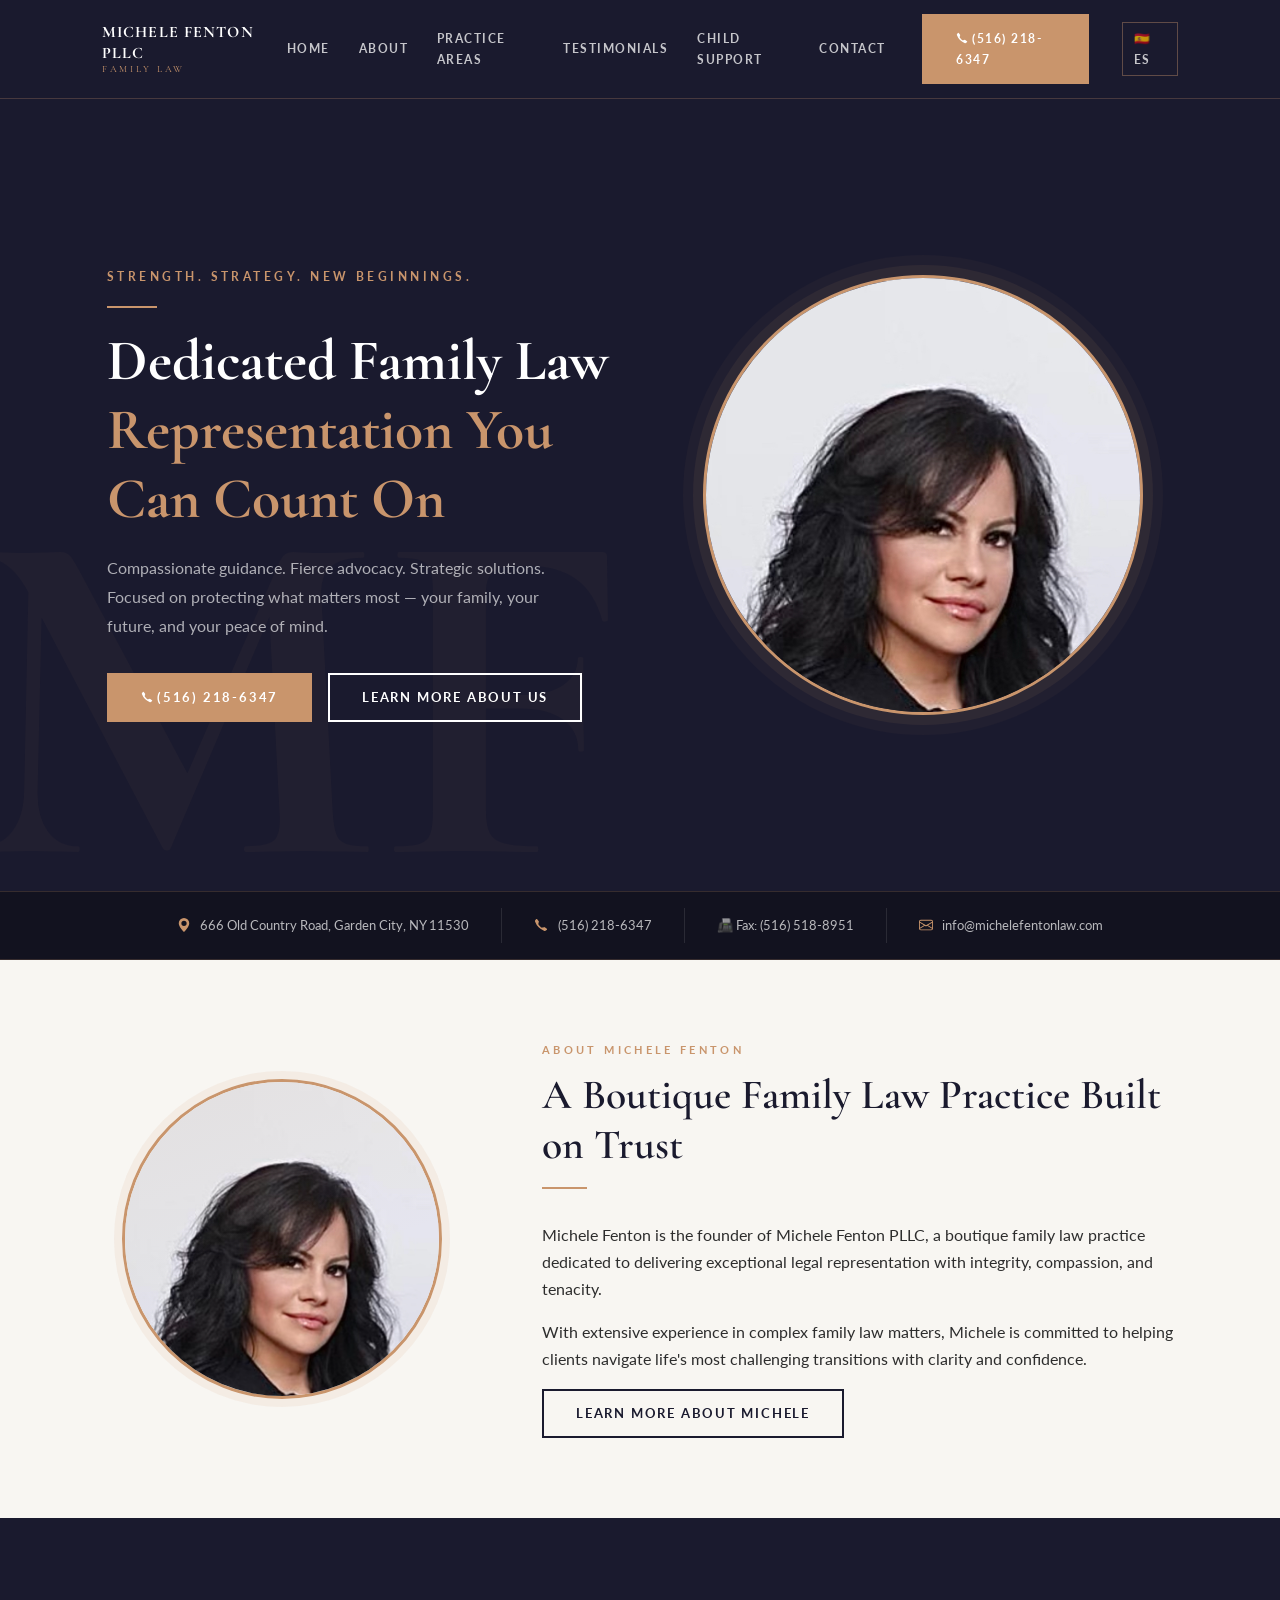
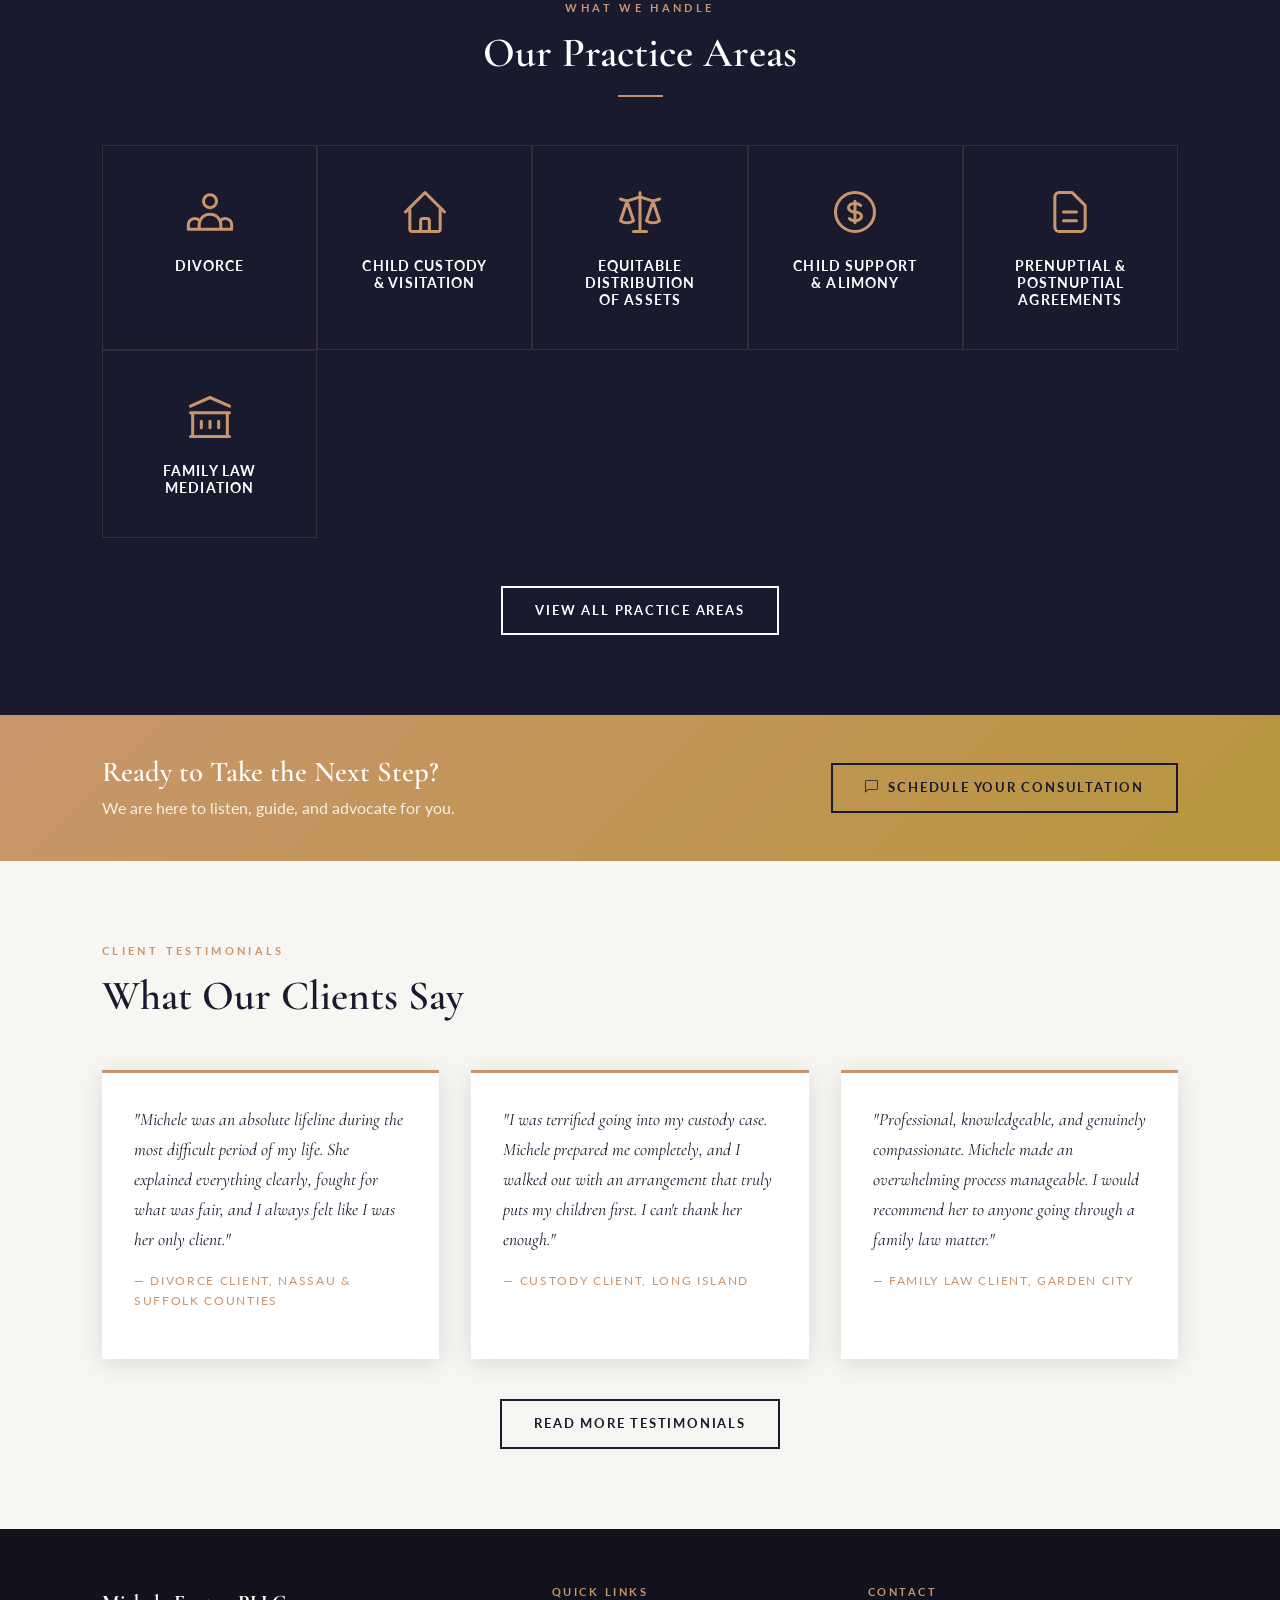
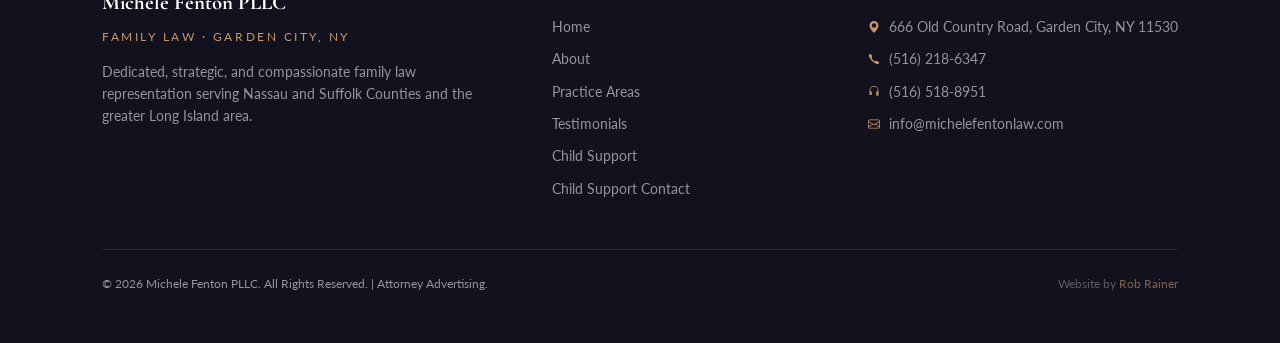
==== index.html @ e02c56c5 "Add child support tab to top nav" ====
<!DOCTYPE html>
<html lang="en">
<head>
  <meta charset="UTF-8">
  <meta name="viewport" content="width=device-width, initial-scale=1.0">
  <title>Michele Fenton PLLC – Family Law | Garden City, NY</title>
  <meta name="description" content="Michele Fenton PLLC is a Garden City family law firm serving Nassau and Suffolk Counties and the greater Long Island area. Dedicated, strategic, and compassionate representation in divorce, custody, and more.">
  <link rel="stylesheet" href="css/styles.css?v=4">
</head>
<body>

<!-- HEADER -->
<header class="site-header">
  <div class="wrap">
    <a href="index.html" class="brand">
      Michele Fenton PLLC
      <span>Family Law</span>
    </a>
    <button class="nav-toggle" aria-label="Toggle navigation" aria-expanded="false">
      <span></span><span></span><span></span>
    </button>
    <nav class="nav">
      <a href="index.html">Home</a>
      <a href="about.html">About</a>
      <a href="services.html">Practice Areas</a>
      <a href="testimonials.html">Testimonials</a>
      <a href="child-support.html">Child Support</a>
      <a href="contact.html">Contact</a>
      <a href="contact.html" class="button primary"><svg xmlns="http://www.w3.org/2000/svg" width="12" height="12" fill="currentColor" viewBox="0 0 16 16" style="vertical-align:-1px;margin-right:4px"><path d="M3.654 1.328a.678.678 0 0 0-1.015-.063L1.605 2.3c-.483.484-.661 1.169-.45 1.77a17.6 17.6 0 0 0 4.168 6.608 17.6 17.6 0 0 0 6.608 4.168c.601.211 1.286.033 1.77-.45l1.034-1.034a.678.678 0 0 0-.063-1.015l-2.307-1.794a.68.68 0 0 0-.58-.122l-2.19.547a1.745 1.745 0 0 1-1.657-.459L5.482 8.062a1.745 1.745 0 0 1-.46-1.657l.548-2.19a.68.68 0 0 0-.122-.58z"/></svg>(516) 218-6347</a>
      <a href="es/index.html" class="lang-toggle" title="Versión en Español">🇪🇸 ES</a>
    </nav>
  </div>
</header>

<!-- HERO -->
<section class="hero">
  <div class="wrap">
    <div class="hero-inner">
      <div class="hero-text">
        <p class="hero-eyebrow">Strength. Strategy. New Beginnings.</p>
        <div class="hero-divider"></div>
        <h1>Dedicated Family Law<br><em>Representation You<br>Can Count On</em></h1>
        <p class="hero-sub">Compassionate guidance. Fierce advocacy. Strategic solutions. Focused on protecting what matters most — your family, your future, and your peace of mind.</p>
        <div class="hero-actions">
          <a href="contact.html" class="button primary"><svg xmlns="http://www.w3.org/2000/svg" width="12" height="12" fill="currentColor" viewBox="0 0 16 16" style="vertical-align:-1px;margin-right:4px"><path d="M3.654 1.328a.678.678 0 0 0-1.015-.063L1.605 2.3c-.483.484-.661 1.169-.45 1.77a17.6 17.6 0 0 0 4.168 6.608 17.6 17.6 0 0 0 6.608 4.168c.601.211 1.286.033 1.77-.45l1.034-1.034a.678.678 0 0 0-.063-1.015l-2.307-1.794a.68.68 0 0 0-.58-.122l-2.19.547a1.745 1.745 0 0 1-1.657-.459L5.482 8.062a1.745 1.745 0 0 1-.46-1.657l.548-2.19a.68.68 0 0 0-.122-.58z"/></svg>(516) 218-6347</a>
          <a href="about.html" class="button white">Learn More About Us</a>
        </div>
      </div>
      <div class="hero-photo-wrap">
        <div class="hero-photo-ring">
          <img src="images/MFenton.jpg" alt="Michele Fenton – Family Law Attorney, Garden City NY">
        </div>
      </div>
    </div>
  </div>
</section>

<!-- INFO BAR -->
<div class="info-bar">
  <div class="wrap">
    <div class="info-bar-inner">
      <div class="info-bar-item">
        <svg xmlns="http://www.w3.org/2000/svg" width="14" height="14" fill="currentColor" viewBox="0 0 16 16"><path d="M8 16s6-5.686 6-10A6 6 0 0 0 2 6c0 4.314 6 10 6 10m0-7a3 3 0 1 1 0-6 3 3 0 0 1 0 6"/></svg>
        666 Old Country Road, Garden City, NY 11530
      </div>
      <div class="info-bar-item">
        <svg xmlns="http://www.w3.org/2000/svg" width="14" height="14" fill="currentColor" viewBox="0 0 16 16"><path d="M3.654 1.328a.678.678 0 0 0-1.015-.063L1.605 2.3c-.483.484-.661 1.169-.45 1.77a17.6 17.6 0 0 0 4.168 6.608 17.6 17.6 0 0 0 6.608 4.168c.601.211 1.286.033 1.77-.45l1.034-1.034a.678.678 0 0 0-.063-1.015l-2.307-1.794a.68.68 0 0 0-.58-.122l-2.19.547a1.745 1.745 0 0 1-1.657-.459L5.482 8.062a1.745 1.745 0 0 1-.46-1.657l.548-2.19a.68.68 0 0 0-.122-.58z"/></svg>
        <a href="tel:5162186347">(516) 218-6347</a>
      </div>
      <div class="info-bar-item">
        📠 Fax: (516) 518-8951
      </div>
      <div class="info-bar-item">
        <svg xmlns="http://www.w3.org/2000/svg" width="14" height="14" fill="currentColor" viewBox="0 0 16 16"><path d="M0 4a2 2 0 0 1 2-2h12a2 2 0 0 1 2 2v8a2 2 0 0 1-2 2H2a2 2 0 0 1-2-2zm2-1a1 1 0 0 0-1 1v.217l7 4.2 7-4.2V4a1 1 0 0 0-1-1zm13 2.383-4.708 2.825L15 11.105zm-.034 6.876-5.64-3.471L8 9.583l-1.326-.795-5.64 3.47A1 1 0 0 0 2 13h12a1 1 0 0 0 .966-.741M1 11.105l4.708-2.897L1 5.383z"/></svg>
        <a href="mailto:info@michelefentonlaw.com">info@michelefentonlaw.com</a>
      </div>
    </div>
  </div>
</div>

<!-- ABOUT PREVIEW -->
<section class="about-preview">
  <div class="wrap">
    <div class="about-preview-grid">
      <div class="about-circle-wrap">
        <div class="about-circle">
          <img src="images/MFenton.jpg" alt="Michele Fenton, Attorney">
        </div>
      </div>
      <div class="about-preview-text">
        <p class="section-label">About Michele Fenton</p>
        <h2 class="section-title">A Boutique Family Law Practice Built on Trust</h2>
        <div class="section-divider"></div>
        <p>Michele Fenton is the founder of Michele Fenton PLLC, a boutique family law practice dedicated to delivering exceptional legal representation with integrity, compassion, and tenacity.</p>
        <p>With extensive experience in complex family law matters, Michele is committed to helping clients navigate life's most challenging transitions with clarity and confidence.</p>
        <a href="about.html" class="button dark">Learn More About Michele</a>
      </div>
    </div>
  </div>
</section>

<!-- PRACTICE AREAS -->
<section class="practice-areas">
  <div class="wrap">
    <div class="practice-areas-header">
      <p class="section-label">What We Handle</p>
      <h2 class="section-title">Our Practice Areas</h2>
      <div class="section-divider"></div>
    </div>
    <div class="practice-grid">
      <div class="practice-card">
        <div class="practice-icon">
          <svg xmlns="http://www.w3.org/2000/svg" fill="none" viewBox="0 0 24 24" stroke="currentColor" stroke-width="1.4"><path stroke-linecap="round" stroke-linejoin="round" d="M17 20h5v-2a3 3 0 00-5.356-1.857M17 20H7m10 0v-2c0-.656-.126-1.283-.356-1.857M7 20H2v-2a3 3 0 015.356-1.857M7 20v-2c0-.656.126-1.283.356-1.857m0 0a5.002 5.002 0 019.288 0M15 7a3 3 0 11-6 0 3 3 0 016 0z"/></svg>
        </div>
        <h3>Divorce</h3>
      </div>
      <div class="practice-card">
        <div class="practice-icon">
          <svg xmlns="http://www.w3.org/2000/svg" fill="none" viewBox="0 0 24 24" stroke="currentColor" stroke-width="1.4"><path stroke-linecap="round" stroke-linejoin="round" d="M3 12l2-2m0 0l7-7 7 7M5 10v10a1 1 0 001 1h3m10-11l2 2m-2-2v10a1 1 0 01-1 1h-3m-6 0a1 1 0 001-1v-4a1 1 0 011-1h2a1 1 0 011 1v4a1 1 0 001 1m-6 0h6"/></svg>
        </div>
        <h3>Child Custody<br>&amp; Visitation</h3>
      </div>
      <div class="practice-card">
        <div class="practice-icon">
          <svg xmlns="http://www.w3.org/2000/svg" fill="none" viewBox="0 0 24 24" stroke="currentColor" stroke-width="1.4"><path stroke-linecap="round" stroke-linejoin="round" d="M3 6l3 1m0 0l-3 9a5.002 5.002 0 006.001 0M6 7l3 9M6 7l6-2m6 2l3-1m-3 1l-3 9a5.002 5.002 0 006.001 0M18 7l3 9m-3-9l-6-2m0-2v2m0 16V5m0 16H9m3 0h3"/></svg>
        </div>
        <h3>Equitable Distribution<br>of Assets</h3>
      </div>
      <div class="practice-card">
        <div class="practice-icon">
          <svg xmlns="http://www.w3.org/2000/svg" fill="none" viewBox="0 0 24 24" stroke="currentColor" stroke-width="1.4"><path stroke-linecap="round" stroke-linejoin="round" d="M12 8c-1.657 0-3 .895-3 2s1.343 2 3 2 3 .895 3 2-1.343 2-3 2m0-8c1.11 0 2.08.402 2.599 1M12 8V7m0 1v8m0 0v1m0-1c-1.11 0-2.08-.402-2.599-1M21 12a9 9 0 11-18 0 9 9 0 0118 0z"/></svg>
        </div>
        <h3>Child Support<br>&amp; Alimony</h3>
      </div>
      <div class="practice-card">
        <div class="practice-icon">
          <svg xmlns="http://www.w3.org/2000/svg" fill="none" viewBox="0 0 24 24" stroke="currentColor" stroke-width="1.4"><path stroke-linecap="round" stroke-linejoin="round" d="M9 12h6m-6 4h6m2 5H7a2 2 0 01-2-2V5a2 2 0 012-2h5.586a1 1 0 01.707.293l5.414 5.414a1 1 0 01.293.707V19a2 2 0 01-2 2z"/></svg>
        </div>
        <h3>Prenuptial &amp;<br>Postnuptial Agreements</h3>
      </div>
      <div class="practice-card">
        <div class="practice-icon">
          <svg xmlns="http://www.w3.org/2000/svg" fill="none" viewBox="0 0 24 24" stroke="currentColor" stroke-width="1.4"><path stroke-linecap="round" stroke-linejoin="round" d="M8 14v3m4-3v3m4-3v3M3 21h18M3 10h18M3 7l9-4 9 4M4 10h16v11H4V10z"/></svg>
        </div>
        <h3>Family Law<br>Mediation</h3>
      </div>
    </div>
    <div class="practice-view-all">
      <a href="services.html" class="button white">View All Practice Areas</a>
    </div>
  </div>
</section>

<!-- CTA BAR -->
<div class="cta-bar">
  <div class="wrap">
    <div class="cta-bar-inner">
      <div>
        <h2>Ready to Take the Next Step?</h2>
        <p>We are here to listen, guide, and advocate for you.</p>
      </div>
      <a href="contact.html" class="button dark" style="white-space:nowrap;">
        <svg xmlns="http://www.w3.org/2000/svg" width="13" height="13" fill="currentColor" viewBox="0 0 16 16" style="vertical-align:-1px;margin-right:6px"><path d="M14 1a1 1 0 0 1 1 1v8a1 1 0 0 1-1 1H4.414A2 2 0 0 0 3 11.586l-2 2V2a1 1 0 0 1 1-1zM2 0a2 2 0 0 0-2 2v12.793a.5.5 0 0 0 .854.353l2.853-2.853A1 1 0 0 1 4.414 12H14a2 2 0 0 0 2-2V2a2 2 0 0 0-2-2z"/></svg>
        Schedule Your Consultation
      </a>
    </div>
  </div>
</div>

<!-- TESTIMONIALS -->
<section class="testimonials-section">
  <div class="wrap">
    <p class="section-label">Client Testimonials</p>
    <h2>What Our Clients Say</h2>
    <div class="testimonial-grid">
      <div class="testimonial-card">
        <p class="quote">"Michele was an absolute lifeline during the most difficult period of my life. She explained everything clearly, fought for what was fair, and I always felt like I was her only client."</p>
        <p class="attribution">— Divorce Client, Nassau &amp; Suffolk Counties</p>
      </div>
      <div class="testimonial-card">
        <p class="quote">"I was terrified going into my custody case. Michele prepared me completely, and I walked out with an arrangement that truly puts my children first. I can't thank her enough."</p>
        <p class="attribution">— Custody Client, Long Island</p>
      </div>
      <div class="testimonial-card">
        <p class="quote">"Professional, knowledgeable, and genuinely compassionate. Michele made an overwhelming process manageable. I would recommend her to anyone going through a family law matter."</p>
        <p class="attribution">— Family Law Client, Garden City</p>
      </div>
    </div>
    <div style="text-align:center; margin-top:2.5rem;">
      <a href="testimonials.html" class="button dark">Read More Testimonials</a>
    </div>
  </div>
</section>

<!-- FOOTER -->
<footer class="site-footer">
  <div class="wrap">
    <div class="footer-grid">
      <div>
        <div class="footer-brand">Michele Fenton PLLC</div>
        <div class="footer-tagline">Family Law · Garden City, NY</div>
        <p class="footer-desc">Dedicated, strategic, and compassionate family law representation serving Nassau and Suffolk Counties and the greater Long Island area.</p>
      </div>
      <div class="footer-col">
        <h4>Quick Links</h4>
        <ul>
          <li><a href="index.html">Home</a></li>
          <li><a href="about.html">About</a></li>
          <li><a href="services.html">Practice Areas</a></li>
          <li><a href="testimonials.html">Testimonials</a></li>
    <li><a href="child-support.html">Child Support</a></li>
          <li><a href="child-support.html">Child Support</a>
      <a href="contact.html">Contact</a></li>
        </ul>
      </div>
            <div class="footer-col">
        <h4>Contact</h4>
        <ul>
          <li>
            <svg xmlns="http://www.w3.org/2000/svg" width="12" height="12" fill="currentColor" viewBox="0 0 16 16" style="margin-right:5px;vertical-align:-1px;color:#c9956c"><path d="M8 16s6-5.686 6-10A6 6 0 0 0 2 6c0 4.314 6 10 6 10m0-7a3 3 0 1 1 0-6 3 3 0 0 1 0 6"/></svg>
            666 Old Country Road, Garden City, NY 11530
          </li>
          <li><a href="tel:5162186347">
            <svg xmlns="http://www.w3.org/2000/svg" width="12" height="12" fill="currentColor" viewBox="0 0 16 16" style="margin-right:5px;vertical-align:-1px;color:#c9956c"><path d="M3.654 1.328a.678.678 0 0 0-1.015-.063L1.605 2.3c-.483.484-.661 1.169-.45 1.77a17.6 17.6 0 0 0 4.168 6.608 17.6 17.6 0 0 0 6.608 4.168c.601.211 1.286.033 1.77-.45l1.034-1.034a.678.678 0 0 0-.063-1.015l-2.307-1.794a.68.68 0 0 0-.58-.122l-2.19.547a1.745 1.745 0 0 1-1.657-.459L5.482 8.062a1.745 1.745 0 0 1-.46-1.657l.548-2.19a.68.68 0 0 0-.122-.58z"/></svg>
            (516) 218-6347</a></li>
          <li>
            <svg xmlns="http://www.w3.org/2000/svg" width="12" height="12" fill="currentColor" viewBox="0 0 16 16" style="margin-right:5px;vertical-align:-1px;color:#c9956c"><path d="M8 1a5 5 0 0 0-5 5v1h1a1 1 0 0 1 1 1v3a1 1 0 0 1-1 1H3a1 1 0 0 1-1-1V6a6 6 0 1 1 12 0v6a1 1 0 0 1-1 1h-1a1 1 0 0 1-1-1V8a1 1 0 0 1 1-1h1V6a5 5 0 0 0-5-5"/></svg>
            (516) 518-8951</li>
          <li><a href="mailto:info@michelefentonlaw.com">
            <svg xmlns="http://www.w3.org/2000/svg" width="12" height="12" fill="currentColor" viewBox="0 0 16 16" style="margin-right:5px;vertical-align:-1px;color:#c9956c"><path d="M0 4a2 2 0 0 1 2-2h12a2 2 0 0 1 2 2v8a2 2 0 0 1-2 2H2a2 2 0 0 1-2-2zm2-1a1 1 0 0 0-1 1v.217l7 4.2 7-4.2V4a1 1 0 0 0-1-1zm13 2.383-4.708 2.825L15 11.105zm-.034 6.876-5.64-3.471L8 9.583l-1.326-.795-5.64 3.47A1 1 0 0 0 2 13h12a1 1 0 0 0 .966-.741M1 11.105l4.708-2.897L1 5.383z"/></svg>
            info@michelefentonlaw.com</a></li>
        </ul>
      </div>
    </div>
    <div class="footer-bottom">
      <p>&copy; 2026 Michele Fenton PLLC. All Rights Reserved. | Attorney Advertising.</p>
      <p class="developer">Website by <a href="https://rainer1370.com" target="_blank">Rob Rainer</a></p>
    </div>
  </div>
</footer>

<script src="js/main.js"></script>
</body>
</html>
---- css/styles.css ----
/* =========================================
   MICHELE FENTON PLLC
   Dark charcoal + Rose Gold + Warm Gold
   Inspired by sample design
   ========================================= */

@import url('https://fonts.googleapis.com/css2?family=Cormorant+Garamond:ital,wght@0,400;0,600;0,700;1,400;1,600&family=Lato:wght@300;400;700&display=swap');

*, *::before, *::after { box-sizing: border-box; margin: 0; padding: 0; }

:root {
  --dark:       #12121f;
  --dark2:      #1a1a2e;
  --dark3:      #22223a;
  --rosegold:   #c9956c;
  --rosegold2:  #e0b491;
  --gold:       #b8963e;
  --gold2:      #d4af5a;
  --cream:      #f5f0e8;
  --light:      #f8f6f2;
  --white:      #ffffff;
  --gray:       #6b7280;
  --text:       #2d2d2d;
  --transition: 0.25s ease;
  --shadow:     0 4px 24px rgba(0,0,0,0.12);
}

html { scroll-behavior: smooth; }
body { font-family: 'Lato', sans-serif; font-weight: 400; color: var(--text); background: var(--white); line-height: 1.7; }
img  { max-width: 100%; display: block; }
a    { color: inherit; text-decoration: none; }
p    { margin-bottom: 1rem; }

.wrap { max-width: 1140px; margin: 0 auto; padding: 0 2rem; }

/* ---- TYPOGRAPHY ---- */
h1,h2,h3,h4 { font-family:'Cormorant Garamond',serif; line-height:1.2; color:var(--dark2); }
h1 { font-size: clamp(2.2rem,5vw,3.6rem); font-weight:700; }
h2 { font-size: clamp(1.7rem,3.5vw,2.6rem); font-weight:600; }
h3 { font-size:1.35rem; font-weight:600; }

/* ---- BUTTONS ---- */
.button {
  display:inline-block; padding:0.75rem 2rem;
  font-family:'Lato',sans-serif; font-size:0.8rem; font-weight:700;
  letter-spacing:0.14em; text-transform:uppercase;
  border:2px solid var(--rosegold); color:var(--rosegold);
  background:transparent; cursor:pointer;
  transition:background var(--transition),color var(--transition);
}
.button:hover { background:var(--rosegold); color:var(--white); }
.button.primary { background:var(--rosegold); color:var(--white); border-color:var(--rosegold); }
.button.primary:hover { background:var(--rosegold2); border-color:var(--rosegold2); }
.button.dark { border-color:var(--dark2); color:var(--dark2); }
.button.dark:hover { background:var(--dark2); color:var(--white); }
.button.white { border-color:var(--white); color:var(--white); }
.button.white:hover { background:var(--white); color:var(--dark2); }

/* ========================================
   HEADER
   ======================================== */
.site-header {
  position:sticky; top:0; z-index:100;
  background:var(--dark2);
  border-bottom:1px solid rgba(201,149,108,0.25);
}
.site-header .wrap {
  display:flex; align-items:center;
  justify-content:space-between;
  padding-top:0.85rem; padding-bottom:0.85rem;
}
.brand {
  font-family:'Cormorant Garamond',serif;
  font-size:1rem; font-weight:700;
  letter-spacing:0.07em; color:var(--white);
  text-transform:uppercase; line-height:1.3;
}
.brand span {
  display:block; font-size:0.6rem; font-weight:400;
  color:var(--rosegold); letter-spacing:0.28em; text-transform:uppercase;
}
.nav { display:flex; align-items:center; gap:1.8rem; }
.nav a {
  font-size:0.78rem; letter-spacing:0.12em; text-transform:uppercase;
  color:rgba(255,255,255,0.75); font-weight:700;
  transition:color var(--transition);
}
.nav a:hover { color:var(--rosegold); }
.nav .button { margin-left:0.5rem; }
.nav-toggle {
  display:none; flex-direction:column; gap:5px;
  background:none; border:none; cursor:pointer; padding:4px;
}
.nav-toggle span { display:block; width:24px; height:2px; background:var(--white); transition:var(--transition); }

/* ========================================
   HERO
   ======================================== */
.hero {
  background: var(--dark2);
  min-height: 88vh;
  display: flex;
  align-items: center;
  position: relative;
  overflow: hidden;
}
.hero::before {
  content:'MF';
  position:absolute; left:-2rem; bottom:-3rem;
  font-family:'Cormorant Garamond',serif;
  font-size:30rem; font-weight:700;
  color:rgba(201,149,108,0.04);
  pointer-events:none; line-height:1;
  user-select:none;
}
.hero-inner {
  display:grid;
  grid-template-columns:1fr 1fr;
  gap:4rem;
  align-items:center;
  width:100%;
  padding:5rem 0;
  position:relative;
}
.hero-eyebrow {
  font-size:0.72rem; font-weight:700; letter-spacing:0.3em;
  text-transform:uppercase; color:var(--rosegold); margin-bottom:1.2rem;
}
.hero h1 { color:var(--white); margin-bottom:0.5rem; }
.hero h1 em { color:var(--rosegold); font-style:normal; display:block; }
.hero-sub {
  color:rgba(255,255,255,0.65); font-size:1rem;
  max-width:480px; margin:1.25rem 0 2rem;
  line-height:1.8;
}
.hero-divider { width:50px; height:2px; background:var(--rosegold); margin:1.2rem 0; }
.hero-actions { display:flex; gap:1rem; flex-wrap:wrap; }

/* Hero photo */
.hero-photo-wrap {
  display:flex; justify-content:center; align-items:flex-end;
  position:relative;
}
.hero-photo-ring {
  position:relative;
  width:440px; height:440px;
  border-radius:50%;
  border:3px solid var(--rosegold);
  overflow:hidden;
  background:var(--dark3);
  box-shadow:0 0 0 10px rgba(201,149,108,0.08), 0 0 0 20px rgba(201,149,108,0.04);
}
.hero-photo-ring img {
  width:100%; height:100%;
  object-fit:cover;
  object-position:center top;
}

/* ========================================
   INFO BAR
   ======================================== */
.info-bar {
  background:var(--dark);
  border-top:1px solid rgba(201,149,108,0.2);
  border-bottom:1px solid rgba(201,149,108,0.2);
  padding:1rem 0;
}
.info-bar-inner {
  display:flex; flex-wrap:wrap;
  justify-content:center; gap:0;
}
.info-bar-item {
  display:flex; align-items:center; gap:0.6rem;
  padding:0.4rem 2rem;
  font-size:0.82rem; color:rgba(255,255,255,0.7);
  border-right:1px solid rgba(255,255,255,0.1);
}
.info-bar-item:last-child { border-right:none; }
.info-bar-item svg { color:var(--rosegold); flex-shrink:0; }
.info-bar-item a { color:rgba(255,255,255,0.7); transition:color var(--transition); }
.info-bar-item a:hover { color:var(--rosegold); }

/* ========================================
   SECTION SHARED
   ======================================== */
section { padding:5rem 0; }
.section-label {
  font-size:0.7rem; font-weight:700; letter-spacing:0.3em;
  text-transform:uppercase; color:var(--rosegold); margin-bottom:0.75rem;
}
.section-title { margin-bottom:1rem; }
.section-divider { width:45px; height:2px; background:var(--rosegold); margin:1rem 0 2rem; }

/* ========================================
   ABOUT PREVIEW (homepage)
   ======================================== */
.about-preview { background:var(--light); padding:5rem 0; }
.about-preview-grid {
  display:grid; grid-template-columns:360px 1fr;
  gap:5rem; align-items:center;
}
.about-circle-wrap { display:flex; justify-content:center; }
.about-circle {
  width:320px; height:320px;
  border-radius:50%;
  overflow:hidden;
  border:3px solid var(--rosegold);
  box-shadow:0 0 0 8px rgba(201,149,108,0.1);
  position:relative;
}
.about-circle::after {
  content:'';
  position:absolute; inset:0;
  background:linear-gradient(160deg,rgba(201,149,108,0.08) 0%,transparent 60%);
  pointer-events:none;
}
.about-circle img {
  width:100%; height:100%;
  object-fit:cover; object-position:center top;
}
.about-preview-text .section-label { margin-top:0; }
.about-preview-text h2 { margin-bottom:1rem; }

/* ========================================
   PRACTICE AREAS
   ======================================== */
.practice-areas { background:var(--dark2); padding:5rem 0; }
.practice-areas .section-label { color:var(--rosegold); }
.practice-areas .section-title { color:var(--white); }
.practice-areas .section-divider { background:var(--rosegold); margin:1rem auto 3rem; }
.practice-areas-header { text-align:center; }

.practice-grid {
  display:grid; grid-template-columns:repeat(auto-fit,minmax(200px,1fr));
  gap:0; margin-top:3rem;
}
.practice-card {
  background:transparent;
  border:1px solid rgba(201,149,108,0.15);
  padding:2.5rem 1.75rem;
  text-align:center;
  transition:background var(--transition);
}
.practice-card:hover { background:rgba(201,149,108,0.07); }
.practice-icon {
  width:52px; height:52px;
  margin:0 auto 1.25rem;
  color:var(--rosegold);
}
.practice-icon svg { width:100%; height:100%; }
.practice-card h3 {
  font-size:0.88rem; font-weight:700; letter-spacing:0.08em;
  text-transform:uppercase; color:var(--white); margin-bottom:0;
  font-family:'Lato',sans-serif;
}
.practice-view-all { text-align:center; margin-top:3rem; }

/* ========================================
   CTA BAR
   ======================================== */
.cta-bar {
  background:linear-gradient(135deg, var(--rosegold) 0%, var(--gold) 100%);
  padding:2.5rem 0;
}
.cta-bar-inner {
  display:flex; align-items:center;
  justify-content:space-between; gap:2rem; flex-wrap:wrap;
}
.cta-bar h2 { color:var(--white); font-size:1.8rem; margin-bottom:0.25rem; }
.cta-bar p  { color:rgba(255,255,255,0.85); margin:0; }

/* ========================================
   TESTIMONIALS
   ======================================== */
.testimonials-section { background:var(--light); padding:5rem 0; }
.testimonial-grid {
  display:grid; grid-template-columns:repeat(auto-fit,minmax(300px,1fr));
  gap:2rem; margin-top:3rem;
}
.testimonial-card {
  background:var(--white);
  border-top:3px solid var(--rosegold);
  padding:2rem; box-shadow:var(--shadow);
}
.testimonial-card .quote {
  font-family:'Cormorant Garamond',serif;
  font-size:1.1rem; font-style:italic; line-height:1.7;
  color:var(--dark2); margin-bottom:1rem;
}
.testimonial-card .attribution {
  font-size:0.75rem; letter-spacing:0.14em;
  text-transform:uppercase; color:var(--rosegold);
}

/* ========================================
   PAGE HERO (inner pages)
   ======================================== */
.page-hero {
  background:var(--dark2);
  padding:4rem 0 3.5rem;
  border-bottom:2px solid rgba(201,149,108,0.3);
}
.page-hero h1 { color:var(--white); }

/* ========================================
   ABOUT PAGE
   ======================================== */
.about-section { background:var(--white); padding:5rem 0; }
.about-grid {
  display:grid; grid-template-columns:380px 1fr;
  gap:5rem; align-items:start;
}
.about-photo-col { position:sticky; top:5rem; }
.about-photo-frame { position:relative; margin-bottom:2rem; }
.about-photo-frame::after {
  content:''; position:absolute;
  bottom:-0.85rem; right:-0.85rem;
  width:55%; height:55%;
  border:3px solid var(--rosegold);
  pointer-events:none; z-index:0;
}
.about-photo {
  width:100%; display:block; position:relative; z-index:1;
  object-fit:cover; object-position:center top;
  aspect-ratio:3/4;
}
.about-contact-card { background:var(--dark2); padding:1.5rem; margin-top:0.5rem; }
.about-contact-label {
  font-size:0.7rem; letter-spacing:0.25em; text-transform:uppercase;
  color:var(--rosegold); margin-bottom:1rem; font-weight:700;
}
.about-contact-item {
  display:flex; align-items:center; gap:0.75rem;
  color:rgba(255,255,255,0.8); font-size:0.88rem;
  margin-bottom:0.75rem; transition:color var(--transition);
}
.about-contact-item:hover { color:var(--rosegold); }
.aci-icon { font-size:1rem; flex-shrink:0; }
.bio-quote {
  background:var(--light); border-left:4px solid var(--rosegold);
  padding:1.5rem 1.75rem; margin:2rem 0;
}
.bio-quote p {
  font-family:'Cormorant Garamond',serif;
  font-size:1.2rem; font-style:italic; color:var(--dark2);
  margin-bottom:0.5rem; line-height:1.6;
}
.bio-quote span {
  font-size:0.75rem; letter-spacing:0.15em;
  text-transform:uppercase; color:var(--rosegold);
}
.credentials-heading { margin:2rem 0 1rem; font-size:1.1rem; }
.credentials { list-style:none; margin:1.5rem 0; }
.credentials li {
  padding:0.6rem 0; border-bottom:1px solid rgba(27,43,75,0.1);
  font-size:0.9rem; display:flex; align-items:center; gap:0.75rem;
}
.credentials li::before { content:'▸'; color:var(--rosegold); font-size:0.7rem; }

.values-section { background:var(--dark2); padding:5rem 0; }
.values-grid { display:grid; grid-template-columns:repeat(auto-fit,minmax(280px,1fr)); gap:2rem; }
.value-card { background:rgba(255,255,255,0.05); border-top:3px solid var(--rosegold); padding:2rem; }
.value-icon { font-size:1.8rem; margin-bottom:0.75rem; }
.value-card h3 { color:var(--rosegold); margin-bottom:0.75rem; font-size:1.2rem; }
.value-card p  { color:rgba(255,255,255,0.75); font-size:0.92rem; margin:0; }

/* ========================================
   SERVICES PAGE
   ======================================== */
.services-list { background:var(--light); padding:5rem 0; }
.service-item {
  background:var(--white); border-left:4px solid var(--rosegold);
  padding:2rem 2.5rem; margin-bottom:1.5rem; box-shadow:var(--shadow);
}
.service-item h3 { margin-bottom:0.5rem; }
.service-item p  { font-size:0.92rem; color:var(--gray); margin:0; }

/* ========================================
   CONTACT PAGE
   ======================================== */
.contact-section { background:var(--light); padding:5rem 0; }
.contact-grid { display:grid; grid-template-columns:1.2fr 1fr; gap:4rem; }
.contact-form { background:var(--white); padding:2.5rem; box-shadow:var(--shadow); }
.form-group { margin-bottom:1.5rem; }
.form-group label {
  display:block; font-size:0.75rem; font-weight:700;
  letter-spacing:0.12em; text-transform:uppercase;
  color:var(--dark2); margin-bottom:0.5rem;
}
.form-group input,
.form-group select,
.form-group textarea {
  width:100%; padding:0.75rem 1rem;
  border:1px solid #d1d5db; font-family:'Lato',sans-serif;
  font-size:0.95rem; color:var(--text); background:var(--white);
  transition:border-color var(--transition); outline:none;
  border-radius:0; -webkit-appearance:none;
}
.form-group input:focus,
.form-group select:focus,
.form-group textarea:focus { border-color:var(--rosegold); }
.form-group textarea { resize:vertical; min-height:130px; }
.form-disclaimer { font-size:0.78rem; color:var(--gray); margin-top:1rem; line-height:1.5; }
.contact-info h3 { margin-bottom:1.5rem; }
.contact-info-item { display:flex; gap:1rem; margin-bottom:1.5rem; align-items:flex-start; }
.ci-icon {
  width:38px; height:38px; background:var(--dark2); color:var(--rosegold);
  display:flex; align-items:center; justify-content:center; flex-shrink:0;
}
.ci-text { font-size:0.88rem; }
.ci-text strong {
  display:block; font-size:0.7rem; letter-spacing:0.12em;
  text-transform:uppercase; color:var(--dark2); margin-bottom:0.25rem;
}
.disclaimer-box {
  background:rgba(27,43,75,0.05); border-left:3px solid var(--rosegold);
  padding:1.25rem; font-size:0.82rem; color:var(--gray); margin-top:2rem; line-height:1.6;
}

/* ========================================
   TESTIMONIALS PAGE
   ======================================== */
.testimonials-page { background:var(--light); padding:5rem 0; }
.testimonial-full {
  background:var(--white); border-top:3px solid var(--rosegold);
  padding:2.5rem; box-shadow:var(--shadow); margin-bottom:2rem;
}
.testimonial-full .quote-mark {
  font-family:'Cormorant Garamond',serif; font-size:4rem;
  color:var(--rosegold); line-height:0.5; margin-bottom:1rem; display:block;
}
.testimonial-full .quote-text {
  font-family:'Cormorant Garamond',serif; font-size:1.2rem;
  font-style:italic; line-height:1.7; color:var(--dark2); margin-bottom:1.5rem;
}
.testimonial-full .attribution {
  font-size:0.75rem; letter-spacing:0.15em; text-transform:uppercase; color:var(--rosegold);
}

/* ========================================
   FOOTER
   ======================================== */
.site-footer { background:var(--dark); color:rgba(255,255,255,0.55); padding:3.5rem 0 2rem; }
.footer-grid {
  display:grid; grid-template-columns:1.5fr 1fr 1fr;
  gap:3rem; margin-bottom:2.5rem;
}
.footer-brand {
  font-family:'Cormorant Garamond',serif; font-size:1.3rem;
  color:var(--white); font-weight:700; margin-bottom:0.4rem;
}
.footer-tagline {
  font-size:0.72rem; letter-spacing:0.22em; text-transform:uppercase;
  color:var(--rosegold); margin-bottom:1rem;
}
.footer-desc { font-size:0.85rem; line-height:1.6; }
.footer-col h4 {
  font-size:0.7rem; letter-spacing:0.22em; text-transform:uppercase;
  color:var(--rosegold); margin-bottom:1rem; font-family:'Lato',sans-serif;
}
.footer-col ul { list-style:none; }
.footer-col ul li { margin-bottom:0.5rem; }
.footer-col ul li a { font-size:0.85rem; color:rgba(255,255,255,0.5); transition:color var(--transition); }
.footer-col ul li a:hover { color:var(--rosegold); }
.footer-bottom {
  border-top:1px solid rgba(255,255,255,0.08); padding-top:1.5rem;
  display:flex; justify-content:space-between; align-items:center;
  font-size:0.77rem; flex-wrap:wrap; gap:0.5rem;
}
.footer-bottom .developer { color:rgba(255,255,255,0.3); }
.footer-bottom .developer a { color:rgba(201,149,108,0.6); }
.footer-bottom .developer a:hover { color:var(--rosegold); }

/* ========================================
   RESPONSIVE
   ======================================== */
@media (max-width: 900px) {
  .hero-inner { grid-template-columns:1fr; gap:3rem; text-align:center; }
  .hero-photo-wrap { order:-1; }
  .hero-photo-ring { width:280px; height:280px; }
  .hero-sub { margin:1rem auto 2rem; }
  .hero-divider { margin:1rem auto; }
  .hero-actions { justify-content:center; }
  .about-preview-grid { grid-template-columns:1fr; gap:2.5rem; }
  .about-grid { grid-template-columns:1fr; gap:3rem; }
  .about-photo-col { position:static; }
  .about-photo { aspect-ratio:4/3; object-position:center 20%; }
  .about-photo-frame::after { display:none; }
  .contact-grid { grid-template-columns:1fr; gap:2.5rem; }
  .footer-grid { grid-template-columns:1fr; gap:2rem; }
  .footer-bottom { flex-direction:column; text-align:center; }
  .cta-bar-inner { flex-direction:column; text-align:center; }
  .info-bar-item { padding:0.4rem 1rem; font-size:0.78rem; }
}
@media (max-width: 768px) {
  .nav { display:none; flex-direction:column; gap:0; }
  .nav.open {
    display:flex; position:absolute; top:100%; left:0; right:0;
    background:var(--dark2); padding:1rem 2rem 1.5rem;
    border-top:1px solid rgba(201,149,108,0.2);
  }
  .nav a { padding:0.6rem 0; border-bottom:1px solid rgba(255,255,255,0.06); }
  .nav .button { margin:0.75rem 0 0; text-align:center; }
  .nav-toggle { display:flex; }
  .site-header { position:relative; }
  .practice-grid { grid-template-columns:repeat(2,1fr); }
  .info-bar-inner { flex-direction:column; align-items:flex-start; padding:0 2rem; }
  .info-bar-item { border-right:none; border-bottom:1px solid rgba(255,255,255,0.08); width:100%; }
  .info-bar-item:last-child { border-bottom:none; }
}

/* ========================================
   LANGUAGE TOGGLE + SPANISH ELEMENTS
   ======================================== */
.lang-toggle {
  font-size: 0.78rem;
  font-weight: 700;
  letter-spacing: 0.08em;
  color: rgba(255,255,255,0.65);
  border: 1px solid rgba(201,149,108,0.4);
  padding: 0.3rem 0.7rem;
  transition: all var(--transition);
  margin-left: 0.25rem;
}
.lang-toggle:hover {
  color: var(--rosegold);
  border-color: var(--rosegold);
  background: rgba(201,149,108,0.08);
}

.spanish-callout {
  display: flex;
  gap: 1.25rem;
  align-items: flex-start;
  background: linear-gradient(135deg, var(--dark2) 0%, #1e1e35 100%);
  border-left: 4px solid var(--rosegold);
  padding: 1.5rem;
  margin: 2rem 0;
  color: var(--white);
}
.spanish-flag { font-size: 2rem; flex-shrink: 0; margin-top: 0.1rem; }
.spanish-callout strong {
  display: block;
  font-family: 'Cormorant Garamond', serif;
  font-size: 1.2rem;
  color: var(--rosegold);
  margin-bottom: 0.3rem;
}
.spanish-callout p {
  font-size: 0.88rem;
  color: rgba(255,255,255,0.75);
  margin: 0;
  line-height: 1.6;
}

.credential-highlight {
  background: rgba(201,149,108,0.08);
  border-left: 3px solid var(--rosegold) !important;
  padding-left: 0.75rem !important;
  color: var(--dark2);
  font-weight: 700;
}
.credential-highlight::before { color: var(--rosegold) !important; }

/* ES page header language bar */
.lang-bar {
  background: var(--rosegold);
  text-align: center;
  padding: 0.4rem 1rem;
  font-size: 0.75rem;
  font-weight: 700;
  letter-spacing: 0.12em;
  text-transform: uppercase;
  color: var(--white);
}
.lang-bar a { color: var(--white); text-decoration: underline; }

/* Ensure consistent font size in footer contact column */
.footer-col ul li,
.footer-col ul li a {
  font-size: 0.85rem;
}

/* Footer contact column - consistent sizing and no address wrap */
.footer-col ul li,
.footer-col ul li a,
.footer-col ul li svg {
  font-size: 0.85rem !important;
  white-space: nowrap;
}

/* Footer contact - force consistent font size */
.site-footer .footer-col ul li { font-size: 0.85rem !important; line-height: 1.8; }
.site-footer .footer-col ul li a { font-size: 0.85rem !important; }
.site-footer .footer-col ul li,
.site-footer .footer-col ul li a { white-space: nowrap; overflow: hidden; text-overflow: ellipsis; }

/* Force exact same size on all footer contact items including links */
.site-footer .footer-col ul li,
.site-footer .footer-col ul li a,
.site-footer .footer-col ul li span {
  font-size: 0.85rem !important;
  color: rgba(255,255,255,0.55) !important;
}
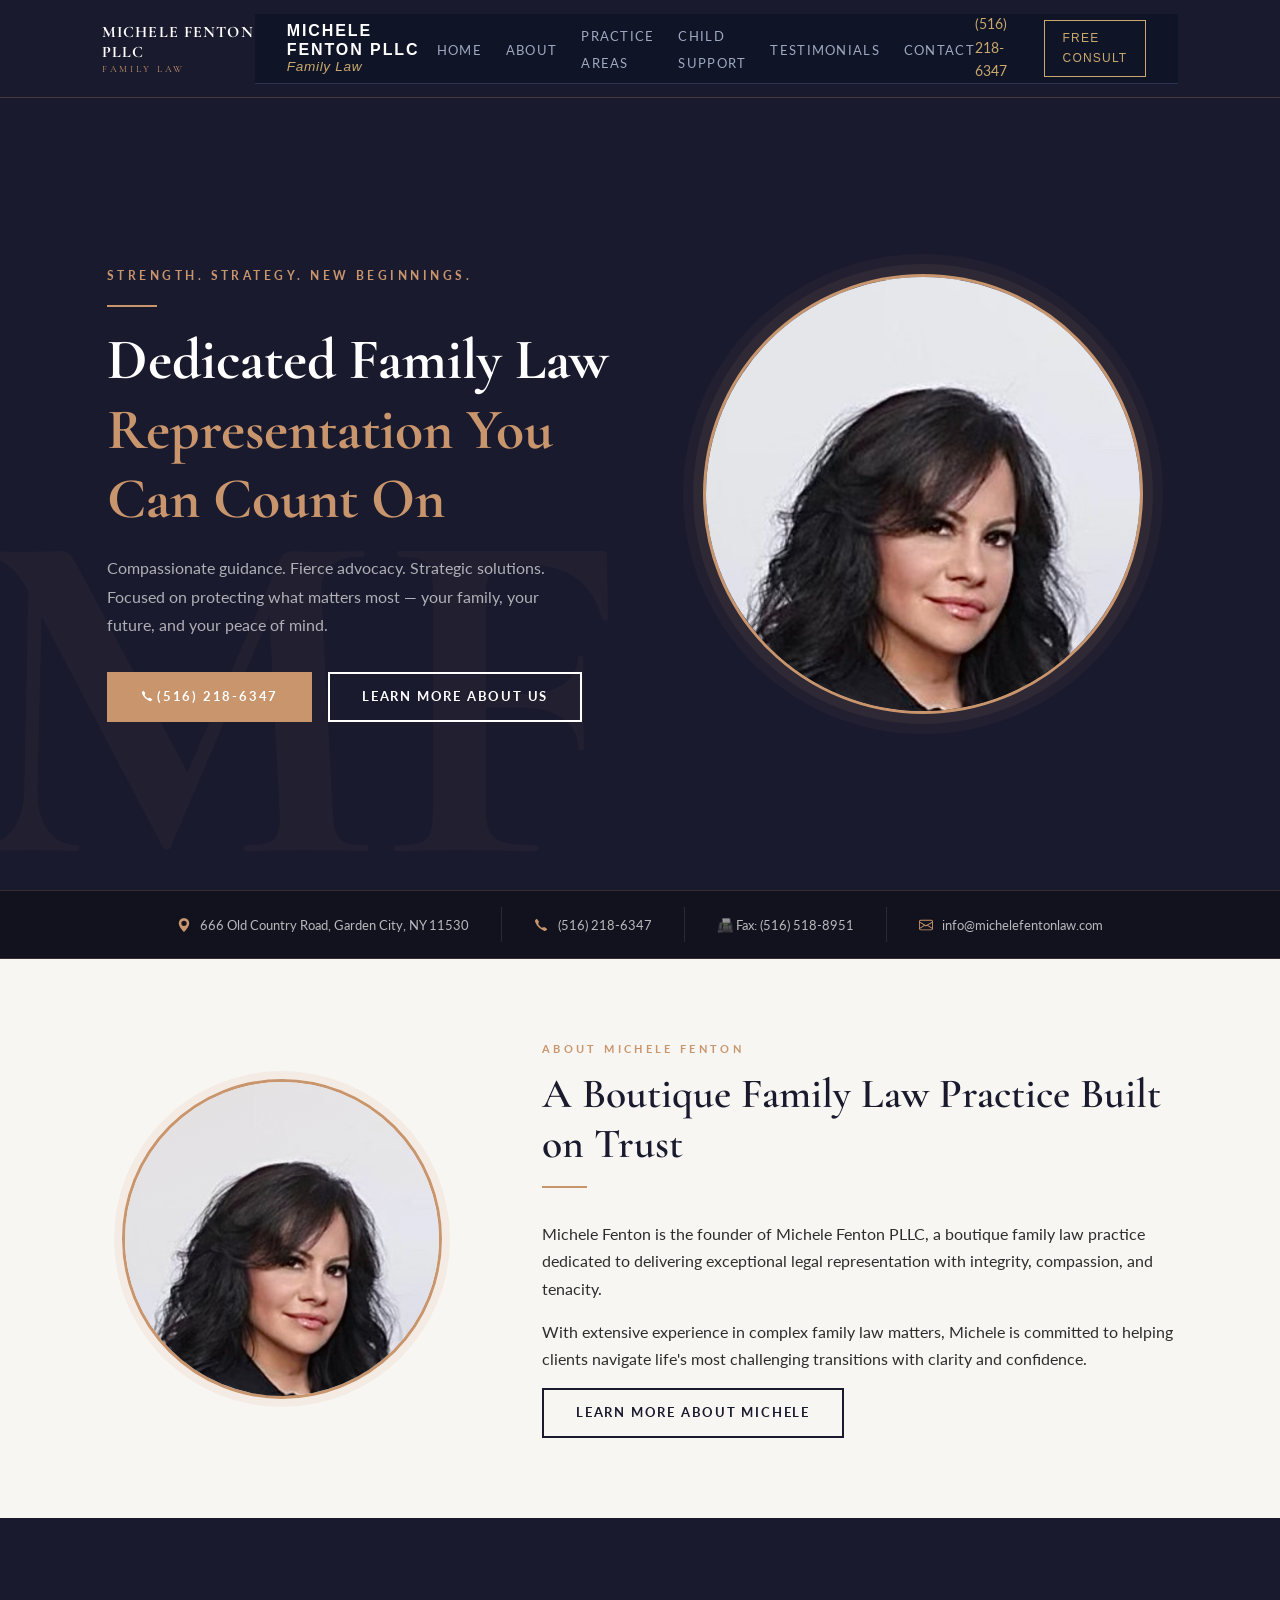
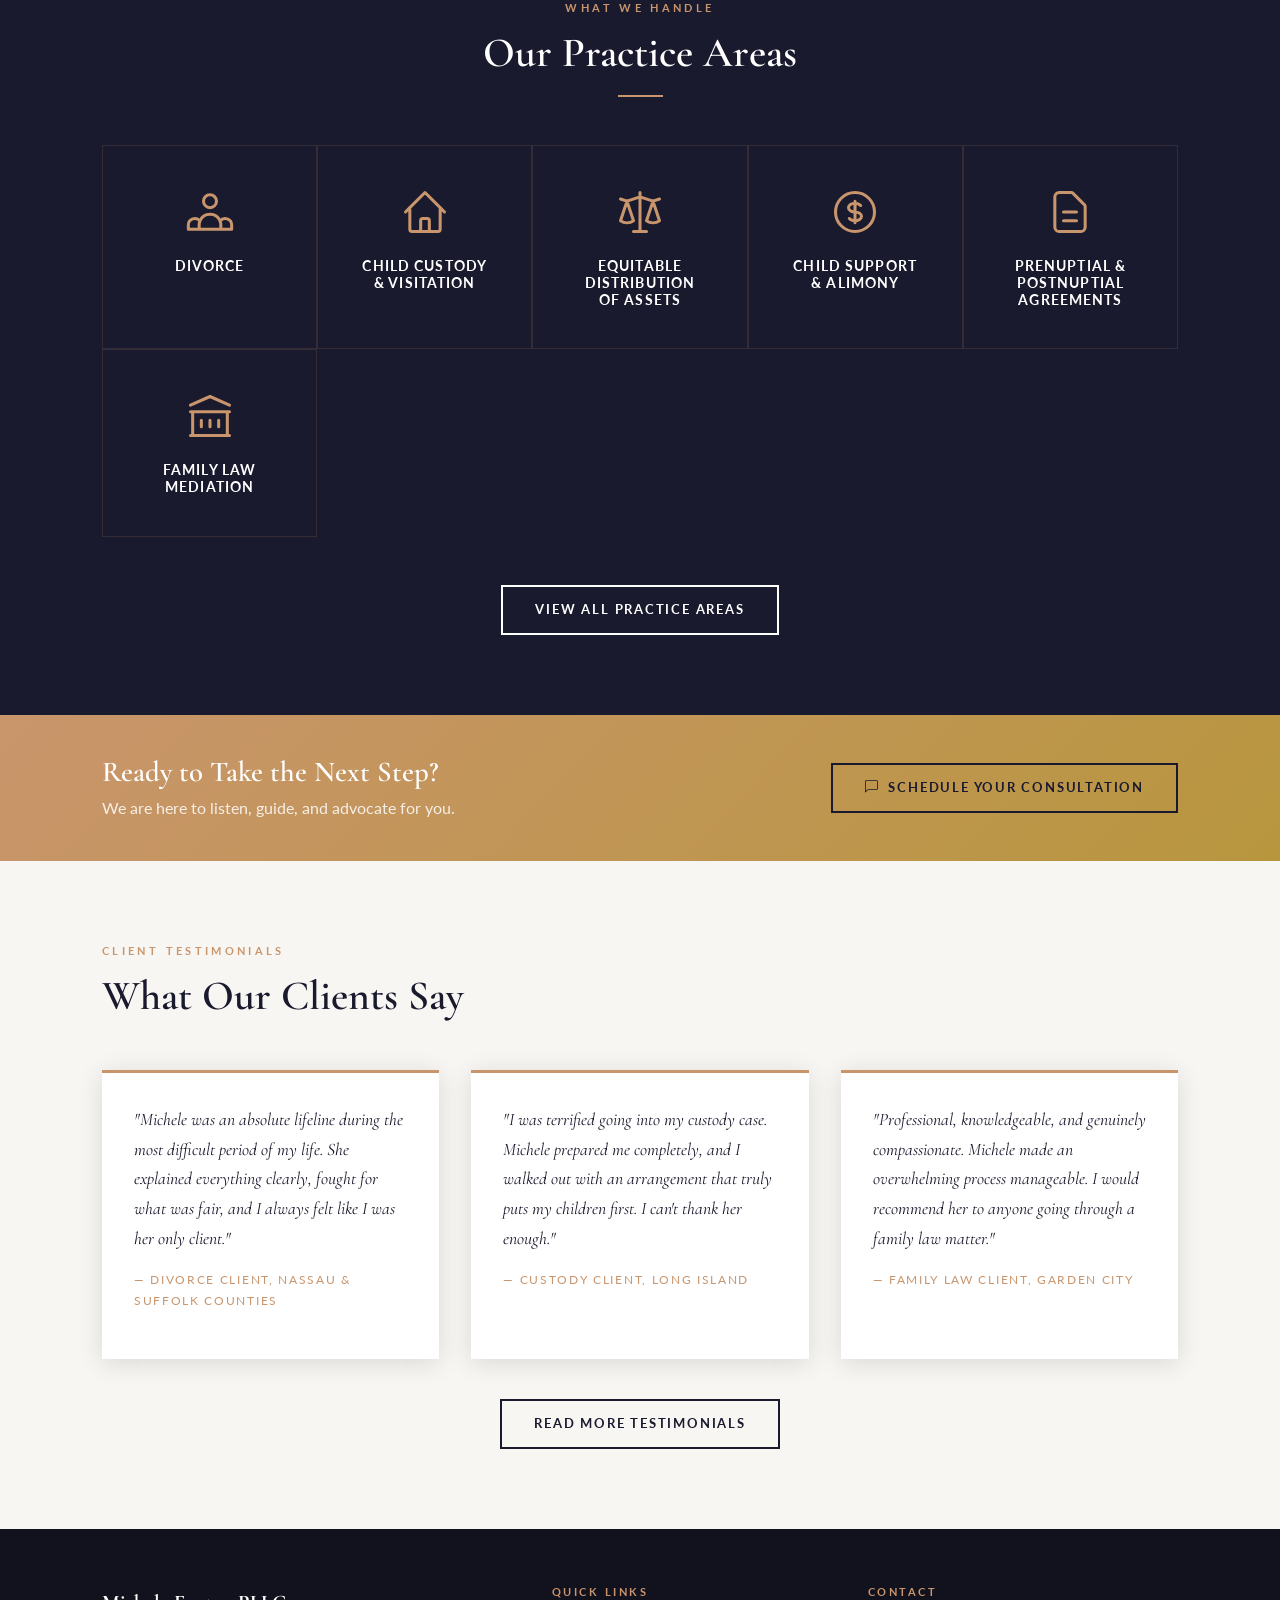
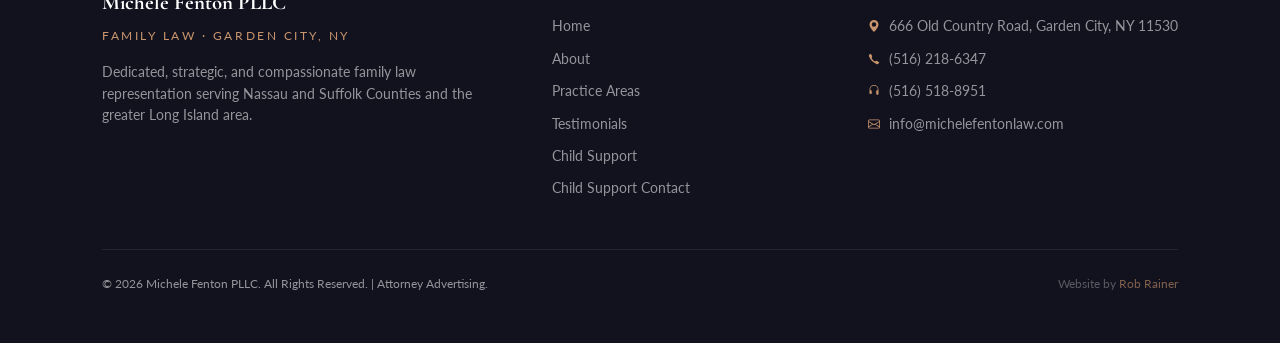
==== commit 652c8e3e: "New nav, future services section, remove ES button on all pages" ====
--- a/index.html
+++ b/index.html
@@ -6,6 +6,37 @@
   <title>Michele Fenton PLLC – Family Law | Garden City, NY</title>
   <meta name="description" content="Michele Fenton PLLC is a Garden City family law firm serving Nassau and Suffolk Counties and the greater Long Island area. Dedicated, strategic, and compassionate representation in divorce, custody, and more.">
   <link rel="stylesheet" href="css/styles.css?v=4">
+<style id="nav-override">
+nav{position:sticky;top:0;z-index:100;background:#0f1427;border-bottom:1px solid #2a3356;padding:0 2rem;display:flex;align-items:center;justify-content:space-between;height:70px;}
+.nav-brand{text-decoration:none;display:flex;flex-direction:column;line-height:1.2;}
+.nav-brand .firm{font-weight:600;font-size:1rem;letter-spacing:.12em;color:#fff;text-transform:uppercase;}
+.nav-brand .tagline{font-style:italic;color:#c9a96e;font-size:.85rem;letter-spacing:.05em;}
+.nav-links{display:flex;align-items:center;gap:1.5rem;list-style:none;margin:0;padding:0;}
+.nav-links a{text-decoration:none;color:#9ea8c0;font-size:.8rem;letter-spacing:.1em;text-transform:uppercase;font-weight:400;transition:color .2s;}
+.nav-links a:hover{color:#c9a96e;}
+.nav-cta{background:transparent;border:1px solid #c9a96e;color:#c9a96e;padding:.45rem 1.1rem;font-size:.75rem;letter-spacing:.1em;text-transform:uppercase;text-decoration:none;transition:all .2s;font-weight:500;}
+.nav-cta:hover{background:#c9a96e;color:#0f1427;}
+.nav-phone{color:#c9a96e;font-size:.85rem;}
+.nav-phone a{color:inherit;text-decoration:none;}
+@media(max-width:820px){.nav-links{display:none;}}
+</style>
+<style id="future-css">
+.future-section{max-width:1100px;margin:0 auto;padding:3rem 2rem;border-top:1px solid #2a3356;}
+.future-label{font-size:.65rem;letter-spacing:.2em;text-transform:uppercase;color:#c9a96e;font-weight:500;margin-bottom:.75rem;text-align:center;}
+.future-section h2{font-size:2.2rem;color:#fff;text-align:center;margin-bottom:.6rem;font-weight:400;}
+.future-section>p{color:#9ea8c0;font-size:.9rem;text-align:center;max-width:580px;margin:0 auto 2.5rem;}
+.future-grid{display:grid;grid-template-columns:repeat(3,1fr);gap:1rem;}
+.future-card{background:#161d35;border:1px solid #2a3356;padding:1.5rem;position:relative;overflow:hidden;}
+.future-card::before{content:"Coming Soon";position:absolute;top:.6rem;right:-2rem;background:rgba(201,169,110,.15);color:#c9a96e;font-size:.6rem;letter-spacing:.1em;text-transform:uppercase;padding:.25rem 2.5rem;transform:rotate(35deg);border:1px solid rgba(201,169,110,.2);}
+.future-icon{width:40px;height:40px;background:rgba(201,169,110,.1);display:flex;align-items:center;justify-content:center;margin-bottom:1rem;}
+.future-icon svg{width:20px;height:20px;stroke:#c9a96e;}
+.future-card h4{font-size:.85rem;font-weight:500;color:#fff;letter-spacing:.06em;text-transform:uppercase;margin-bottom:.5rem;}
+.future-card p{font-size:.8rem;color:#9ea8c0;line-height:1.6;margin:0;}
+.interest-btn{display:inline-block;margin-top:1rem;font-size:.7rem;letter-spacing:.1em;text-transform:uppercase;color:#c9a96e;border:1px solid rgba(201,169,110,.3);padding:.3rem .75rem;cursor:pointer;transition:all .2s;background:transparent;}
+.interest-btn:hover{background:rgba(201,169,110,.1);}
+@media(max-width:820px){.future-grid{grid-template-columns:1fr 1fr;}}
+@media(max-width:540px){.future-grid{grid-template-columns:1fr;}}
+</style>
 </head>
 <body>
 
@@ -19,16 +50,24 @@
     <button class="nav-toggle" aria-label="Toggle navigation" aria-expanded="false">
       <span></span><span></span><span></span>
     </button>
-    <nav class="nav">
-      <a href="index.html">Home</a>
-      <a href="about.html">About</a>
-      <a href="services.html">Practice Areas</a>
-      <a href="testimonials.html">Testimonials</a>
-      <a href="child-support.html">Child Support</a>
-      <a href="contact.html">Contact</a>
-      <a href="contact.html" class="button primary"><svg xmlns="http://www.w3.org/2000/svg" width="12" height="12" fill="currentColor" viewBox="0 0 16 16" style="vertical-align:-1px;margin-right:4px"><path d="M3.654 1.328a.678.678 0 0 0-1.015-.063L1.605 2.3c-.483.484-.661 1.169-.45 1.77a17.6 17.6 0 0 0 4.168 6.608 17.6 17.6 0 0 0 6.608 4.168c.601.211 1.286.033 1.77-.45l1.034-1.034a.678.678 0 0 0-.063-1.015l-2.307-1.794a.68.68 0 0 0-.58-.122l-2.19.547a1.745 1.745 0 0 1-1.657-.459L5.482 8.062a1.745 1.745 0 0 1-.46-1.657l.548-2.19a.68.68 0 0 0-.122-.58z"/></svg>(516) 218-6347</a>
-      <a href="es/index.html" class="lang-toggle" title="Versión en Español">🇪🇸 ES</a>
-    </nav>
+    <nav>
+  <a href="index.html" class="nav-brand">
+    <span class="firm">Michele Fenton PLLC</span>
+    <span class="tagline">Family Law</span>
+  </a>
+  <ul class="nav-links">
+    <li><a href="index.html">Home</a></li>
+    <li><a href="about.html">About</a></li>
+    <li><a href="services.html">Practice Areas</a></li>
+    <li><a href="child-support.html">Child Support</a></li>
+    <li><a href="testimonials.html">Testimonials</a></li>
+    <li><a href="contact.html">Contact</a></li>
+  </ul>
+  <div style="display:flex;align-items:center;gap:1rem">
+    <span class="nav-phone"><a href="tel:5162186347">(516) 218-6347</a></span>
+    <a href="contact.html" class="nav-cta">Free Consult</a>
+  </div>
+</nav>
   </div>
 </header>
 
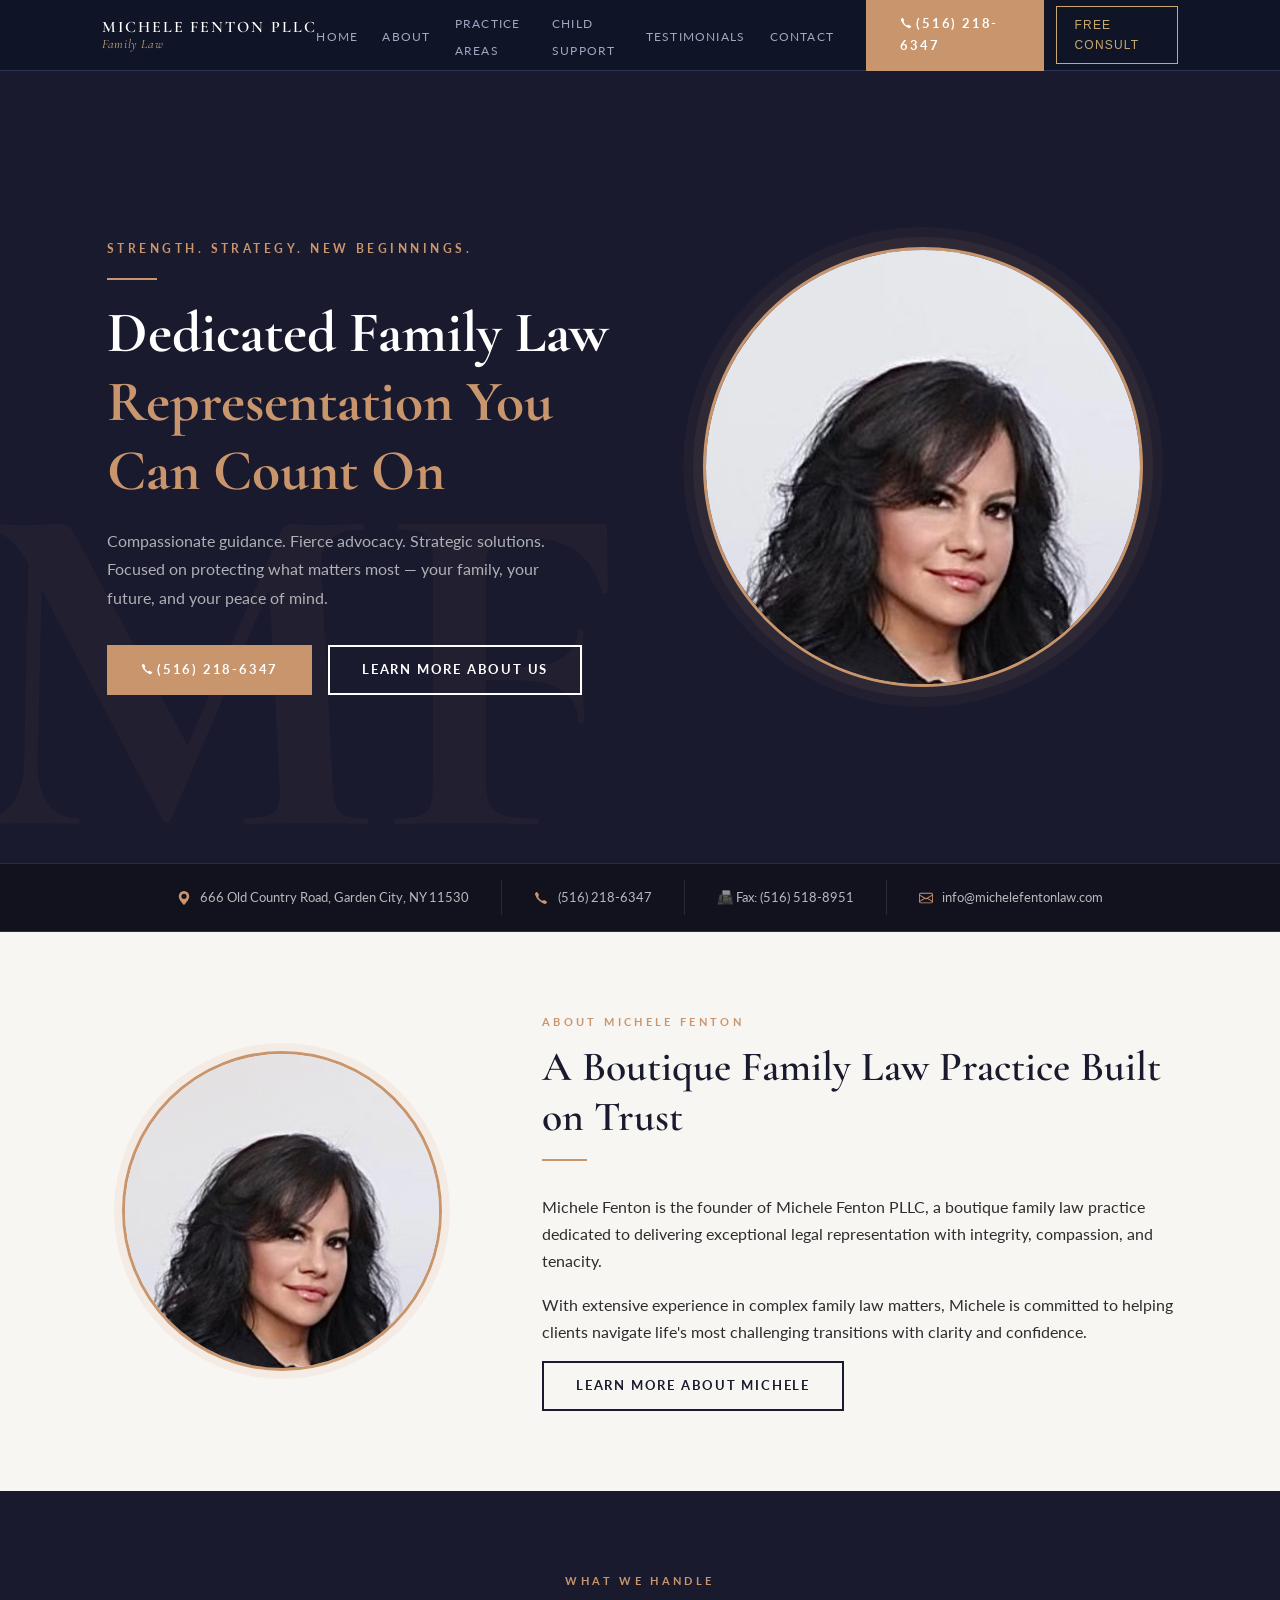
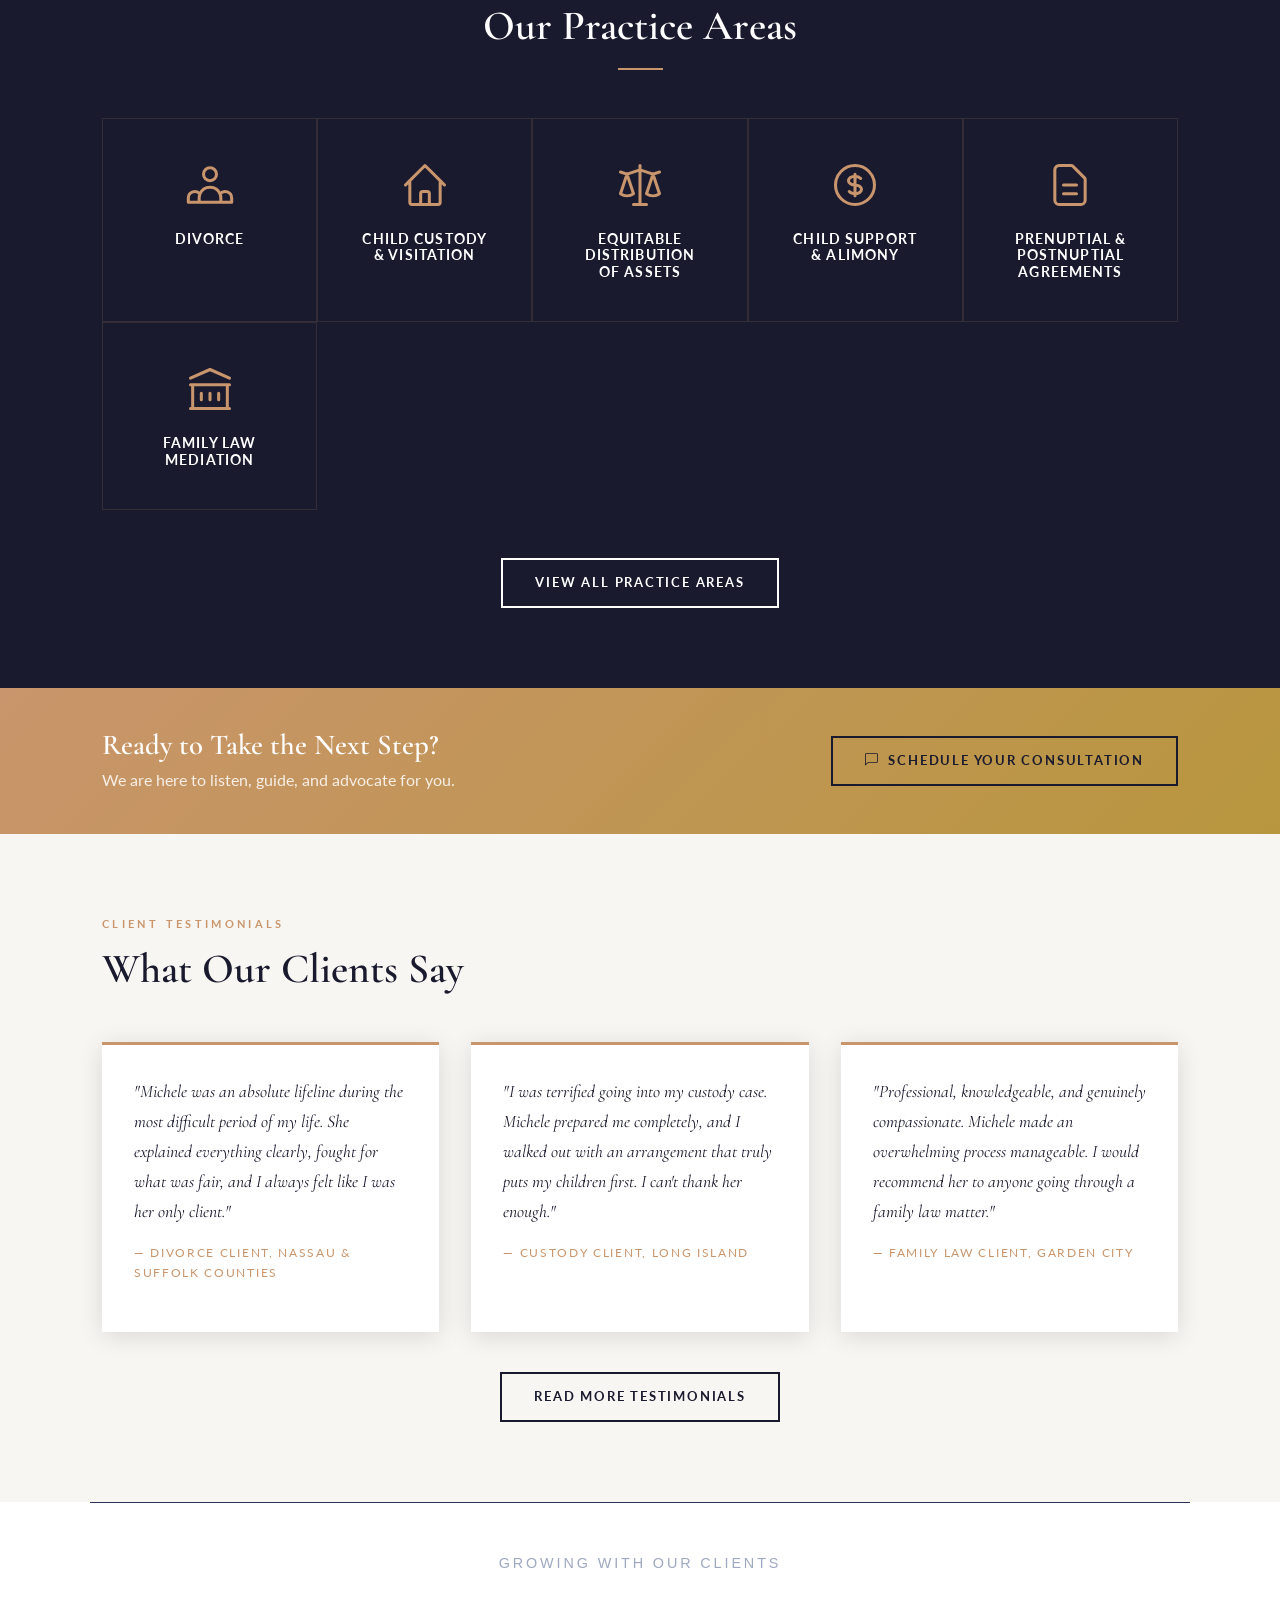
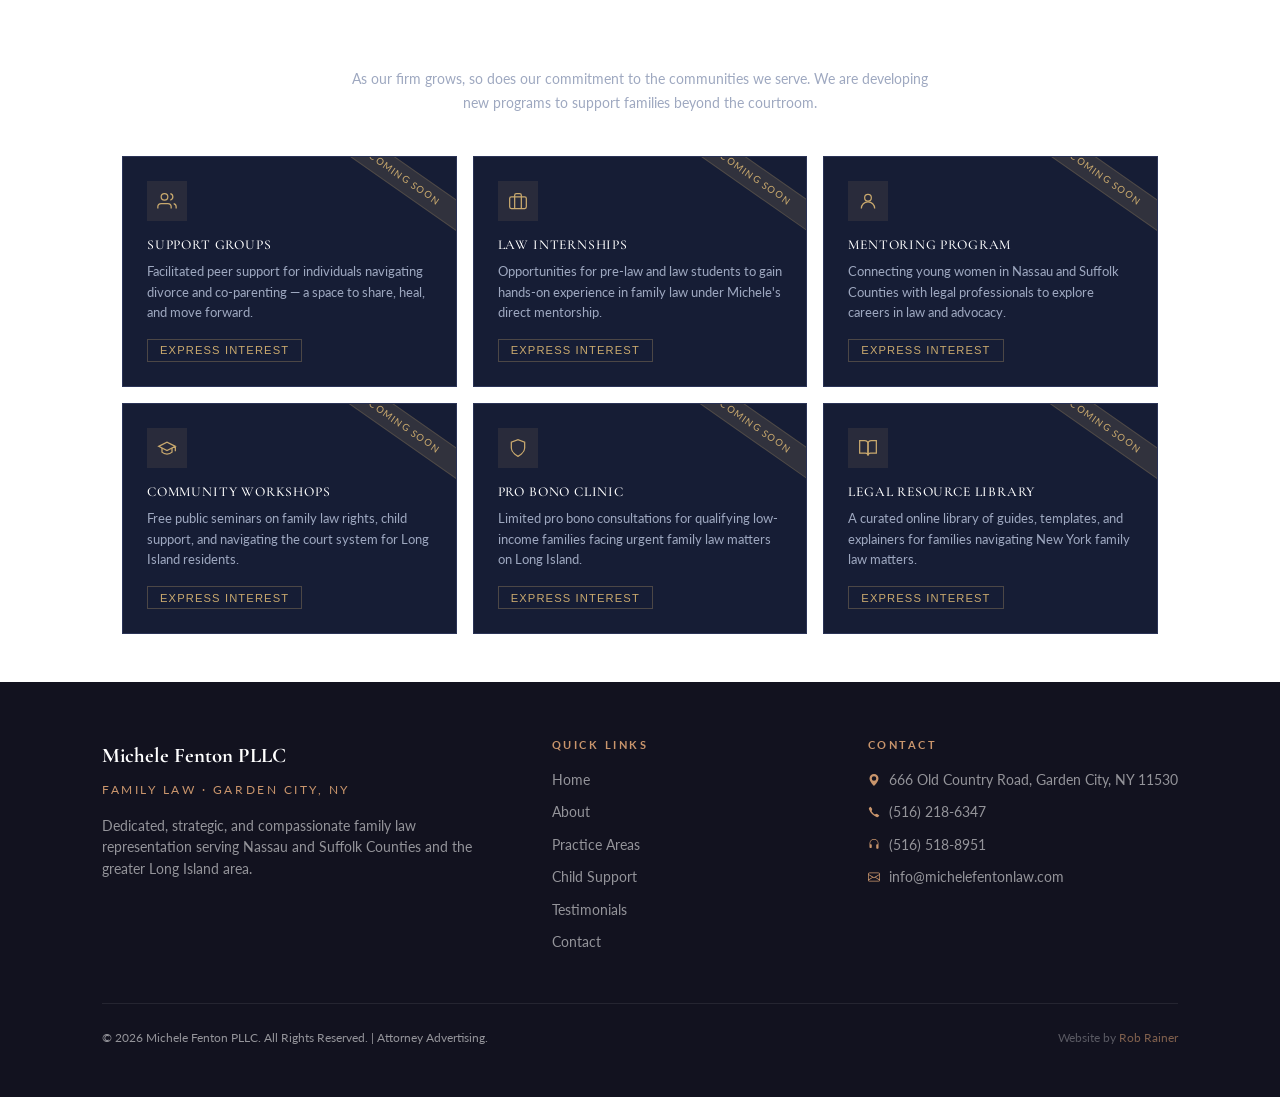
==== commit 785ba124: "Fix nav, add future services section, remove ES button" ====
--- a/index.html
+++ b/index.html
@@ -7,18 +7,20 @@
   <meta name="description" content="Michele Fenton PLLC is a Garden City family law firm serving Nassau and Suffolk Counties and the greater Long Island area. Dedicated, strategic, and compassionate representation in divorce, custody, and more.">
   <link rel="stylesheet" href="css/styles.css?v=4">
 <style id="nav-override">
-nav{position:sticky;top:0;z-index:100;background:#0f1427;border-bottom:1px solid #2a3356;padding:0 2rem;display:flex;align-items:center;justify-content:space-between;height:70px;}
-.nav-brand{text-decoration:none;display:flex;flex-direction:column;line-height:1.2;}
-.nav-brand .firm{font-weight:600;font-size:1rem;letter-spacing:.12em;color:#fff;text-transform:uppercase;}
-.nav-brand .tagline{font-style:italic;color:#c9a96e;font-size:.85rem;letter-spacing:.05em;}
-.nav-links{display:flex;align-items:center;gap:1.5rem;list-style:none;margin:0;padding:0;}
-.nav-links a{text-decoration:none;color:#9ea8c0;font-size:.8rem;letter-spacing:.1em;text-transform:uppercase;font-weight:400;transition:color .2s;}
-.nav-links a:hover{color:#c9a96e;}
-.nav-cta{background:transparent;border:1px solid #c9a96e;color:#c9a96e;padding:.45rem 1.1rem;font-size:.75rem;letter-spacing:.1em;text-transform:uppercase;text-decoration:none;transition:all .2s;font-weight:500;}
-.nav-cta:hover{background:#c9a96e;color:#0f1427;}
-.nav-phone{color:#c9a96e;font-size:.85rem;}
-.nav-phone a{color:inherit;text-decoration:none;}
-@media(max-width:820px){.nav-links{display:none;}}
+.site-header{position:sticky;top:0;z-index:100;background:#0f1427;border-bottom:1px solid #2a3356;}
+.site-header .wrap{display:flex;align-items:center;justify-content:space-between;height:70px;padding:0 2rem;}
+.site-header .brand{text-decoration:none;display:flex;flex-direction:column;line-height:1.2;flex-shrink:0;}
+.site-header .brand{font-weight:600;font-size:1rem;letter-spacing:.12em;color:#fff;text-transform:uppercase;}
+.site-header .brand span{font-style:italic;color:#c9a96e;font-size:.8rem;letter-spacing:.05em;font-weight:400;text-transform:none;}
+.site-header nav{display:flex;align-items:center;gap:2rem;}
+.site-header .nav-links{display:flex;align-items:center;gap:1.5rem;list-style:none;margin:0;padding:0;}
+.site-header .nav-links a{text-decoration:none;color:#9ea8c0;font-size:.78rem;letter-spacing:.1em;text-transform:uppercase;font-weight:400;transition:color .2s;}
+.site-header .nav-links a:hover{color:#c9a96e;}
+.site-header .nav-actions{display:flex;align-items:center;gap:.75rem;}
+.button.outline-gold{background:transparent;border:1px solid #c9a96e;color:#c9a96e;padding:.45rem 1.1rem;font-size:.75rem;letter-spacing:.1em;text-transform:uppercase;text-decoration:none;transition:all .2s;font-weight:500;}
+.button.outline-gold:hover{background:#c9a96e;color:#0f1427;}
+.nav-toggle{display:none;}
+@media(max-width:900px){.site-header .nav-links{display:none;}.site-header .nav-actions{display:none;}.nav-toggle{display:block;}}
 </style>
 <style id="future-css">
 .future-section{max-width:1100px;margin:0 auto;padding:3rem 2rem;border-top:1px solid #2a3356;}
@@ -51,23 +53,19 @@
       <span></span><span></span><span></span>
     </button>
     <nav>
-  <a href="index.html" class="nav-brand">
-    <span class="firm">Michele Fenton PLLC</span>
-    <span class="tagline">Family Law</span>
-  </a>
-  <ul class="nav-links">
-    <li><a href="index.html">Home</a></li>
-    <li><a href="about.html">About</a></li>
-    <li><a href="services.html">Practice Areas</a></li>
-    <li><a href="child-support.html">Child Support</a></li>
-    <li><a href="testimonials.html">Testimonials</a></li>
-    <li><a href="contact.html">Contact</a></li>
-  </ul>
-  <div style="display:flex;align-items:center;gap:1rem">
-    <span class="nav-phone"><a href="tel:5162186347">(516) 218-6347</a></span>
-    <a href="contact.html" class="nav-cta">Free Consult</a>
-  </div>
-</nav>
+      <ul class="nav-links">
+        <li><a href="index.html">Home</a></li>
+        <li><a href="about.html">About</a></li>
+        <li><a href="services.html">Practice Areas</a></li>
+        <li><a href="child-support.html">Child Support</a></li>
+        <li><a href="testimonials.html">Testimonials</a></li>
+        <li><a href="contact.html">Contact</a></li>
+      </ul>
+      <div class="nav-actions">
+        <a href="tel:5162186347" class="button primary"><svg xmlns="http://www.w3.org/2000/svg" width="12" height="12" fill="currentColor" viewBox="0 0 16 16" style="vertical-align:-1px;margin-right:4px"><path d="M3.654 1.328a.678.678 0 0 0-1.015-.063L1.605 2.3c-.483.484-.661 1.169-.45 1.77a17.6 17.6 0 0 0 4.168 6.608 17.6 17.6 0 0 0 6.608 4.168c.601.211 1.286.033 1.77-.45l1.034-1.034a.678.678 0 0 0-.063-1.015l-2.307-1.794a.68.68 0 0 0-.58-.122l-2.19.547a1.745 1.745 0 0 1-1.657-.459L5.482 8.062a1.745 1.745 0 0 1-.46-1.657l.548-2.19a.68.68 0 0 0-.122-.58z"/></svg>(516) 218-6347</a>
+        <a href="contact.html" class="button outline-gold">Free Consult</a>
+      </div>
+    </nav>
   </div>
 </header>
 
@@ -232,6 +230,57 @@
 </section>
 
 <!-- FOOTER -->
+
+<!-- FUTURE SERVICES -->
+<section class="future-section">
+  <p class="future-label">Growing With Our Clients</p>
+  <h2>What's Coming to Michele Fenton PLLC</h2>
+  <p>As our firm grows, so does our commitment to the communities we serve. We are developing new programs to support families beyond the courtroom.</p>
+  <div class="future-grid">
+    <div class="future-card">
+      <div class="future-icon"><svg viewBox="0 0 24 24" fill="none" stroke="currentColor" stroke-width="1.5"><path d="M17 21v-2a4 4 0 0 0-4-4H5a4 4 0 0 0-4 4v2"/><circle cx="9" cy="7" r="4"/><path d="M23 21v-2a4 4 0 0 0-3-3.87"/><path d="M16 3.13a4 4 0 0 1 0 7.75"/></svg></div>
+      <h4>Support Groups</h4>
+      <p>Facilitated peer support for individuals navigating divorce and co-parenting — a space to share, heal, and move forward.</p>
+      <button class="interest-btn" onclick="expressInterest('Support Groups')">Express Interest</button>
+    </div>
+    <div class="future-card">
+      <div class="future-icon"><svg viewBox="0 0 24 24" fill="none" stroke="currentColor" stroke-width="1.5"><rect x="2" y="7" width="20" height="14" rx="2"/><path d="M16 21V5a2 2 0 0 0-2-2h-4a2 2 0 0 0-2 2v16"/></svg></div>
+      <h4>Law Internships</h4>
+      <p>Opportunities for pre-law and law students to gain hands-on experience in family law under Michele's direct mentorship.</p>
+      <button class="interest-btn" onclick="expressInterest('Internship Program')">Express Interest</button>
+    </div>
+    <div class="future-card">
+      <div class="future-icon"><svg viewBox="0 0 24 24" fill="none" stroke="currentColor" stroke-width="1.5"><circle cx="12" cy="8" r="4"/><path d="M20 21a8 8 0 1 0-16 0"/></svg></div>
+      <h4>Mentoring Program</h4>
+      <p>Connecting young women in Nassau and Suffolk Counties with legal professionals to explore careers in law and advocacy.</p>
+      <button class="interest-btn" onclick="expressInterest('Mentoring Program')">Express Interest</button>
+    </div>
+    <div class="future-card">
+      <div class="future-icon"><svg viewBox="0 0 24 24" fill="none" stroke="currentColor" stroke-width="1.5"><path d="M22 10v6M2 10l10-5 10 5-10 5z"/><path d="M6 12v5c3 3 9 3 12 0v-5"/></svg></div>
+      <h4>Community Workshops</h4>
+      <p>Free public seminars on family law rights, child support, and navigating the court system for Long Island residents.</p>
+      <button class="interest-btn" onclick="expressInterest('Community Workshops')">Express Interest</button>
+    </div>
+    <div class="future-card">
+      <div class="future-icon"><svg viewBox="0 0 24 24" fill="none" stroke="currentColor" stroke-width="1.5"><path d="M12 22s8-4 8-10V5l-8-3-8 3v7c0 6 8 10 8 10z"/></svg></div>
+      <h4>Pro Bono Clinic</h4>
+      <p>Limited pro bono consultations for qualifying low-income families facing urgent family law matters on Long Island.</p>
+      <button class="interest-btn" onclick="expressInterest('Pro Bono Clinic')">Express Interest</button>
+    </div>
+    <div class="future-card">
+      <div class="future-icon"><svg viewBox="0 0 24 24" fill="none" stroke="currentColor" stroke-width="1.5"><path d="M2 3h6a4 4 0 0 1 4 4v14a3 3 0 0 0-3-3H2z"/><path d="M22 3h-6a4 4 0 0 0-4 4v14a3 3 0 0 1 3-3h7z"/></svg></div>
+      <h4>Legal Resource Library</h4>
+      <p>A curated online library of guides, templates, and explainers for families navigating New York family law matters.</p>
+      <button class="interest-btn" onclick="expressInterest('Legal Resource Library')">Express Interest</button>
+    </div>
+  </div>
+</section>
+<script>
+function expressInterest(program){
+  window.location.href="contact.html?interest="+encodeURIComponent(program);
+}
+</script>
+
 <footer class="site-footer">
   <div class="wrap">
     <div class="footer-grid">
@@ -246,10 +295,9 @@
           <li><a href="index.html">Home</a></li>
           <li><a href="about.html">About</a></li>
           <li><a href="services.html">Practice Areas</a></li>
+          <li><a href="child-support.html">Child Support</a></li>
           <li><a href="testimonials.html">Testimonials</a></li>
-    <li><a href="child-support.html">Child Support</a></li>
-          <li><a href="child-support.html">Child Support</a>
-      <a href="contact.html">Contact</a></li>
+          <li><a href="contact.html">Contact</a></li>
         </ul>
       </div>
             <div class="footer-col">
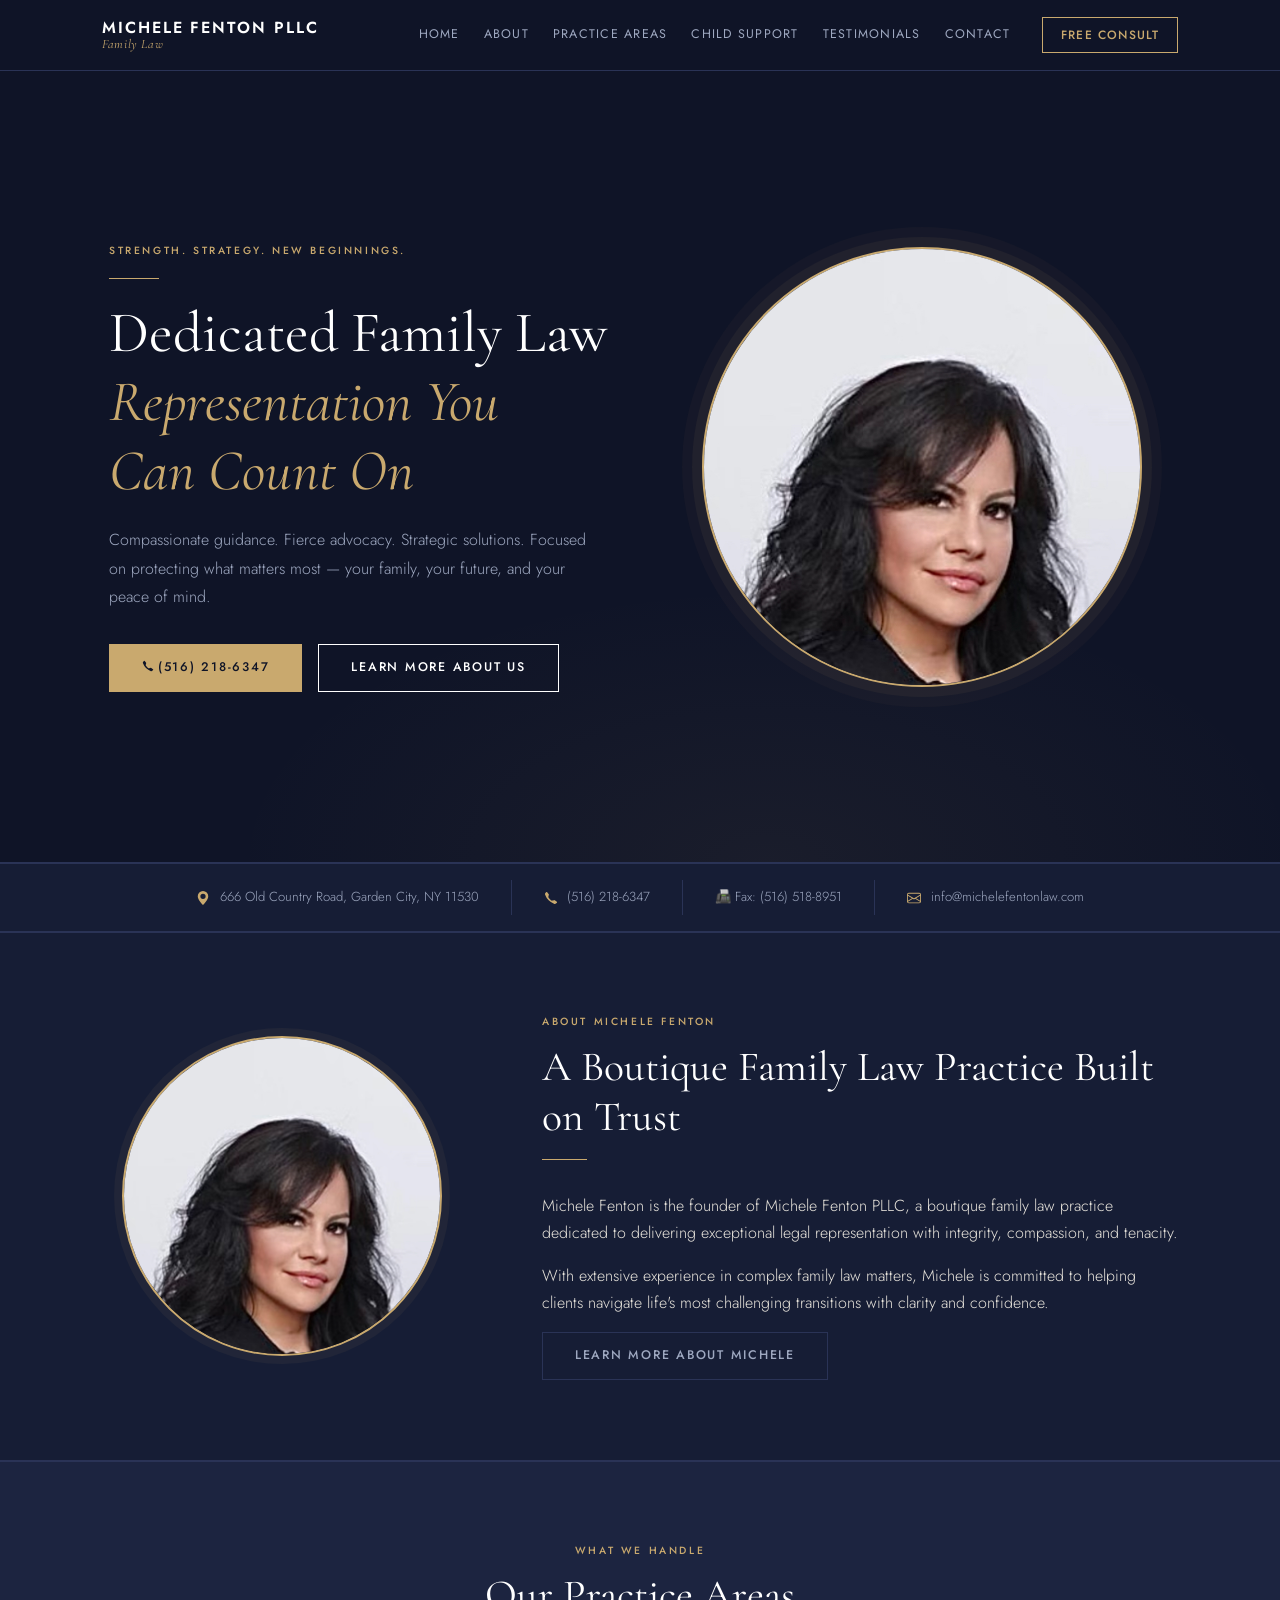
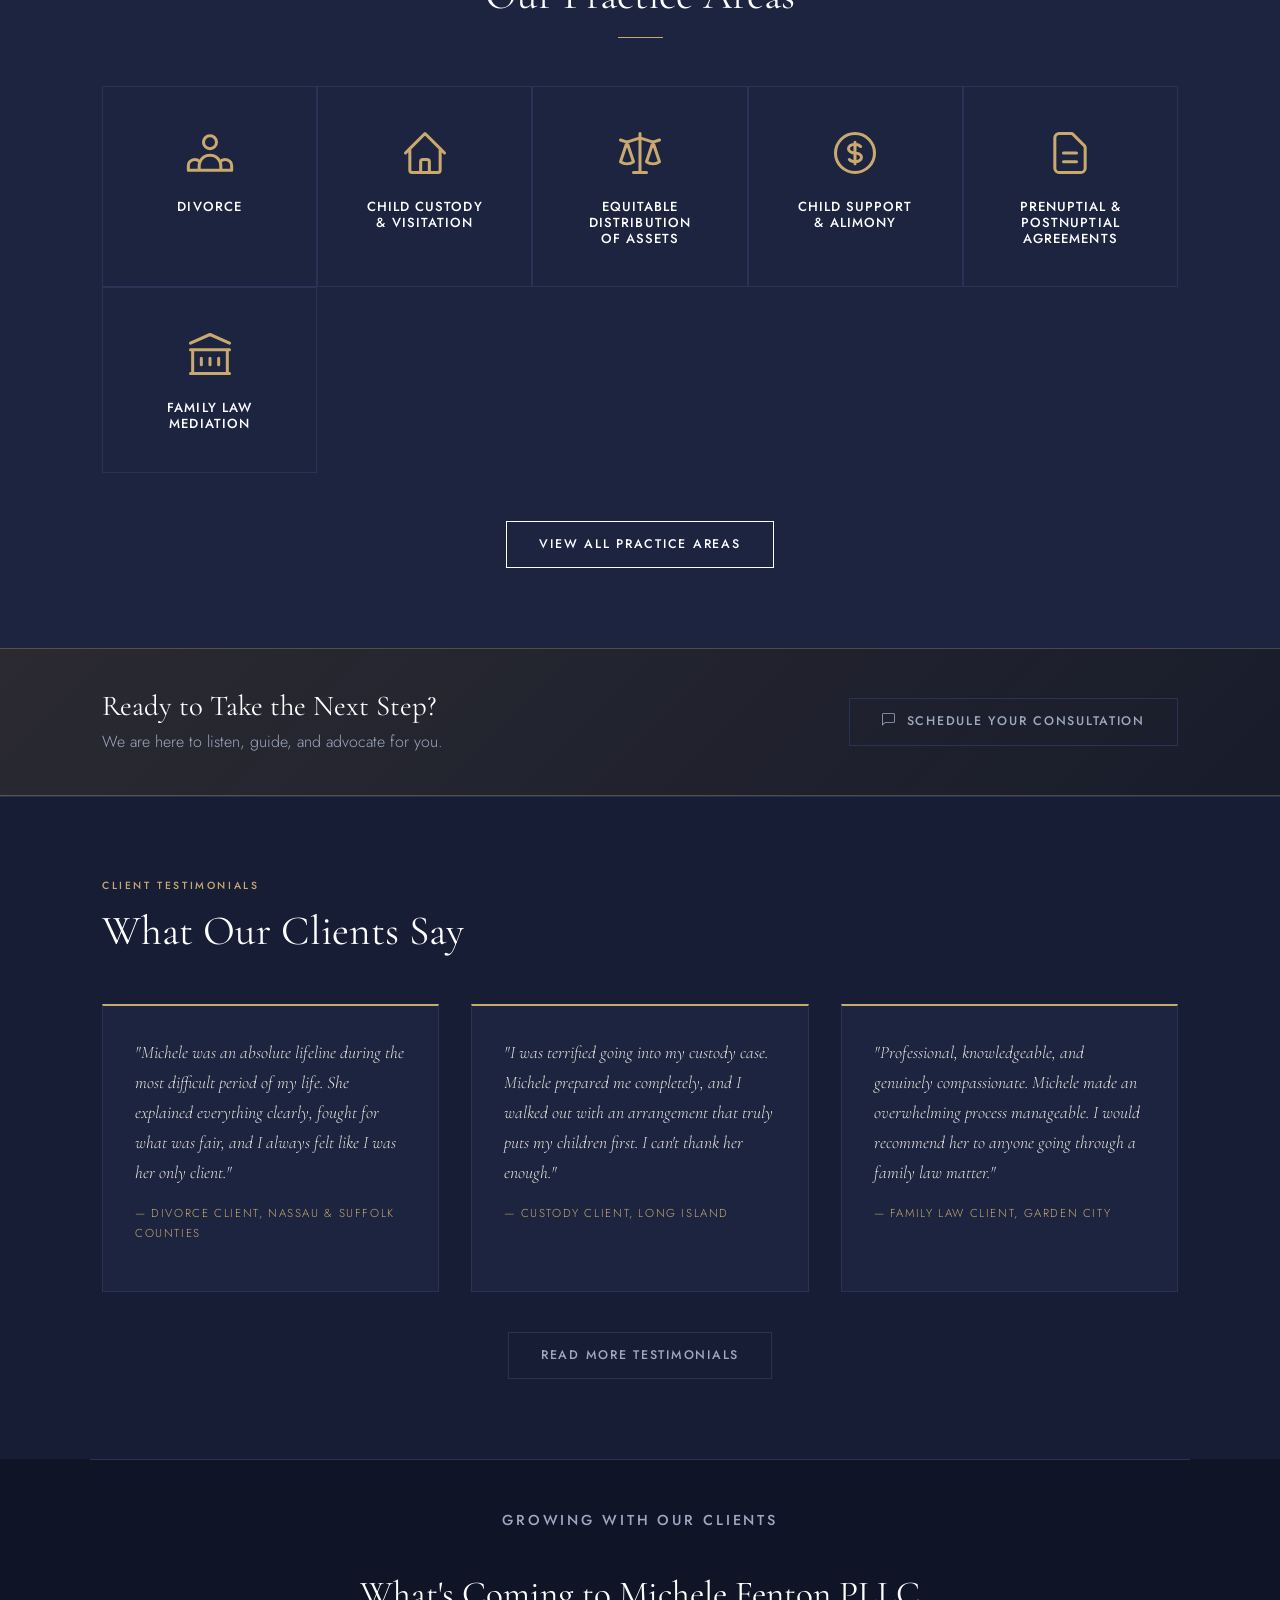
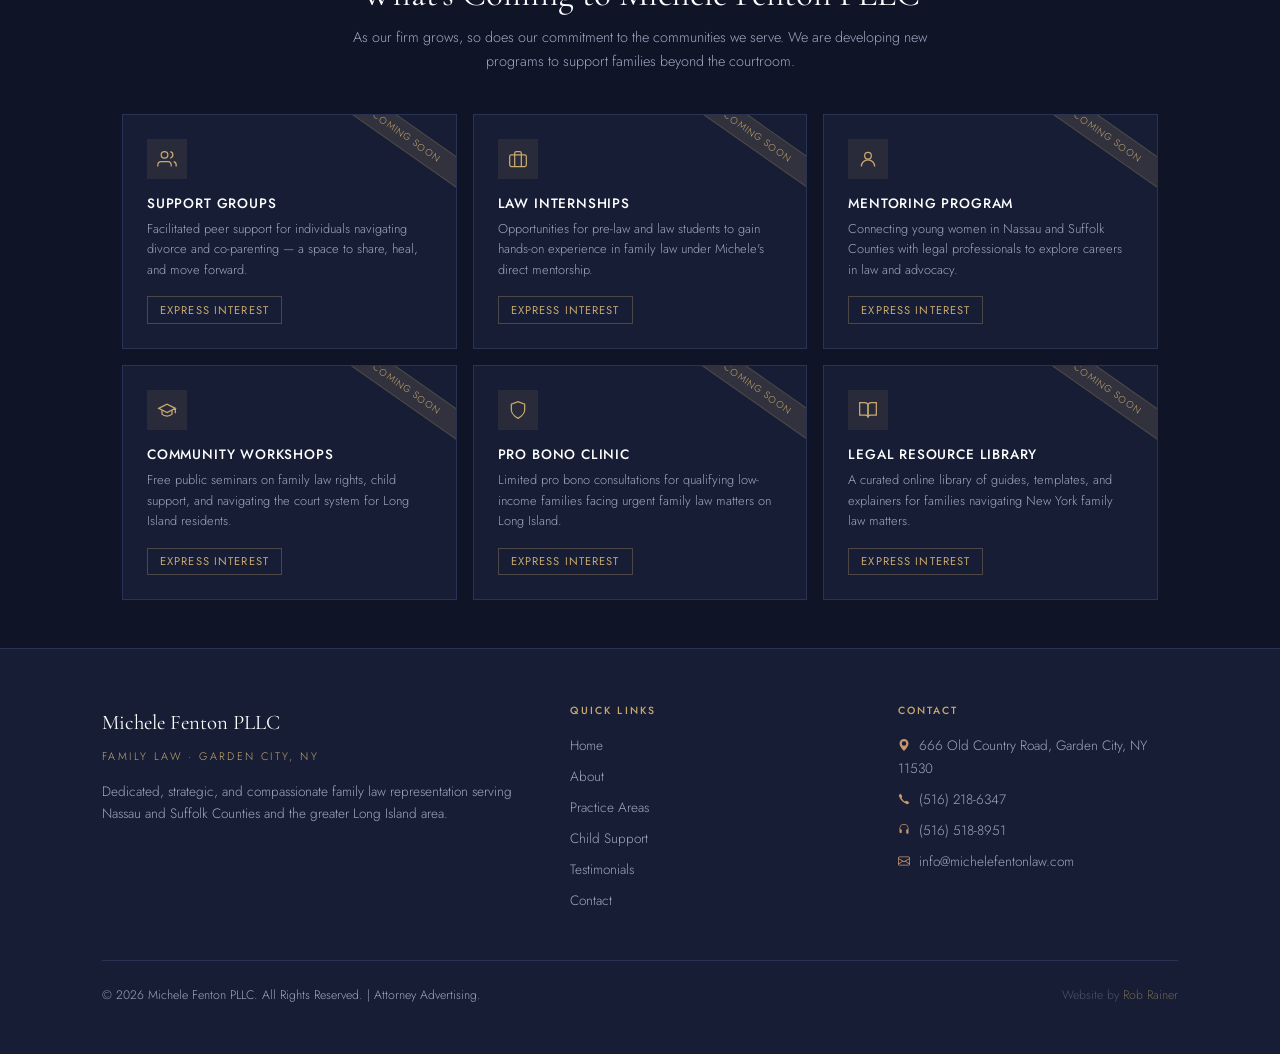
==== commit 79758b4c: "Unified dark navy/gold design across all pages" ====
--- a/index.html
+++ b/index.html
@@ -6,39 +6,6 @@
   <title>Michele Fenton PLLC – Family Law | Garden City, NY</title>
   <meta name="description" content="Michele Fenton PLLC is a Garden City family law firm serving Nassau and Suffolk Counties and the greater Long Island area. Dedicated, strategic, and compassionate representation in divorce, custody, and more.">
   <link rel="stylesheet" href="css/styles.css?v=4">
-<style id="nav-override">
-.site-header{position:sticky;top:0;z-index:100;background:#0f1427;border-bottom:1px solid #2a3356;}
-.site-header .wrap{display:flex;align-items:center;justify-content:space-between;height:70px;padding:0 2rem;}
-.site-header .brand{text-decoration:none;display:flex;flex-direction:column;line-height:1.2;flex-shrink:0;}
-.site-header .brand{font-weight:600;font-size:1rem;letter-spacing:.12em;color:#fff;text-transform:uppercase;}
-.site-header .brand span{font-style:italic;color:#c9a96e;font-size:.8rem;letter-spacing:.05em;font-weight:400;text-transform:none;}
-.site-header nav{display:flex;align-items:center;gap:2rem;}
-.site-header .nav-links{display:flex;align-items:center;gap:1.5rem;list-style:none;margin:0;padding:0;}
-.site-header .nav-links a{text-decoration:none;color:#9ea8c0;font-size:.78rem;letter-spacing:.1em;text-transform:uppercase;font-weight:400;transition:color .2s;}
-.site-header .nav-links a:hover{color:#c9a96e;}
-.site-header .nav-actions{display:flex;align-items:center;gap:.75rem;}
-.button.outline-gold{background:transparent;border:1px solid #c9a96e;color:#c9a96e;padding:.45rem 1.1rem;font-size:.75rem;letter-spacing:.1em;text-transform:uppercase;text-decoration:none;transition:all .2s;font-weight:500;}
-.button.outline-gold:hover{background:#c9a96e;color:#0f1427;}
-.nav-toggle{display:none;}
-@media(max-width:900px){.site-header .nav-links{display:none;}.site-header .nav-actions{display:none;}.nav-toggle{display:block;}}
-</style>
-<style id="future-css">
-.future-section{max-width:1100px;margin:0 auto;padding:3rem 2rem;border-top:1px solid #2a3356;}
-.future-label{font-size:.65rem;letter-spacing:.2em;text-transform:uppercase;color:#c9a96e;font-weight:500;margin-bottom:.75rem;text-align:center;}
-.future-section h2{font-size:2.2rem;color:#fff;text-align:center;margin-bottom:.6rem;font-weight:400;}
-.future-section>p{color:#9ea8c0;font-size:.9rem;text-align:center;max-width:580px;margin:0 auto 2.5rem;}
-.future-grid{display:grid;grid-template-columns:repeat(3,1fr);gap:1rem;}
-.future-card{background:#161d35;border:1px solid #2a3356;padding:1.5rem;position:relative;overflow:hidden;}
-.future-card::before{content:"Coming Soon";position:absolute;top:.6rem;right:-2rem;background:rgba(201,169,110,.15);color:#c9a96e;font-size:.6rem;letter-spacing:.1em;text-transform:uppercase;padding:.25rem 2.5rem;transform:rotate(35deg);border:1px solid rgba(201,169,110,.2);}
-.future-icon{width:40px;height:40px;background:rgba(201,169,110,.1);display:flex;align-items:center;justify-content:center;margin-bottom:1rem;}
-.future-icon svg{width:20px;height:20px;stroke:#c9a96e;}
-.future-card h4{font-size:.85rem;font-weight:500;color:#fff;letter-spacing:.06em;text-transform:uppercase;margin-bottom:.5rem;}
-.future-card p{font-size:.8rem;color:#9ea8c0;line-height:1.6;margin:0;}
-.interest-btn{display:inline-block;margin-top:1rem;font-size:.7rem;letter-spacing:.1em;text-transform:uppercase;color:#c9a96e;border:1px solid rgba(201,169,110,.3);padding:.3rem .75rem;cursor:pointer;transition:all .2s;background:transparent;}
-.interest-btn:hover{background:rgba(201,169,110,.1);}
-@media(max-width:820px){.future-grid{grid-template-columns:1fr 1fr;}}
-@media(max-width:540px){.future-grid{grid-template-columns:1fr;}}
-</style>
 </head>
 <body>
 
@@ -49,20 +16,15 @@
       Michele Fenton PLLC
       <span>Family Law</span>
     </a>
-    <button class="nav-toggle" aria-label="Toggle navigation" aria-expanded="false">
-      <span></span><span></span><span></span>
-    </button>
-    <nav>
-      <ul class="nav-links">
-        <li><a href="index.html">Home</a></li>
-        <li><a href="about.html">About</a></li>
-        <li><a href="services.html">Practice Areas</a></li>
-        <li><a href="child-support.html">Child Support</a></li>
-        <li><a href="testimonials.html">Testimonials</a></li>
-        <li><a href="contact.html">Contact</a></li>
-      </ul>
+    <button class="nav-toggle" aria-label="Toggle navigation" aria-expanded="false" onclick="this.setAttribute('aria-expanded',document.getElementById('main-nav').classList.toggle('open'));"><span></span><span></span><span></span></button>
+    <nav class="nav" id="main-nav">
+      <a href="index.html">Home</a>
+      <a href="about.html">About</a>
+      <a href="services.html">Practice Areas</a>
+      <a href="child-support.html">Child Support</a>
+      <a href="testimonials.html">Testimonials</a>
+      <a href="contact.html">Contact</a>
       <div class="nav-actions">
-        <a href="tel:5162186347" class="button primary"><svg xmlns="http://www.w3.org/2000/svg" width="12" height="12" fill="currentColor" viewBox="0 0 16 16" style="vertical-align:-1px;margin-right:4px"><path d="M3.654 1.328a.678.678 0 0 0-1.015-.063L1.605 2.3c-.483.484-.661 1.169-.45 1.77a17.6 17.6 0 0 0 4.168 6.608 17.6 17.6 0 0 0 6.608 4.168c.601.211 1.286.033 1.77-.45l1.034-1.034a.678.678 0 0 0-.063-1.015l-2.307-1.794a.68.68 0 0 0-.58-.122l-2.19.547a1.745 1.745 0 0 1-1.657-.459L5.482 8.062a1.745 1.745 0 0 1-.46-1.657l.548-2.19a.68.68 0 0 0-.122-.58z"/></svg>(516) 218-6347</a>
         <a href="contact.html" class="button outline-gold">Free Consult</a>
       </div>
     </nav>
--- a/css/styles.css
+++ b/css/styles.css
@@ -1,32 +1,29 @@
 /* =========================================
    MICHELE FENTON PLLC
-   Dark charcoal + Rose Gold + Warm Gold
-   Inspired by sample design
+   Dark Navy + Gold — Unified Design System
+   Matches child-support.html aesthetic
    ========================================= */
 
-@import url('https://fonts.googleapis.com/css2?family=Cormorant+Garamond:ital,wght@0,400;0,600;0,700;1,400;1,600&family=Lato:wght@300;400;700&display=swap');
+@import url('https://fonts.googleapis.com/css2?family=Cormorant+Garamond:ital,wght@0,400;0,600;1,400&family=Jost:wght@300;400;500;600&display=swap');
 
 *, *::before, *::after { box-sizing: border-box; margin: 0; padding: 0; }
 
 :root {
-  --dark:       #12121f;
-  --dark2:      #1a1a2e;
-  --dark3:      #22223a;
-  --rosegold:   #c9956c;
-  --rosegold2:  #e0b491;
-  --gold:       #b8963e;
-  --gold2:      #d4af5a;
-  --cream:      #f5f0e8;
-  --light:      #f8f6f2;
+  --navy:       #0f1427;
+  --navy2:      #161d35;
+  --navy3:      #1c2440;
+  --gold:       #c9a96e;
+  --gold2:      #b8934e;
+  --gold-light: #e8d5b0;
+  --border:     #2a3356;
+  --text-light: #e8e4dc;
+  --text-muted: #9ea8c0;
   --white:      #ffffff;
-  --gray:       #6b7280;
-  --text:       #2d2d2d;
   --transition: 0.25s ease;
-  --shadow:     0 4px 24px rgba(0,0,0,0.12);
 }
 
 html { scroll-behavior: smooth; }
-body { font-family: 'Lato', sans-serif; font-weight: 400; color: var(--text); background: var(--white); line-height: 1.7; }
+body { font-family: 'Jost', sans-serif; font-weight: 300; color: var(--text-light); background: var(--navy); line-height: 1.7; }
 img  { max-width: 100%; display: block; }
 a    { color: inherit; text-decoration: none; }
 p    { margin-bottom: 1rem; }
@@ -34,571 +31,489 @@
 .wrap { max-width: 1140px; margin: 0 auto; padding: 0 2rem; }
 
 /* ---- TYPOGRAPHY ---- */
-h1,h2,h3,h4 { font-family:'Cormorant Garamond',serif; line-height:1.2; color:var(--dark2); }
-h1 { font-size: clamp(2.2rem,5vw,3.6rem); font-weight:700; }
-h2 { font-size: clamp(1.7rem,3.5vw,2.6rem); font-weight:600; }
-h3 { font-size:1.35rem; font-weight:600; }
+h1,h2,h3,h4 { font-family: 'Cormorant Garamond', serif; line-height: 1.2; color: var(--white); }
+h1 { font-size: clamp(2.2rem,5vw,3.6rem); font-weight: 400; }
+h2 { font-size: clamp(1.7rem,3.5vw,2.6rem); font-weight: 400; }
+h3 { font-size: 1.35rem; font-weight: 400; }
 
 /* ---- BUTTONS ---- */
 .button {
-  display:inline-block; padding:0.75rem 2rem;
-  font-family:'Lato',sans-serif; font-size:0.8rem; font-weight:700;
-  letter-spacing:0.14em; text-transform:uppercase;
-  border:2px solid var(--rosegold); color:var(--rosegold);
-  background:transparent; cursor:pointer;
-  transition:background var(--transition),color var(--transition);
-}
-.button:hover { background:var(--rosegold); color:var(--white); }
-.button.primary { background:var(--rosegold); color:var(--white); border-color:var(--rosegold); }
-.button.primary:hover { background:var(--rosegold2); border-color:var(--rosegold2); }
-.button.dark { border-color:var(--dark2); color:var(--dark2); }
-.button.dark:hover { background:var(--dark2); color:var(--white); }
-.button.white { border-color:var(--white); color:var(--white); }
-.button.white:hover { background:var(--white); color:var(--dark2); }
+  display: inline-block; padding: 0.75rem 2rem;
+  font-family: 'Jost', sans-serif; font-size: 0.78rem; font-weight: 500;
+  letter-spacing: 0.14em; text-transform: uppercase;
+  border: 1px solid var(--gold); color: var(--gold);
+  background: transparent; cursor: pointer;
+  transition: background var(--transition), color var(--transition);
+}
+.button:hover { background: var(--gold); color: var(--navy); }
+.button.primary { background: var(--gold); color: var(--navy); border-color: var(--gold); }
+.button.primary:hover { background: var(--gold2); border-color: var(--gold2); color: var(--white); }
+.button.dark { border-color: var(--border); color: var(--text-muted); }
+.button.dark:hover { background: var(--border); color: var(--white); }
+.button.white { border-color: var(--white); color: var(--white); }
+.button.white:hover { background: var(--white); color: var(--navy); }
+.button.outline-gold { border: 1px solid var(--gold); color: var(--gold); background: transparent; padding: 0.45rem 1.1rem; font-size: 0.75rem; letter-spacing: 0.1em; font-weight: 500; }
+.button.outline-gold:hover { background: var(--gold); color: var(--navy); }
 
 /* ========================================
    HEADER
    ======================================== */
 .site-header {
-  position:sticky; top:0; z-index:100;
-  background:var(--dark2);
-  border-bottom:1px solid rgba(201,149,108,0.25);
+  position: sticky; top: 0; z-index: 100;
+  background: var(--navy);
+  border-bottom: 1px solid var(--border);
 }
 .site-header .wrap {
-  display:flex; align-items:center;
-  justify-content:space-between;
-  padding-top:0.85rem; padding-bottom:0.85rem;
+  display: flex; align-items: center;
+  justify-content: space-between;
+  height: 70px;
 }
 .brand {
-  font-family:'Cormorant Garamond',serif;
-  font-size:1rem; font-weight:700;
-  letter-spacing:0.07em; color:var(--white);
-  text-transform:uppercase; line-height:1.3;
+  font-family: 'Jost', sans-serif;
+  font-size: 1rem; font-weight: 600;
+  letter-spacing: 0.12em; color: var(--white);
+  text-transform: uppercase; line-height: 1.2;
+  display: flex; flex-direction: column;
+  text-decoration: none; flex-shrink: 0;
 }
 .brand span {
-  display:block; font-size:0.6rem; font-weight:400;
-  color:var(--rosegold); letter-spacing:0.28em; text-transform:uppercase;
-}
-.nav { display:flex; align-items:center; gap:1.8rem; }
+  display: block; font-size: 0.8rem; font-weight: 400;
+  color: var(--gold); letter-spacing: 0.05em;
+  text-transform: none; font-style: italic;
+  font-family: 'Cormorant Garamond', serif;
+}
+.nav {
+  display: flex; align-items: center; gap: 1.5rem;
+}
 .nav a {
-  font-size:0.78rem; letter-spacing:0.12em; text-transform:uppercase;
-  color:rgba(255,255,255,0.75); font-weight:700;
-  transition:color var(--transition);
-}
-.nav a:hover { color:var(--rosegold); }
-.nav .button { margin-left:0.5rem; }
+  font-size: 0.78rem; letter-spacing: 0.1em; text-transform: uppercase;
+  color: var(--text-muted); font-weight: 400;
+  transition: color var(--transition);
+}
+.nav a:hover { color: var(--gold); }
+.nav .button { margin-left: 0.5rem; }
+.nav-actions { display: flex; align-items: center; gap: 0.75rem; }
 .nav-toggle {
-  display:none; flex-direction:column; gap:5px;
-  background:none; border:none; cursor:pointer; padding:4px;
-}
-.nav-toggle span { display:block; width:24px; height:2px; background:var(--white); transition:var(--transition); }
+  display: none; flex-direction: column; gap: 5px;
+  background: none; border: none; cursor: pointer; padding: 4px;
+}
+.nav-toggle span { display: block; width: 24px; height: 2px; background: var(--white); transition: var(--transition); }
 
 /* ========================================
    HERO
    ======================================== */
 .hero {
-  background: var(--dark2);
+  background: var(--navy);
   min-height: 88vh;
-  display: flex;
-  align-items: center;
+  display: flex; align-items: center;
+  position: relative; overflow: hidden;
+  border-bottom: 1px solid var(--border);
+}
+.hero::before {
+  content: '';
+  position: absolute; inset: 0;
+  background: radial-gradient(ellipse 60% 50% at 60% 100%, rgba(201,169,110,.06) 0%, transparent 70%);
+  pointer-events: none;
+}
+.hero-inner {
+  display: grid; grid-template-columns: 1fr 1fr;
+  gap: 4rem; align-items: center;
+  width: 100%; padding: 5rem 0; position: relative;
+}
+.hero-eyebrow {
+  font-size: 0.65rem; font-weight: 500; letter-spacing: 0.25em;
+  text-transform: uppercase; color: var(--gold); margin-bottom: 1.2rem;
+  font-family: 'Jost', sans-serif;
+}
+.hero h1 { color: var(--white); margin-bottom: 0.5rem; }
+.hero h1 em { color: var(--gold); font-style: italic; display: block; }
+.hero-sub {
+  color: var(--text-muted); font-size: 1rem;
+  max-width: 480px; margin: 1.25rem 0 2rem; line-height: 1.8;
+}
+.hero-divider { width: 50px; height: 1px; background: var(--gold); margin: 1.2rem 0; }
+.hero-actions { display: flex; gap: 1rem; flex-wrap: wrap; }
+
+.hero-photo-wrap {
+  display: flex; justify-content: center; align-items: flex-end; position: relative;
+}
+.hero-photo-ring {
+  position: relative; width: 440px; height: 440px;
+  border-radius: 50%; border: 2px solid var(--gold);
+  overflow: hidden; background: var(--navy2);
+  box-shadow: 0 0 0 10px rgba(201,169,110,.06), 0 0 0 20px rgba(201,169,110,.03);
+}
+.hero-photo-ring img { width: 100%; height: 100%; object-fit: cover; object-position: center top; }
+
+/* ========================================
+   INFO BAR
+   ======================================== */
+.info-bar {
+  background: var(--navy2);
+  border-top: 1px solid var(--border);
+  border-bottom: 1px solid var(--border);
+  padding: 1rem 0;
+}
+.info-bar-inner {
+  display: flex; flex-wrap: wrap;
+  justify-content: center; gap: 0;
+}
+.info-bar-item {
+  display: flex; align-items: center; gap: 0.6rem;
+  padding: 0.4rem 2rem;
+  font-size: 0.82rem; color: var(--text-muted);
+  border-right: 1px solid var(--border);
+}
+.info-bar-item:last-child { border-right: none; }
+.info-bar-item svg { color: var(--gold); flex-shrink: 0; }
+.info-bar-item a { color: var(--text-muted); transition: color var(--transition); }
+.info-bar-item a:hover { color: var(--gold); }
+
+/* ========================================
+   SECTION SHARED
+   ======================================== */
+section { padding: 5rem 0; }
+.section-label {
+  font-size: 0.65rem; font-weight: 500; letter-spacing: 0.25em;
+  text-transform: uppercase; color: var(--gold); margin-bottom: 0.75rem;
+  font-family: 'Jost', sans-serif;
+}
+.section-title { margin-bottom: 1rem; }
+.section-divider { width: 45px; height: 1px; background: var(--gold); margin: 1rem 0 2rem; }
+
+/* ========================================
+   ABOUT PREVIEW (homepage)
+   ======================================== */
+.about-preview { background: var(--navy2); padding: 5rem 0; border-top: 1px solid var(--border); border-bottom: 1px solid var(--border); }
+.about-preview-grid {
+  display: grid; grid-template-columns: 360px 1fr;
+  gap: 5rem; align-items: center;
+}
+.about-circle-wrap { display: flex; justify-content: center; }
+.about-circle {
+  width: 320px; height: 320px; border-radius: 50%;
+  overflow: hidden; border: 2px solid var(--gold);
+  box-shadow: 0 0 0 8px rgba(201,169,110,.06);
   position: relative;
-  overflow: hidden;
-}
-.hero::before {
-  content:'MF';
-  position:absolute; left:-2rem; bottom:-3rem;
-  font-family:'Cormorant Garamond',serif;
-  font-size:30rem; font-weight:700;
-  color:rgba(201,149,108,0.04);
-  pointer-events:none; line-height:1;
-  user-select:none;
-}
-.hero-inner {
-  display:grid;
-  grid-template-columns:1fr 1fr;
-  gap:4rem;
-  align-items:center;
-  width:100%;
-  padding:5rem 0;
-  position:relative;
-}
-.hero-eyebrow {
-  font-size:0.72rem; font-weight:700; letter-spacing:0.3em;
-  text-transform:uppercase; color:var(--rosegold); margin-bottom:1.2rem;
-}
-.hero h1 { color:var(--white); margin-bottom:0.5rem; }
-.hero h1 em { color:var(--rosegold); font-style:normal; display:block; }
-.hero-sub {
-  color:rgba(255,255,255,0.65); font-size:1rem;
-  max-width:480px; margin:1.25rem 0 2rem;
-  line-height:1.8;
-}
-.hero-divider { width:50px; height:2px; background:var(--rosegold); margin:1.2rem 0; }
-.hero-actions { display:flex; gap:1rem; flex-wrap:wrap; }
-
-/* Hero photo */
-.hero-photo-wrap {
-  display:flex; justify-content:center; align-items:flex-end;
-  position:relative;
-}
-.hero-photo-ring {
-  position:relative;
-  width:440px; height:440px;
-  border-radius:50%;
-  border:3px solid var(--rosegold);
-  overflow:hidden;
-  background:var(--dark3);
-  box-shadow:0 0 0 10px rgba(201,149,108,0.08), 0 0 0 20px rgba(201,149,108,0.04);
-}
-.hero-photo-ring img {
-  width:100%; height:100%;
-  object-fit:cover;
-  object-position:center top;
-}
-
-/* ========================================
-   INFO BAR
-   ======================================== */
-.info-bar {
-  background:var(--dark);
-  border-top:1px solid rgba(201,149,108,0.2);
-  border-bottom:1px solid rgba(201,149,108,0.2);
-  padding:1rem 0;
-}
-.info-bar-inner {
-  display:flex; flex-wrap:wrap;
-  justify-content:center; gap:0;
-}
-.info-bar-item {
-  display:flex; align-items:center; gap:0.6rem;
-  padding:0.4rem 2rem;
-  font-size:0.82rem; color:rgba(255,255,255,0.7);
-  border-right:1px solid rgba(255,255,255,0.1);
-}
-.info-bar-item:last-child { border-right:none; }
-.info-bar-item svg { color:var(--rosegold); flex-shrink:0; }
-.info-bar-item a { color:rgba(255,255,255,0.7); transition:color var(--transition); }
-.info-bar-item a:hover { color:var(--rosegold); }
-
-/* ========================================
-   SECTION SHARED
-   ======================================== */
-section { padding:5rem 0; }
-.section-label {
-  font-size:0.7rem; font-weight:700; letter-spacing:0.3em;
-  text-transform:uppercase; color:var(--rosegold); margin-bottom:0.75rem;
-}
-.section-title { margin-bottom:1rem; }
-.section-divider { width:45px; height:2px; background:var(--rosegold); margin:1rem 0 2rem; }
-
-/* ========================================
-   ABOUT PREVIEW (homepage)
-   ======================================== */
-.about-preview { background:var(--light); padding:5rem 0; }
-.about-preview-grid {
-  display:grid; grid-template-columns:360px 1fr;
-  gap:5rem; align-items:center;
-}
-.about-circle-wrap { display:flex; justify-content:center; }
-.about-circle {
-  width:320px; height:320px;
-  border-radius:50%;
-  overflow:hidden;
-  border:3px solid var(--rosegold);
-  box-shadow:0 0 0 8px rgba(201,149,108,0.1);
-  position:relative;
-}
-.about-circle::after {
-  content:'';
-  position:absolute; inset:0;
-  background:linear-gradient(160deg,rgba(201,149,108,0.08) 0%,transparent 60%);
-  pointer-events:none;
-}
-.about-circle img {
-  width:100%; height:100%;
-  object-fit:cover; object-position:center top;
-}
-.about-preview-text .section-label { margin-top:0; }
-.about-preview-text h2 { margin-bottom:1rem; }
+}
+.about-circle img { width: 100%; height: 100%; object-fit: cover; object-position: center top; }
 
 /* ========================================
    PRACTICE AREAS
    ======================================== */
-.practice-areas { background:var(--dark2); padding:5rem 0; }
-.practice-areas .section-label { color:var(--rosegold); }
-.practice-areas .section-title { color:var(--white); }
-.practice-areas .section-divider { background:var(--rosegold); margin:1rem auto 3rem; }
-.practice-areas-header { text-align:center; }
-
+.practice-areas { background: var(--navy3); padding: 5rem 0; border-top: 1px solid var(--border); }
+.practice-areas .section-label { color: var(--gold); }
+.practice-areas .section-title { color: var(--white); }
+.practice-areas .section-divider { background: var(--gold); margin: 1rem auto 3rem; }
+.practice-areas-header { text-align: center; }
 .practice-grid {
-  display:grid; grid-template-columns:repeat(auto-fit,minmax(200px,1fr));
-  gap:0; margin-top:3rem;
+  display: grid; grid-template-columns: repeat(auto-fit, minmax(200px, 1fr));
+  gap: 0; margin-top: 3rem;
 }
 .practice-card {
-  background:transparent;
-  border:1px solid rgba(201,149,108,0.15);
-  padding:2.5rem 1.75rem;
-  text-align:center;
-  transition:background var(--transition);
-}
-.practice-card:hover { background:rgba(201,149,108,0.07); }
-.practice-icon {
-  width:52px; height:52px;
-  margin:0 auto 1.25rem;
-  color:var(--rosegold);
-}
-.practice-icon svg { width:100%; height:100%; }
+  background: transparent; border: 1px solid var(--border);
+  padding: 2.5rem 1.75rem; text-align: center;
+  transition: background var(--transition);
+}
+.practice-card:hover { background: rgba(201,169,110,.06); }
+.practice-icon { width: 52px; height: 52px; margin: 0 auto 1.25rem; color: var(--gold); }
+.practice-icon svg { width: 100%; height: 100%; }
 .practice-card h3 {
-  font-size:0.88rem; font-weight:700; letter-spacing:0.08em;
-  text-transform:uppercase; color:var(--white); margin-bottom:0;
-  font-family:'Lato',sans-serif;
-}
-.practice-view-all { text-align:center; margin-top:3rem; }
+  font-size: 0.82rem; font-weight: 500; letter-spacing: 0.08em;
+  text-transform: uppercase; color: var(--white); margin-bottom: 0;
+  font-family: 'Jost', sans-serif;
+}
+.practice-view-all { text-align: center; margin-top: 3rem; }
 
 /* ========================================
    CTA BAR
    ======================================== */
 .cta-bar {
-  background:linear-gradient(135deg, var(--rosegold) 0%, var(--gold) 100%);
-  padding:2.5rem 0;
+  background: linear-gradient(135deg, rgba(201,169,110,.15) 0%, rgba(201,169,110,.05) 100%);
+  border-top: 1px solid rgba(201,169,110,.3);
+  border-bottom: 1px solid rgba(201,169,110,.3);
+  padding: 2.5rem 0;
 }
 .cta-bar-inner {
-  display:flex; align-items:center;
-  justify-content:space-between; gap:2rem; flex-wrap:wrap;
-}
-.cta-bar h2 { color:var(--white); font-size:1.8rem; margin-bottom:0.25rem; }
-.cta-bar p  { color:rgba(255,255,255,0.85); margin:0; }
+  display: flex; align-items: center;
+  justify-content: space-between; gap: 2rem; flex-wrap: wrap;
+}
+.cta-bar h2 { color: var(--white); font-size: 1.8rem; margin-bottom: 0.25rem; }
+.cta-bar p  { color: var(--text-muted); margin: 0; }
 
 /* ========================================
    TESTIMONIALS
    ======================================== */
-.testimonials-section { background:var(--light); padding:5rem 0; }
+.testimonials-section { background: var(--navy2); padding: 5rem 0; border-top: 1px solid var(--border); }
+.testimonials-section h2 { color: var(--white); }
 .testimonial-grid {
-  display:grid; grid-template-columns:repeat(auto-fit,minmax(300px,1fr));
-  gap:2rem; margin-top:3rem;
+  display: grid; grid-template-columns: repeat(auto-fit, minmax(300px, 1fr));
+  gap: 2rem; margin-top: 3rem;
 }
 .testimonial-card {
-  background:var(--white);
-  border-top:3px solid var(--rosegold);
-  padding:2rem; box-shadow:var(--shadow);
+  background: var(--navy3); border: 1px solid var(--border);
+  border-top: 2px solid var(--gold); padding: 2rem;
 }
 .testimonial-card .quote {
-  font-family:'Cormorant Garamond',serif;
-  font-size:1.1rem; font-style:italic; line-height:1.7;
-  color:var(--dark2); margin-bottom:1rem;
+  font-family: 'Cormorant Garamond', serif;
+  font-size: 1.1rem; font-style: italic; line-height: 1.7;
+  color: var(--text-light); margin-bottom: 1rem;
 }
 .testimonial-card .attribution {
-  font-size:0.75rem; letter-spacing:0.14em;
-  text-transform:uppercase; color:var(--rosegold);
+  font-size: 0.72rem; letter-spacing: 0.14em;
+  text-transform: uppercase; color: var(--gold);
+  font-family: 'Jost', sans-serif;
 }
 
 /* ========================================
    PAGE HERO (inner pages)
    ======================================== */
 .page-hero {
-  background:var(--dark2);
-  padding:4rem 0 3.5rem;
-  border-bottom:2px solid rgba(201,149,108,0.3);
-}
-.page-hero h1 { color:var(--white); }
+  background: var(--navy2);
+  padding: 4rem 0 3.5rem;
+  border-bottom: 1px solid var(--border);
+}
+.page-hero .section-label { color: var(--gold); }
+.page-hero h1 { color: var(--white); }
 
 /* ========================================
    ABOUT PAGE
    ======================================== */
-.about-section { background:var(--white); padding:5rem 0; }
-.about-grid {
-  display:grid; grid-template-columns:380px 1fr;
-  gap:5rem; align-items:start;
-}
-.about-photo-col { position:sticky; top:5rem; }
-.about-photo-frame { position:relative; margin-bottom:2rem; }
+.about-section { background: var(--navy); padding: 5rem 0; }
+.about-grid { display: grid; grid-template-columns: 380px 1fr; gap: 5rem; align-items: start; }
+.about-photo-col { position: sticky; top: 5rem; }
+.about-photo-frame { position: relative; margin-bottom: 2rem; }
 .about-photo-frame::after {
-  content:''; position:absolute;
-  bottom:-0.85rem; right:-0.85rem;
-  width:55%; height:55%;
-  border:3px solid var(--rosegold);
-  pointer-events:none; z-index:0;
+  content: ''; position: absolute;
+  bottom: -0.85rem; right: -0.85rem;
+  width: 55%; height: 55%;
+  border: 2px solid var(--gold);
+  pointer-events: none; z-index: 0;
 }
 .about-photo {
-  width:100%; display:block; position:relative; z-index:1;
-  object-fit:cover; object-position:center top;
-  aspect-ratio:3/4;
-}
-.about-contact-card { background:var(--dark2); padding:1.5rem; margin-top:0.5rem; }
+  width: 100%; display: block; position: relative; z-index: 1;
+  object-fit: cover; object-position: center top; aspect-ratio: 3/4;
+}
+.about-contact-card { background: var(--navy2); border: 1px solid var(--border); padding: 1.5rem; margin-top: 0.5rem; }
 .about-contact-label {
-  font-size:0.7rem; letter-spacing:0.25em; text-transform:uppercase;
-  color:var(--rosegold); margin-bottom:1rem; font-weight:700;
+  font-size: 0.65rem; letter-spacing: 0.2em; text-transform: uppercase;
+  color: var(--gold); margin-bottom: 1rem; font-weight: 500; font-family: 'Jost', sans-serif;
 }
 .about-contact-item {
-  display:flex; align-items:center; gap:0.75rem;
-  color:rgba(255,255,255,0.8); font-size:0.88rem;
-  margin-bottom:0.75rem; transition:color var(--transition);
-}
-.about-contact-item:hover { color:var(--rosegold); }
-.aci-icon { font-size:1rem; flex-shrink:0; }
+  display: flex; align-items: center; gap: 0.75rem;
+  color: var(--text-muted); font-size: 0.88rem;
+  margin-bottom: 0.75rem; transition: color var(--transition);
+}
+.about-contact-item:hover { color: var(--gold); }
+.aci-icon { font-size: 1rem; flex-shrink: 0; }
 .bio-quote {
-  background:var(--light); border-left:4px solid var(--rosegold);
-  padding:1.5rem 1.75rem; margin:2rem 0;
+  background: var(--navy2); border-left: 3px solid var(--gold);
+  padding: 1.5rem 1.75rem; margin: 2rem 0;
 }
 .bio-quote p {
-  font-family:'Cormorant Garamond',serif;
-  font-size:1.2rem; font-style:italic; color:var(--dark2);
-  margin-bottom:0.5rem; line-height:1.6;
-}
-.bio-quote span {
-  font-size:0.75rem; letter-spacing:0.15em;
-  text-transform:uppercase; color:var(--rosegold);
-}
-.credentials-heading { margin:2rem 0 1rem; font-size:1.1rem; }
-.credentials { list-style:none; margin:1.5rem 0; }
+  font-family: 'Cormorant Garamond', serif;
+  font-size: 1.2rem; font-style: italic; color: var(--text-light);
+  margin-bottom: 0.5rem; line-height: 1.6;
+}
+.bio-quote span { font-size: 0.72rem; letter-spacing: 0.15em; text-transform: uppercase; color: var(--gold); font-family: 'Jost', sans-serif; }
+
+.spanish-callout {
+  display: flex; gap: 1.25rem; align-items: flex-start;
+  background: var(--navy2); border: 1px solid var(--border);
+  border-left: 3px solid var(--gold);
+  padding: 1.5rem; margin: 2rem 0;
+}
+.spanish-flag { font-size: 2rem; flex-shrink: 0; margin-top: 0.1rem; }
+.spanish-callout strong {
+  display: block; font-family: 'Cormorant Garamond', serif;
+  font-size: 1.2rem; color: var(--gold); margin-bottom: 0.3rem;
+}
+.spanish-callout p { font-size: 0.88rem; color: var(--text-muted); margin: 0; line-height: 1.6; }
+
+.credentials-heading { margin: 2rem 0 1rem; font-size: 1.1rem; color: var(--white); }
+.credentials { list-style: none; margin: 1.5rem 0; }
 .credentials li {
-  padding:0.6rem 0; border-bottom:1px solid rgba(27,43,75,0.1);
-  font-size:0.9rem; display:flex; align-items:center; gap:0.75rem;
-}
-.credentials li::before { content:'▸'; color:var(--rosegold); font-size:0.7rem; }
-
-.values-section { background:var(--dark2); padding:5rem 0; }
-.values-grid { display:grid; grid-template-columns:repeat(auto-fit,minmax(280px,1fr)); gap:2rem; }
-.value-card { background:rgba(255,255,255,0.05); border-top:3px solid var(--rosegold); padding:2rem; }
-.value-icon { font-size:1.8rem; margin-bottom:0.75rem; }
-.value-card h3 { color:var(--rosegold); margin-bottom:0.75rem; font-size:1.2rem; }
-.value-card p  { color:rgba(255,255,255,0.75); font-size:0.92rem; margin:0; }
+  padding: 0.6rem 0; border-bottom: 1px solid var(--border);
+  font-size: 0.9rem; display: flex; align-items: center; gap: 0.75rem; color: var(--text-muted);
+}
+.credentials li::before { content: '▸'; color: var(--gold); font-size: 0.7rem; }
+.credential-highlight { color: var(--gold-light) !important; }
+
+.values-section { background: var(--navy2); padding: 5rem 0; border-top: 1px solid var(--border); }
+.values-grid { display: grid; grid-template-columns: repeat(auto-fit, minmax(280px, 1fr)); gap: 1.5rem; }
+.value-card { background: var(--navy3); border: 1px solid var(--border); border-top: 2px solid var(--gold); padding: 2rem; }
+.value-icon { font-size: 1.8rem; margin-bottom: 0.75rem; }
+.value-card h3 { color: var(--gold); margin-bottom: 0.75rem; font-size: 1.2rem; }
+.value-card p  { color: var(--text-muted); font-size: 0.9rem; margin: 0; }
 
 /* ========================================
    SERVICES PAGE
    ======================================== */
-.services-list { background:var(--light); padding:5rem 0; }
+.services-list { background: var(--navy2); padding: 5rem 0; border-top: 1px solid var(--border); }
 .service-item {
-  background:var(--white); border-left:4px solid var(--rosegold);
-  padding:2rem 2.5rem; margin-bottom:1.5rem; box-shadow:var(--shadow);
-}
-.service-item h3 { margin-bottom:0.5rem; }
-.service-item p  { font-size:0.92rem; color:var(--gray); margin:0; }
+  background: var(--navy3); border: 1px solid var(--border);
+  border-left: 3px solid var(--gold);
+  padding: 2rem 2.5rem; margin-bottom: 1.5rem;
+}
+.service-item h3 { margin-bottom: 0.5rem; color: var(--white); }
+.service-item p  { font-size: 0.92rem; color: var(--text-muted); margin: 0; }
 
 /* ========================================
    CONTACT PAGE
    ======================================== */
-.contact-section { background:var(--light); padding:5rem 0; }
-.contact-grid { display:grid; grid-template-columns:1.2fr 1fr; gap:4rem; }
-.contact-form { background:var(--white); padding:2.5rem; box-shadow:var(--shadow); }
-.form-group { margin-bottom:1.5rem; }
+.contact-section { background: var(--navy2); padding: 5rem 0; border-top: 1px solid var(--border); }
+.contact-grid { display: grid; grid-template-columns: 1.2fr 1fr; gap: 4rem; }
+.contact-form { background: var(--navy3); border: 1px solid var(--border); padding: 2.5rem; }
+.form-group { margin-bottom: 1.5rem; }
 .form-group label {
-  display:block; font-size:0.75rem; font-weight:700;
-  letter-spacing:0.12em; text-transform:uppercase;
-  color:var(--dark2); margin-bottom:0.5rem;
+  display: block; font-size: 0.72rem; font-weight: 500;
+  letter-spacing: 0.12em; text-transform: uppercase;
+  color: var(--text-muted); margin-bottom: 0.5rem; font-family: 'Jost', sans-serif;
 }
 .form-group input,
 .form-group select,
 .form-group textarea {
-  width:100%; padding:0.75rem 1rem;
-  border:1px solid #d1d5db; font-family:'Lato',sans-serif;
-  font-size:0.95rem; color:var(--text); background:var(--white);
-  transition:border-color var(--transition); outline:none;
-  border-radius:0; -webkit-appearance:none;
+  width: 100%; padding: 0.75rem 1rem;
+  border: 1px solid var(--border); font-family: 'Jost', sans-serif;
+  font-size: 0.95rem; color: var(--text-light); background: var(--navy2);
+  transition: border-color var(--transition); outline: none;
 }
 .form-group input:focus,
 .form-group select:focus,
-.form-group textarea:focus { border-color:var(--rosegold); }
-.form-group textarea { resize:vertical; min-height:130px; }
-.form-disclaimer { font-size:0.78rem; color:var(--gray); margin-top:1rem; line-height:1.5; }
-.contact-info h3 { margin-bottom:1.5rem; }
-.contact-info-item { display:flex; gap:1rem; margin-bottom:1.5rem; align-items:flex-start; }
+.form-group textarea:focus { border-color: var(--gold); }
+.form-group textarea { resize: vertical; min-height: 130px; }
+.form-group select option { background: var(--navy2); color: var(--text-light); }
+.form-disclaimer { font-size: 0.78rem; color: var(--text-muted); margin-top: 1rem; line-height: 1.5; }
+.contact-info h3 { margin-bottom: 1.5rem; color: var(--white); }
+.contact-info-item { display: flex; gap: 1rem; margin-bottom: 1.5rem; align-items: flex-start; }
 .ci-icon {
-  width:38px; height:38px; background:var(--dark2); color:var(--rosegold);
-  display:flex; align-items:center; justify-content:center; flex-shrink:0;
-}
-.ci-text { font-size:0.88rem; }
+  width: 38px; height: 38px; background: var(--navy3); border: 1px solid var(--border);
+  color: var(--gold); display: flex; align-items: center; justify-content: center; flex-shrink: 0;
+}
+.ci-text { font-size: 0.88rem; color: var(--text-muted); }
 .ci-text strong {
-  display:block; font-size:0.7rem; letter-spacing:0.12em;
-  text-transform:uppercase; color:var(--dark2); margin-bottom:0.25rem;
+  display: block; font-size: 0.65rem; letter-spacing: 0.12em;
+  text-transform: uppercase; color: var(--gold); margin-bottom: 0.25rem; font-family: 'Jost', sans-serif;
 }
 .disclaimer-box {
-  background:rgba(27,43,75,0.05); border-left:3px solid var(--rosegold);
-  padding:1.25rem; font-size:0.82rem; color:var(--gray); margin-top:2rem; line-height:1.6;
+  background: var(--navy3); border-left: 3px solid var(--gold);
+  padding: 1.25rem; font-size: 0.82rem; color: var(--text-muted); margin-top: 2rem; line-height: 1.6;
 }
 
 /* ========================================
    TESTIMONIALS PAGE
    ======================================== */
-.testimonials-page { background:var(--light); padding:5rem 0; }
+.testimonials-page { background: var(--navy2); padding: 5rem 0; border-top: 1px solid var(--border); }
 .testimonial-full {
-  background:var(--white); border-top:3px solid var(--rosegold);
-  padding:2.5rem; box-shadow:var(--shadow); margin-bottom:2rem;
+  background: var(--navy3); border: 1px solid var(--border);
+  border-top: 2px solid var(--gold);
+  padding: 2.5rem; margin-bottom: 2rem;
 }
 .testimonial-full .quote-mark {
-  font-family:'Cormorant Garamond',serif; font-size:4rem;
-  color:var(--rosegold); line-height:0.5; margin-bottom:1rem; display:block;
+  font-family: 'Cormorant Garamond', serif; font-size: 4rem;
+  color: var(--gold); line-height: 0.5; margin-bottom: 1rem; display: block;
 }
 .testimonial-full .quote-text {
-  font-family:'Cormorant Garamond',serif; font-size:1.2rem;
-  font-style:italic; line-height:1.7; color:var(--dark2); margin-bottom:1.5rem;
+  font-family: 'Cormorant Garamond', serif; font-size: 1.2rem;
+  font-style: italic; line-height: 1.7; color: var(--text-light); margin-bottom: 1.5rem;
 }
 .testimonial-full .attribution {
-  font-size:0.75rem; letter-spacing:0.15em; text-transform:uppercase; color:var(--rosegold);
-}
+  font-size: 0.72rem; letter-spacing: 0.15em; text-transform: uppercase; color: var(--gold); font-family: 'Jost', sans-serif;
+}
+
+/* ========================================
+   FUTURE SERVICES SECTION
+   ======================================== */
+.future-section { max-width: 1100px; margin: 0 auto; padding: 3rem 2rem; border-top: 1px solid var(--border); }
+.future-label {
+  font-size: 0.65rem; letter-spacing: 0.2em; text-transform: uppercase;
+  color: var(--gold); font-weight: 500; margin-bottom: 0.75rem; text-align: center;
+  font-family: 'Jost', sans-serif;
+}
+.future-section h2 { font-size: 2.2rem; color: var(--white); text-align: center; margin-bottom: 0.6rem; font-weight: 400; }
+.future-section > p { color: var(--text-muted); font-size: 0.9rem; text-align: center; max-width: 580px; margin: 0 auto 2.5rem; }
+.future-grid { display: grid; grid-template-columns: repeat(3, 1fr); gap: 1rem; }
+.future-card { background: var(--navy2); border: 1px solid var(--border); padding: 1.5rem; position: relative; overflow: hidden; }
+.future-card::before {
+  content: "Coming Soon"; position: absolute; top: 0.6rem; right: -2rem;
+  background: rgba(201,169,110,.15); color: var(--gold); font-size: 0.6rem;
+  letter-spacing: 0.1em; text-transform: uppercase; padding: 0.25rem 2.5rem;
+  transform: rotate(35deg); border: 1px solid rgba(201,169,110,.2);
+  font-family: 'Jost', sans-serif;
+}
+.future-icon { width: 40px; height: 40px; background: rgba(201,169,110,.1); display: flex; align-items: center; justify-content: center; margin-bottom: 1rem; }
+.future-icon svg { width: 20px; height: 20px; stroke: var(--gold); }
+.future-card h4 { font-size: 0.85rem; font-weight: 500; color: var(--white); letter-spacing: 0.06em; text-transform: uppercase; margin-bottom: 0.5rem; font-family: 'Jost', sans-serif; }
+.future-card p { font-size: 0.8rem; color: var(--text-muted); line-height: 1.6; margin: 0; }
+.interest-btn {
+  display: inline-block; margin-top: 1rem; font-size: 0.7rem; letter-spacing: 0.1em;
+  text-transform: uppercase; color: var(--gold); border: 1px solid rgba(201,169,110,.3);
+  padding: 0.3rem 0.75rem; cursor: pointer; transition: all 0.2s; background: transparent;
+  font-family: 'Jost', sans-serif;
+}
+.interest-btn:hover { background: rgba(201,169,110,.1); }
 
 /* ========================================
    FOOTER
    ======================================== */
-.site-footer { background:var(--dark); color:rgba(255,255,255,0.55); padding:3.5rem 0 2rem; }
-.footer-grid {
-  display:grid; grid-template-columns:1.5fr 1fr 1fr;
-  gap:3rem; margin-bottom:2.5rem;
-}
-.footer-brand {
-  font-family:'Cormorant Garamond',serif; font-size:1.3rem;
-  color:var(--white); font-weight:700; margin-bottom:0.4rem;
-}
-.footer-tagline {
-  font-size:0.72rem; letter-spacing:0.22em; text-transform:uppercase;
-  color:var(--rosegold); margin-bottom:1rem;
-}
-.footer-desc { font-size:0.85rem; line-height:1.6; }
-.footer-col h4 {
-  font-size:0.7rem; letter-spacing:0.22em; text-transform:uppercase;
-  color:var(--rosegold); margin-bottom:1rem; font-family:'Lato',sans-serif;
-}
-.footer-col ul { list-style:none; }
-.footer-col ul li { margin-bottom:0.5rem; }
-.footer-col ul li a { font-size:0.85rem; color:rgba(255,255,255,0.5); transition:color var(--transition); }
-.footer-col ul li a:hover { color:var(--rosegold); }
+.site-footer { background: var(--navy2); border-top: 1px solid var(--border); color: var(--text-muted); padding: 3.5rem 0 2rem; }
+.footer-grid { display: grid; grid-template-columns: 1.5fr 1fr 1fr; gap: 3rem; margin-bottom: 2.5rem; }
+.footer-brand { font-family: 'Cormorant Garamond', serif; font-size: 1.3rem; color: var(--white); font-weight: 400; margin-bottom: 0.4rem; }
+.footer-tagline { font-size: 0.68rem; letter-spacing: 0.22em; text-transform: uppercase; color: var(--gold); margin-bottom: 1rem; font-family: 'Jost', sans-serif; }
+.footer-desc { font-size: 0.85rem; line-height: 1.6; color: var(--text-muted); }
+.footer-col h4 { font-size: 0.65rem; letter-spacing: 0.2em; text-transform: uppercase; color: var(--gold); margin-bottom: 1rem; font-family: 'Jost', sans-serif; font-weight: 500; }
+.footer-col ul { list-style: none; }
+.footer-col ul li { margin-bottom: 0.5rem; font-size: 0.85rem; color: var(--text-muted); }
+.footer-col ul li a { font-size: 0.85rem; color: var(--text-muted); transition: color var(--transition); }
+.footer-col ul li a:hover { color: var(--gold); }
 .footer-bottom {
-  border-top:1px solid rgba(255,255,255,0.08); padding-top:1.5rem;
-  display:flex; justify-content:space-between; align-items:center;
-  font-size:0.77rem; flex-wrap:wrap; gap:0.5rem;
-}
-.footer-bottom .developer { color:rgba(255,255,255,0.3); }
-.footer-bottom .developer a { color:rgba(201,149,108,0.6); }
-.footer-bottom .developer a:hover { color:var(--rosegold); }
+  border-top: 1px solid var(--border); padding-top: 1.5rem;
+  display: flex; justify-content: space-between; align-items: center;
+  font-size: 0.77rem; flex-wrap: wrap; gap: 0.5rem; color: var(--text-muted);
+}
+.footer-bottom .developer { color: rgba(158,168,192,.4); }
+.footer-bottom .developer a { color: rgba(201,169,110,.5); }
+.footer-bottom .developer a:hover { color: var(--gold); }
 
 /* ========================================
    RESPONSIVE
    ======================================== */
 @media (max-width: 900px) {
-  .hero-inner { grid-template-columns:1fr; gap:3rem; text-align:center; }
-  .hero-photo-wrap { order:-1; }
-  .hero-photo-ring { width:280px; height:280px; }
-  .hero-sub { margin:1rem auto 2rem; }
-  .hero-divider { margin:1rem auto; }
-  .hero-actions { justify-content:center; }
-  .about-preview-grid { grid-template-columns:1fr; gap:2.5rem; }
-  .about-grid { grid-template-columns:1fr; gap:3rem; }
-  .about-photo-col { position:static; }
-  .about-photo { aspect-ratio:4/3; object-position:center 20%; }
-  .about-photo-frame::after { display:none; }
-  .contact-grid { grid-template-columns:1fr; gap:2.5rem; }
-  .footer-grid { grid-template-columns:1fr; gap:2rem; }
-  .footer-bottom { flex-direction:column; text-align:center; }
-  .cta-bar-inner { flex-direction:column; text-align:center; }
-  .info-bar-item { padding:0.4rem 1rem; font-size:0.78rem; }
+  .hero-inner { grid-template-columns: 1fr; gap: 3rem; text-align: center; }
+  .hero-photo-wrap { order: -1; }
+  .hero-photo-ring { width: 280px; height: 280px; }
+  .hero-sub { margin: 1rem auto 2rem; }
+  .hero-divider { margin: 1rem auto; }
+  .hero-actions { justify-content: center; }
+  .about-preview-grid { grid-template-columns: 1fr; gap: 2.5rem; }
+  .about-grid { grid-template-columns: 1fr; gap: 3rem; }
+  .about-photo-col { position: static; }
+  .about-photo { aspect-ratio: 4/3; object-position: center 20%; }
+  .about-photo-frame::after { display: none; }
+  .contact-grid { grid-template-columns: 1fr; gap: 2.5rem; }
+  .footer-grid { grid-template-columns: 1fr; gap: 2rem; }
+  .footer-bottom { flex-direction: column; text-align: center; }
+  .cta-bar-inner { flex-direction: column; text-align: center; }
+  .info-bar-item { padding: 0.4rem 1rem; font-size: 0.78rem; }
+  .future-grid { grid-template-columns: 1fr 1fr; }
+  .nav { display: none; }
+  .nav-actions { display: none; }
+  .nav-toggle { display: flex; }
 }
 @media (max-width: 768px) {
-  .nav { display:none; flex-direction:column; gap:0; }
   .nav.open {
-    display:flex; position:absolute; top:100%; left:0; right:0;
-    background:var(--dark2); padding:1rem 2rem 1.5rem;
-    border-top:1px solid rgba(201,149,108,0.2);
+    display: flex; flex-direction: column; gap: 0;
+    position: absolute; top: 100%; left: 0; right: 0;
+    background: var(--navy2); padding: 1rem 2rem 1.5rem;
+    border-top: 1px solid var(--border);
   }
-  .nav a { padding:0.6rem 0; border-bottom:1px solid rgba(255,255,255,0.06); }
-  .nav .button { margin:0.75rem 0 0; text-align:center; }
-  .nav-toggle { display:flex; }
-  .site-header { position:relative; }
-  .practice-grid { grid-template-columns:repeat(2,1fr); }
-  .info-bar-inner { flex-direction:column; align-items:flex-start; padding:0 2rem; }
-  .info-bar-item { border-right:none; border-bottom:1px solid rgba(255,255,255,0.08); width:100%; }
-  .info-bar-item:last-child { border-bottom:none; }
-}
-
-/* ========================================
-   LANGUAGE TOGGLE + SPANISH ELEMENTS
-   ======================================== */
-.lang-toggle {
-  font-size: 0.78rem;
-  font-weight: 700;
-  letter-spacing: 0.08em;
-  color: rgba(255,255,255,0.65);
-  border: 1px solid rgba(201,149,108,0.4);
-  padding: 0.3rem 0.7rem;
-  transition: all var(--transition);
-  margin-left: 0.25rem;
-}
-.lang-toggle:hover {
-  color: var(--rosegold);
-  border-color: var(--rosegold);
-  background: rgba(201,149,108,0.08);
-}
-
-.spanish-callout {
-  display: flex;
-  gap: 1.25rem;
-  align-items: flex-start;
-  background: linear-gradient(135deg, var(--dark2) 0%, #1e1e35 100%);
-  border-left: 4px solid var(--rosegold);
-  padding: 1.5rem;
-  margin: 2rem 0;
-  color: var(--white);
-}
-.spanish-flag { font-size: 2rem; flex-shrink: 0; margin-top: 0.1rem; }
-.spanish-callout strong {
-  display: block;
-  font-family: 'Cormorant Garamond', serif;
-  font-size: 1.2rem;
-  color: var(--rosegold);
-  margin-bottom: 0.3rem;
-}
-.spanish-callout p {
-  font-size: 0.88rem;
-  color: rgba(255,255,255,0.75);
-  margin: 0;
-  line-height: 1.6;
-}
-
-.credential-highlight {
-  background: rgba(201,149,108,0.08);
-  border-left: 3px solid var(--rosegold) !important;
-  padding-left: 0.75rem !important;
-  color: var(--dark2);
-  font-weight: 700;
-}
-.credential-highlight::before { color: var(--rosegold) !important; }
-
-/* ES page header language bar */
-.lang-bar {
-  background: var(--rosegold);
-  text-align: center;
-  padding: 0.4rem 1rem;
-  font-size: 0.75rem;
-  font-weight: 700;
-  letter-spacing: 0.12em;
-  text-transform: uppercase;
-  color: var(--white);
-}
-.lang-bar a { color: var(--white); text-decoration: underline; }
-
-/* Ensure consistent font size in footer contact column */
-.footer-col ul li,
-.footer-col ul li a {
-  font-size: 0.85rem;
-}
-
-/* Footer contact column - consistent sizing and no address wrap */
-.footer-col ul li,
-.footer-col ul li a,
-.footer-col ul li svg {
-  font-size: 0.85rem !important;
-  white-space: nowrap;
-}
-
-/* Footer contact - force consistent font size */
-.site-footer .footer-col ul li { font-size: 0.85rem !important; line-height: 1.8; }
-.site-footer .footer-col ul li a { font-size: 0.85rem !important; }
-.site-footer .footer-col ul li,
-.site-footer .footer-col ul li a { white-space: nowrap; overflow: hidden; text-overflow: ellipsis; }
-
-/* Force exact same size on all footer contact items including links */
-.site-footer .footer-col ul li,
-.site-footer .footer-col ul li a,
-.site-footer .footer-col ul li span {
-  font-size: 0.85rem !important;
-  color: rgba(255,255,255,0.55) !important;
-}
+  .nav a { padding: 0.6rem 0; border-bottom: 1px solid var(--border); }
+  .site-header { position: relative; }
+  .practice-grid { grid-template-columns: repeat(2, 1fr); }
+  .info-bar-inner { flex-direction: column; align-items: flex-start; padding: 0 2rem; }
+  .info-bar-item { border-right: none; border-bottom: 1px solid var(--border); width: 100%; }
+  .info-bar-item:last-child { border-bottom: none; }
+}
+@media (max-width: 540px) {
+  .future-grid { grid-template-columns: 1fr; }
+}
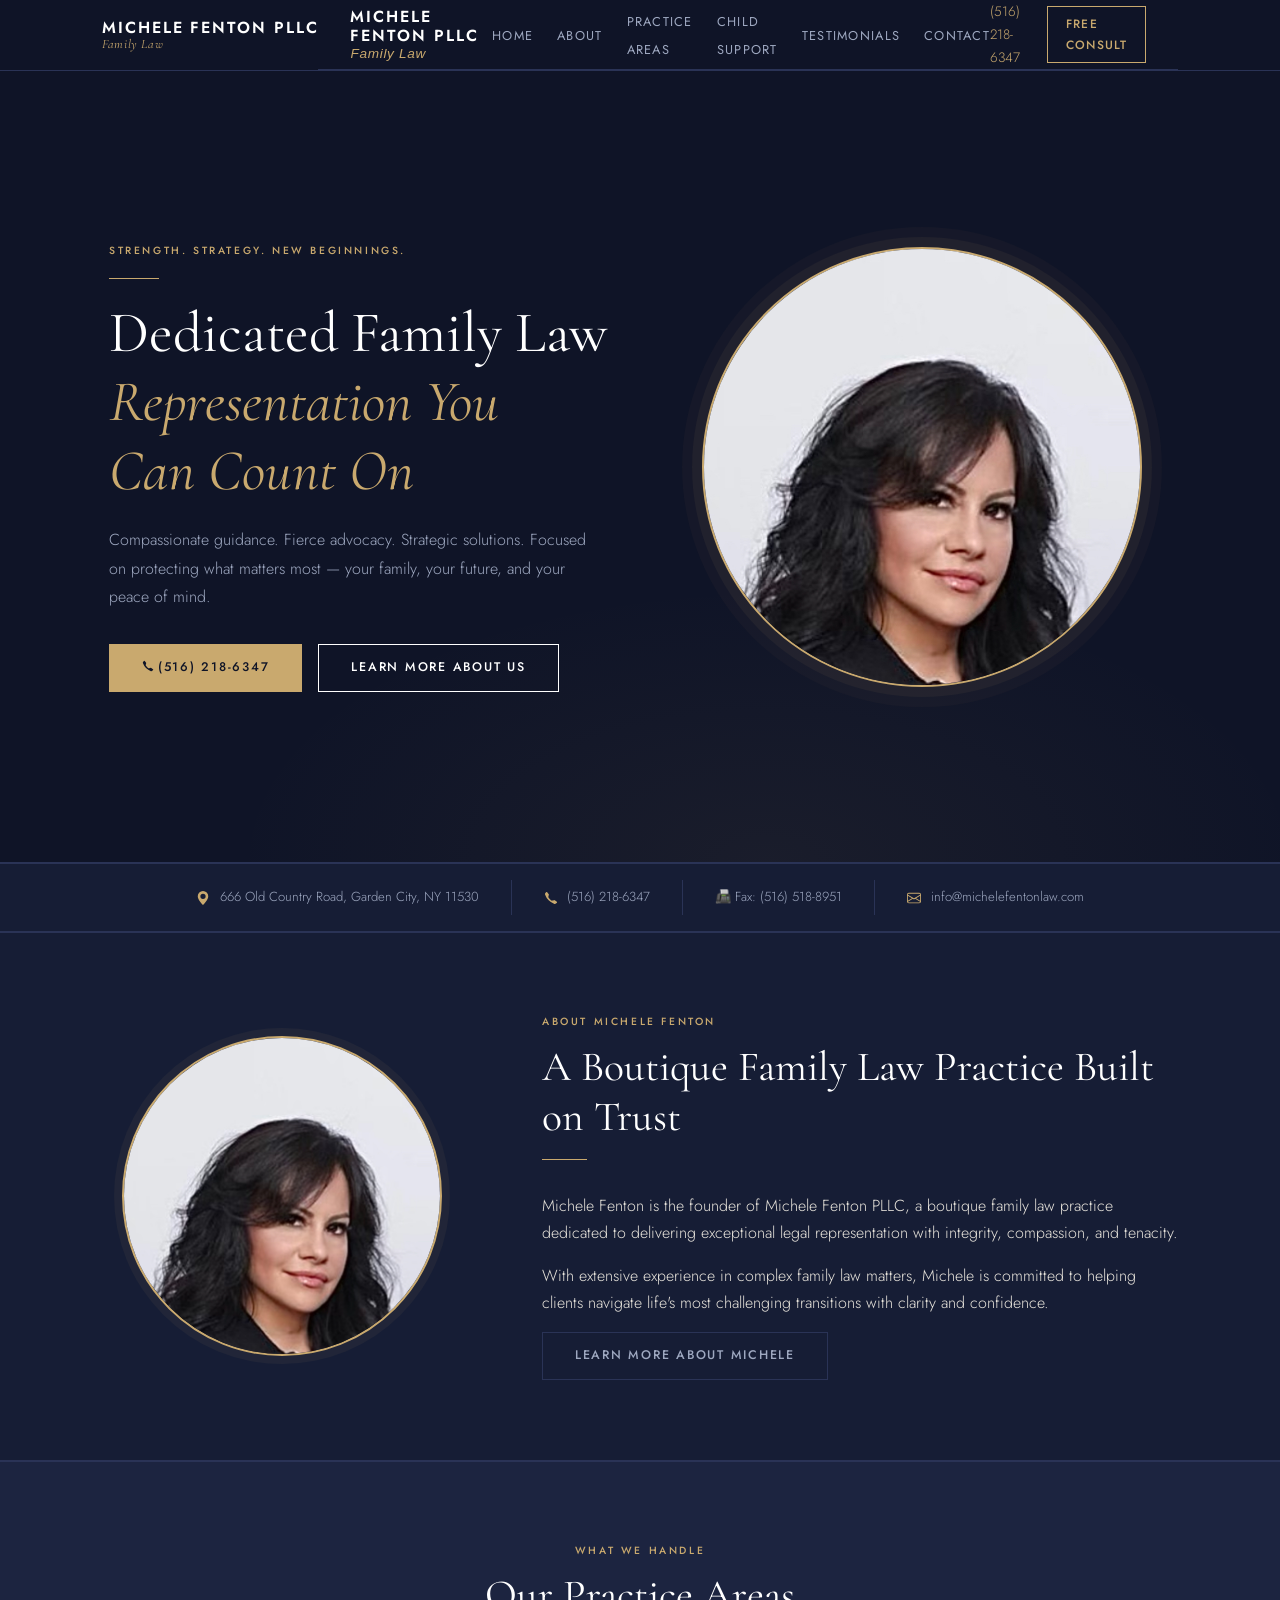
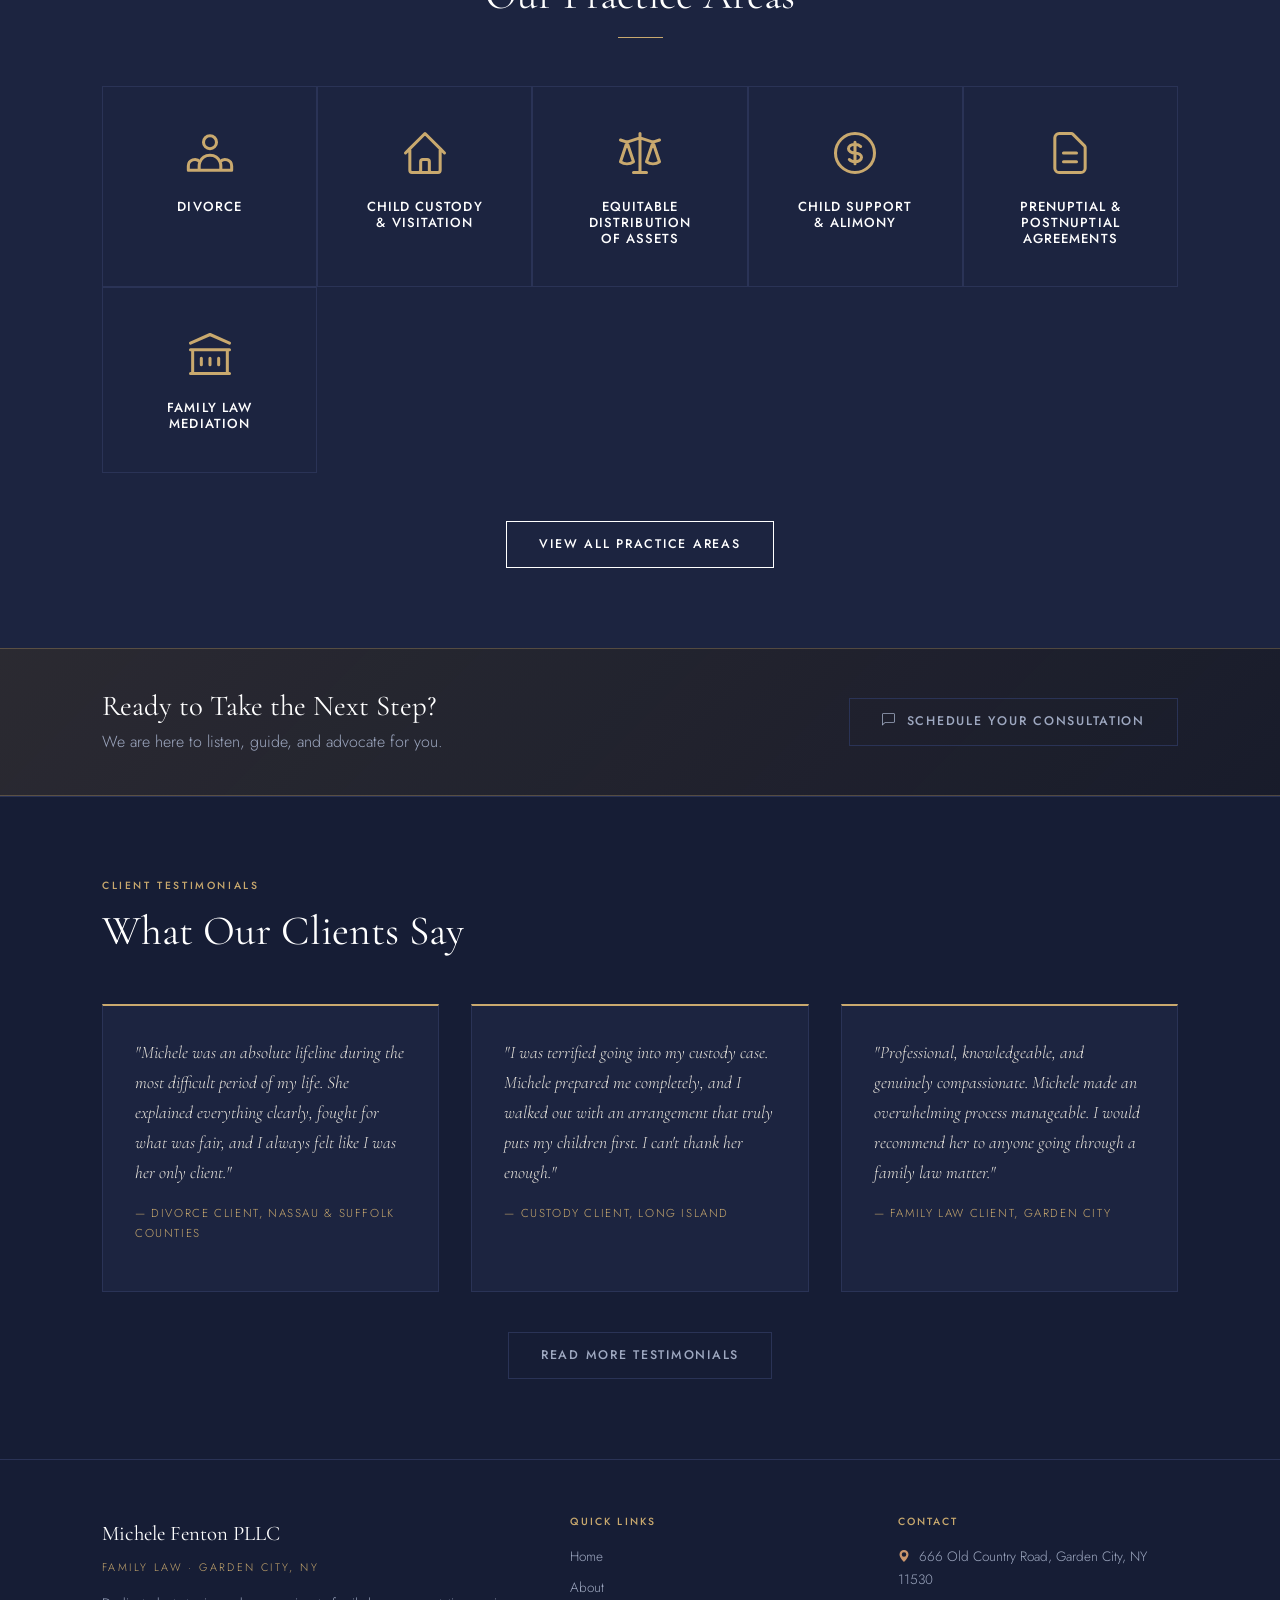
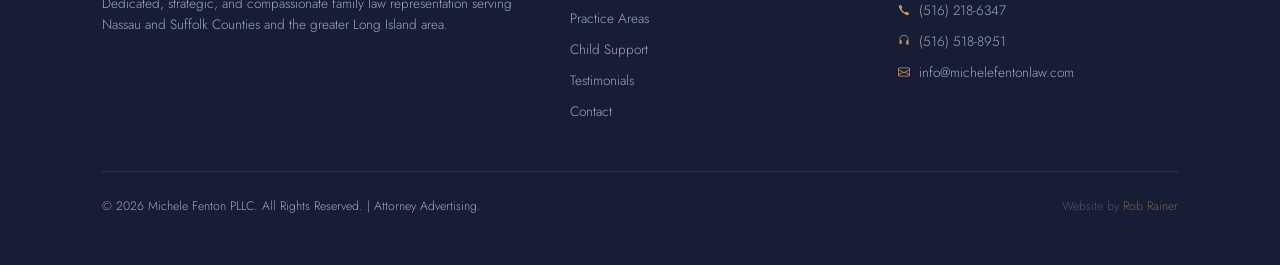
==== commit 55f1d6a3: "New nav, future services section, remove ES button on all pages" ====
--- a/index.html
+++ b/index.html
@@ -6,6 +6,37 @@
   <title>Michele Fenton PLLC – Family Law | Garden City, NY</title>
   <meta name="description" content="Michele Fenton PLLC is a Garden City family law firm serving Nassau and Suffolk Counties and the greater Long Island area. Dedicated, strategic, and compassionate representation in divorce, custody, and more.">
   <link rel="stylesheet" href="css/styles.css?v=4">
+<style id="nav-override">
+nav{position:sticky;top:0;z-index:100;background:#0f1427;border-bottom:1px solid #2a3356;padding:0 2rem;display:flex;align-items:center;justify-content:space-between;height:70px;}
+.nav-brand{text-decoration:none;display:flex;flex-direction:column;line-height:1.2;}
+.nav-brand .firm{font-weight:600;font-size:1rem;letter-spacing:.12em;color:#fff;text-transform:uppercase;}
+.nav-brand .tagline{font-style:italic;color:#c9a96e;font-size:.85rem;letter-spacing:.05em;}
+.nav-links{display:flex;align-items:center;gap:1.5rem;list-style:none;margin:0;padding:0;}
+.nav-links a{text-decoration:none;color:#9ea8c0;font-size:.8rem;letter-spacing:.1em;text-transform:uppercase;font-weight:400;transition:color .2s;}
+.nav-links a:hover{color:#c9a96e;}
+.nav-cta{background:transparent;border:1px solid #c9a96e;color:#c9a96e;padding:.45rem 1.1rem;font-size:.75rem;letter-spacing:.1em;text-transform:uppercase;text-decoration:none;transition:all .2s;font-weight:500;}
+.nav-cta:hover{background:#c9a96e;color:#0f1427;}
+.nav-phone{color:#c9a96e;font-size:.85rem;}
+.nav-phone a{color:inherit;text-decoration:none;}
+@media(max-width:820px){.nav-links{display:none;}}
+</style>
+<style id="future-css">
+.future-section{max-width:1100px;margin:0 auto;padding:3rem 2rem;border-top:1px solid #2a3356;}
+.future-label{font-size:.65rem;letter-spacing:.2em;text-transform:uppercase;color:#c9a96e;font-weight:500;margin-bottom:.75rem;text-align:center;}
+.future-section h2{font-size:2.2rem;color:#fff;text-align:center;margin-bottom:.6rem;font-weight:400;}
+.future-section>p{color:#9ea8c0;font-size:.9rem;text-align:center;max-width:580px;margin:0 auto 2.5rem;}
+.future-grid{display:grid;grid-template-columns:repeat(3,1fr);gap:1rem;}
+.future-card{background:#161d35;border:1px solid #2a3356;padding:1.5rem;position:relative;overflow:hidden;}
+.future-card::before{content:"Coming Soon";position:absolute;top:.6rem;right:-2rem;background:rgba(201,169,110,.15);color:#c9a96e;font-size:.6rem;letter-spacing:.1em;text-transform:uppercase;padding:.25rem 2.5rem;transform:rotate(35deg);border:1px solid rgba(201,169,110,.2);}
+.future-icon{width:40px;height:40px;background:rgba(201,169,110,.1);display:flex;align-items:center;justify-content:center;margin-bottom:1rem;}
+.future-icon svg{width:20px;height:20px;stroke:#c9a96e;}
+.future-card h4{font-size:.85rem;font-weight:500;color:#fff;letter-spacing:.06em;text-transform:uppercase;margin-bottom:.5rem;}
+.future-card p{font-size:.8rem;color:#9ea8c0;line-height:1.6;margin:0;}
+.interest-btn{display:inline-block;margin-top:1rem;font-size:.7rem;letter-spacing:.1em;text-transform:uppercase;color:#c9a96e;border:1px solid rgba(201,169,110,.3);padding:.3rem .75rem;cursor:pointer;transition:all .2s;background:transparent;}
+.interest-btn:hover{background:rgba(201,169,110,.1);}
+@media(max-width:820px){.future-grid{grid-template-columns:1fr 1fr;}}
+@media(max-width:540px){.future-grid{grid-template-columns:1fr;}}
+</style>
 </head>
 <body>
 
@@ -17,17 +48,24 @@
       <span>Family Law</span>
     </a>
     <button class="nav-toggle" aria-label="Toggle navigation" aria-expanded="false" onclick="this.setAttribute('aria-expanded',document.getElementById('main-nav').classList.toggle('open'));"><span></span><span></span><span></span></button>
-    <nav class="nav" id="main-nav">
-      <a href="index.html">Home</a>
-      <a href="about.html">About</a>
-      <a href="services.html">Practice Areas</a>
-      <a href="child-support.html">Child Support</a>
-      <a href="testimonials.html">Testimonials</a>
-      <a href="contact.html">Contact</a>
-      <div class="nav-actions">
-        <a href="contact.html" class="button outline-gold">Free Consult</a>
-      </div>
-    </nav>
+    <nav>
+  <a href="index.html" class="nav-brand">
+    <span class="firm">Michele Fenton PLLC</span>
+    <span class="tagline">Family Law</span>
+  </a>
+  <ul class="nav-links">
+    <li><a href="index.html">Home</a></li>
+    <li><a href="about.html">About</a></li>
+    <li><a href="services.html">Practice Areas</a></li>
+    <li><a href="child-support.html">Child Support</a></li>
+    <li><a href="testimonials.html">Testimonials</a></li>
+    <li><a href="contact.html">Contact</a></li>
+  </ul>
+  <div style="display:flex;align-items:center;gap:1rem">
+    <span class="nav-phone"><a href="tel:5162186347">(516) 218-6347</a></span>
+    <a href="contact.html" class="nav-cta">Free Consult</a>
+  </div>
+</nav>
   </div>
 </header>
 
--- a/css/styles.css
+++ b/css/styles.css
@@ -283,12 +283,13 @@
 .about-grid { display: grid; grid-template-columns: 380px 1fr; gap: 5rem; align-items: start; }
 .about-photo-col { position: sticky; top: 5rem; }
 .about-photo-frame { position: relative; margin-bottom: 2rem; }
+.about-photo-frame {
+  border: 2px solid var(--gold);
+  padding: 8px;
+  background: var(--navy2);
+}
 .about-photo-frame::after {
-  content: ''; position: absolute;
-  bottom: -0.85rem; right: -0.85rem;
-  width: 55%; height: 55%;
-  border: 2px solid var(--gold);
-  pointer-events: none; z-index: 0;
+  display: none;
 }
 .about-photo {
   width: 100%; display: block; position: relative; z-index: 1;
@@ -424,7 +425,7 @@
 /* ========================================
    FUTURE SERVICES SECTION
    ======================================== */
-.future-section { max-width: 1100px; margin: 0 auto; padding: 3rem 2rem; border-top: 1px solid var(--border); }
+.future-section { display: none; max-width: 1100px; margin: 0 auto; padding: 3rem 2rem; border-top: 1px solid var(--border); }
 .future-label {
   font-size: 0.65rem; letter-spacing: 0.2em; text-transform: uppercase;
   color: var(--gold); font-weight: 500; margin-bottom: 0.75rem; text-align: center;
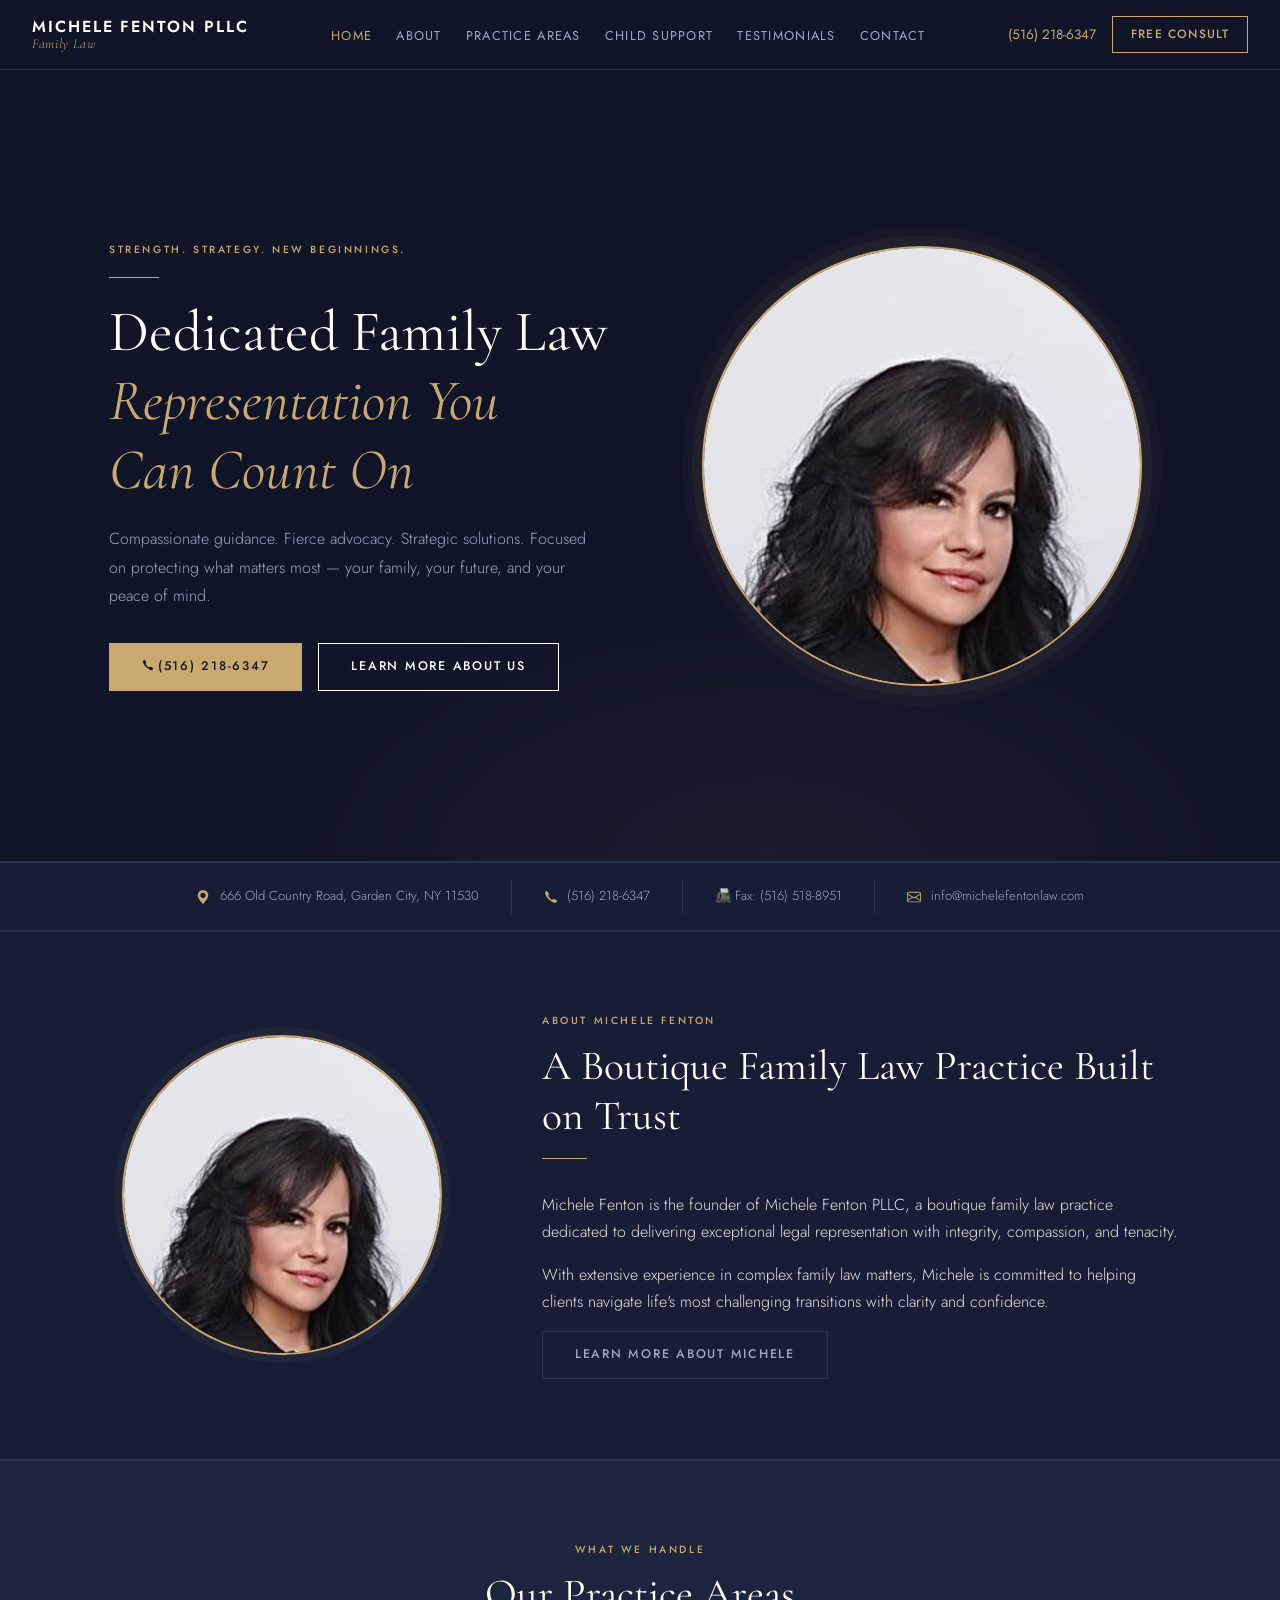
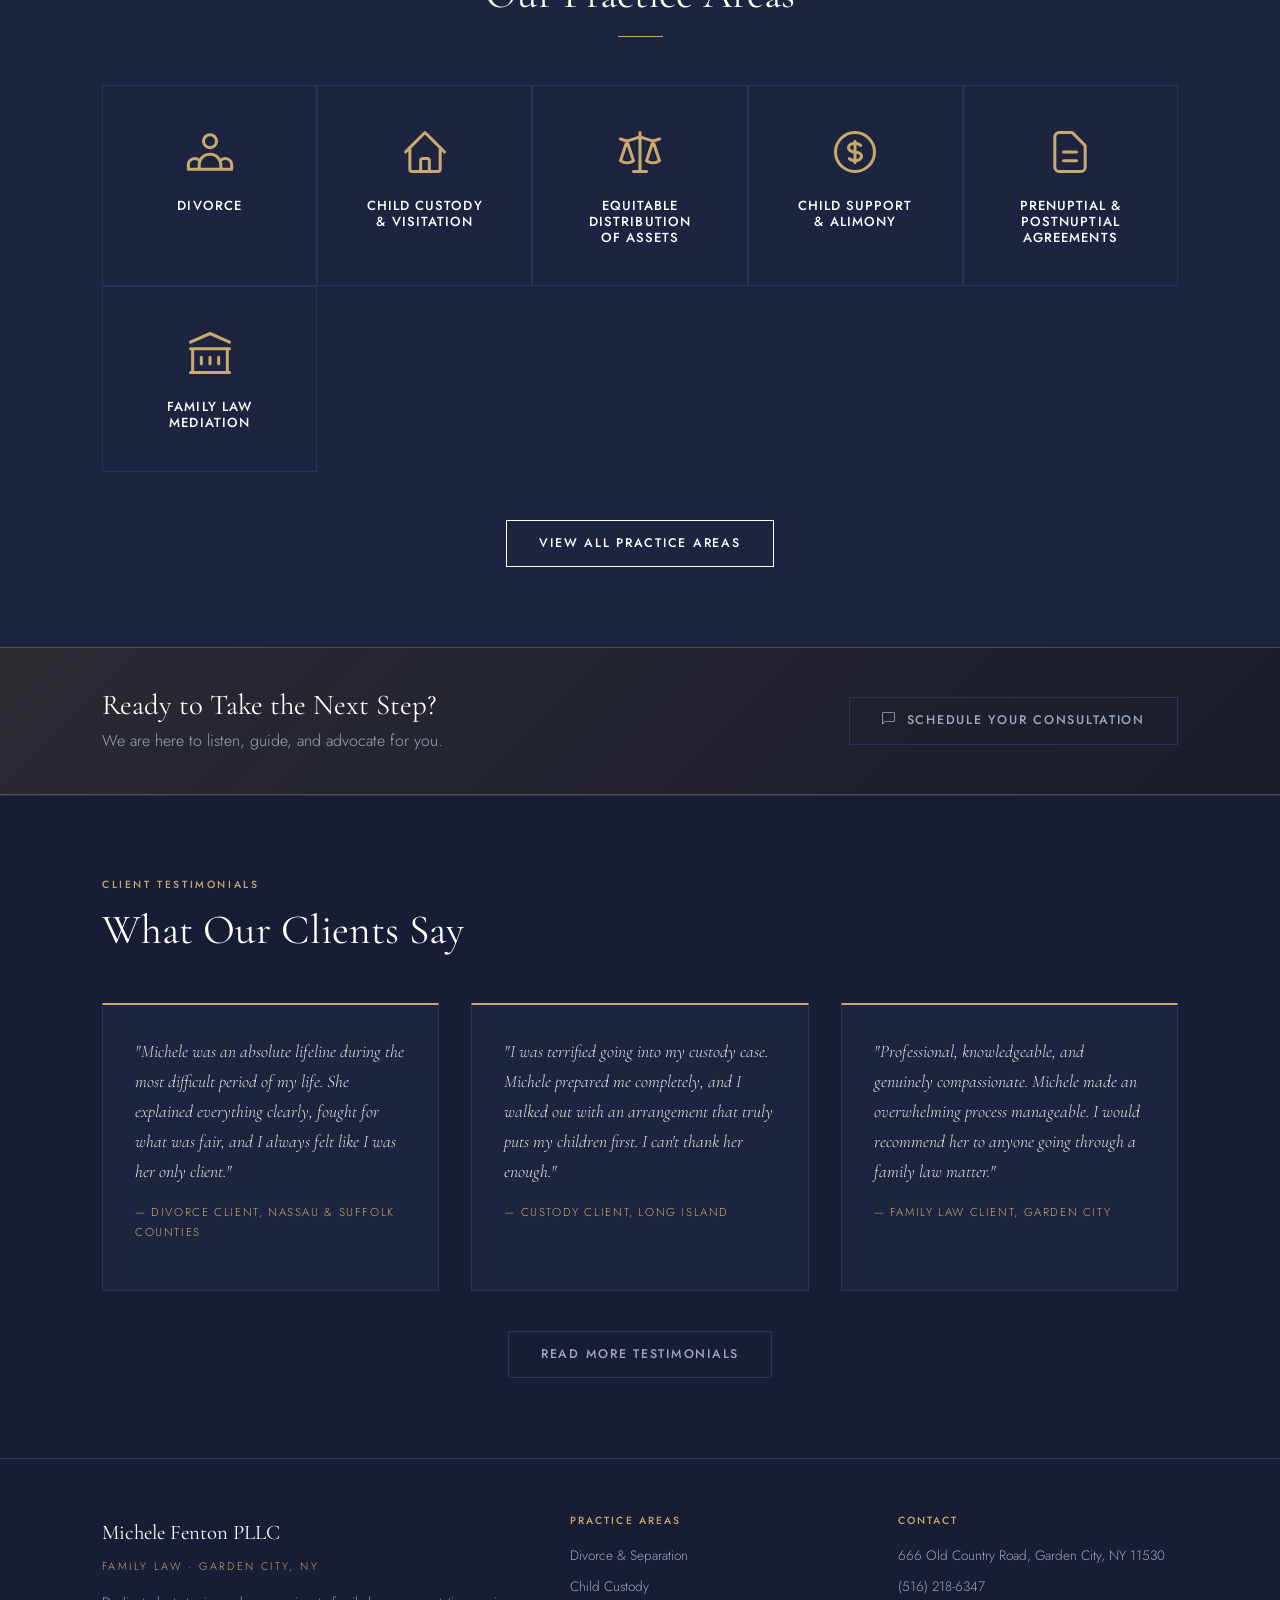
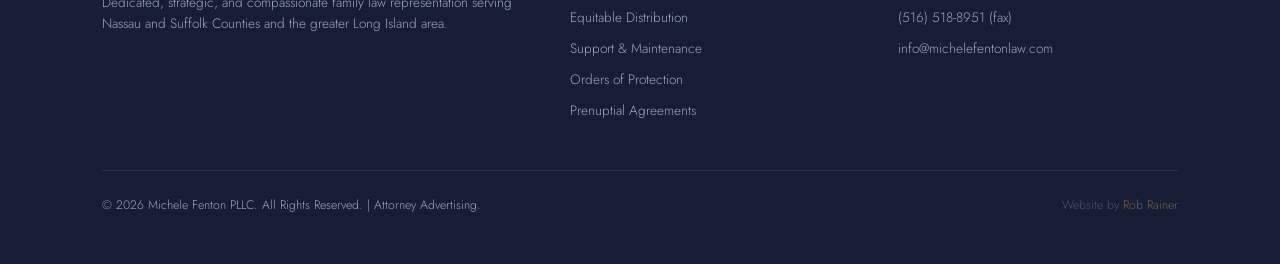
==== commit b213c0f3: "Unify nav and footer across all pages to match child-support.html" ====
--- a/index.html
+++ b/index.html
@@ -6,68 +6,28 @@
   <title>Michele Fenton PLLC – Family Law | Garden City, NY</title>
   <meta name="description" content="Michele Fenton PLLC is a Garden City family law firm serving Nassau and Suffolk Counties and the greater Long Island area. Dedicated, strategic, and compassionate representation in divorce, custody, and more.">
   <link rel="stylesheet" href="css/styles.css?v=4">
-<style id="nav-override">
-nav{position:sticky;top:0;z-index:100;background:#0f1427;border-bottom:1px solid #2a3356;padding:0 2rem;display:flex;align-items:center;justify-content:space-between;height:70px;}
-.nav-brand{text-decoration:none;display:flex;flex-direction:column;line-height:1.2;}
-.nav-brand .firm{font-weight:600;font-size:1rem;letter-spacing:.12em;color:#fff;text-transform:uppercase;}
-.nav-brand .tagline{font-style:italic;color:#c9a96e;font-size:.85rem;letter-spacing:.05em;}
-.nav-links{display:flex;align-items:center;gap:1.5rem;list-style:none;margin:0;padding:0;}
-.nav-links a{text-decoration:none;color:#9ea8c0;font-size:.8rem;letter-spacing:.1em;text-transform:uppercase;font-weight:400;transition:color .2s;}
-.nav-links a:hover{color:#c9a96e;}
-.nav-cta{background:transparent;border:1px solid #c9a96e;color:#c9a96e;padding:.45rem 1.1rem;font-size:.75rem;letter-spacing:.1em;text-transform:uppercase;text-decoration:none;transition:all .2s;font-weight:500;}
-.nav-cta:hover{background:#c9a96e;color:#0f1427;}
-.nav-phone{color:#c9a96e;font-size:.85rem;}
-.nav-phone a{color:inherit;text-decoration:none;}
-@media(max-width:820px){.nav-links{display:none;}}
-</style>
-<style id="future-css">
-.future-section{max-width:1100px;margin:0 auto;padding:3rem 2rem;border-top:1px solid #2a3356;}
-.future-label{font-size:.65rem;letter-spacing:.2em;text-transform:uppercase;color:#c9a96e;font-weight:500;margin-bottom:.75rem;text-align:center;}
-.future-section h2{font-size:2.2rem;color:#fff;text-align:center;margin-bottom:.6rem;font-weight:400;}
-.future-section>p{color:#9ea8c0;font-size:.9rem;text-align:center;max-width:580px;margin:0 auto 2.5rem;}
-.future-grid{display:grid;grid-template-columns:repeat(3,1fr);gap:1rem;}
-.future-card{background:#161d35;border:1px solid #2a3356;padding:1.5rem;position:relative;overflow:hidden;}
-.future-card::before{content:"Coming Soon";position:absolute;top:.6rem;right:-2rem;background:rgba(201,169,110,.15);color:#c9a96e;font-size:.6rem;letter-spacing:.1em;text-transform:uppercase;padding:.25rem 2.5rem;transform:rotate(35deg);border:1px solid rgba(201,169,110,.2);}
-.future-icon{width:40px;height:40px;background:rgba(201,169,110,.1);display:flex;align-items:center;justify-content:center;margin-bottom:1rem;}
-.future-icon svg{width:20px;height:20px;stroke:#c9a96e;}
-.future-card h4{font-size:.85rem;font-weight:500;color:#fff;letter-spacing:.06em;text-transform:uppercase;margin-bottom:.5rem;}
-.future-card p{font-size:.8rem;color:#9ea8c0;line-height:1.6;margin:0;}
-.interest-btn{display:inline-block;margin-top:1rem;font-size:.7rem;letter-spacing:.1em;text-transform:uppercase;color:#c9a96e;border:1px solid rgba(201,169,110,.3);padding:.3rem .75rem;cursor:pointer;transition:all .2s;background:transparent;}
-.interest-btn:hover{background:rgba(201,169,110,.1);}
-@media(max-width:820px){.future-grid{grid-template-columns:1fr 1fr;}}
-@media(max-width:540px){.future-grid{grid-template-columns:1fr;}}
-</style>
 </head>
 <body>
 
 <!-- HEADER -->
-<header class="site-header">
-  <div class="wrap">
-    <a href="index.html" class="brand">
-      Michele Fenton PLLC
-      <span>Family Law</span>
-    </a>
-    <button class="nav-toggle" aria-label="Toggle navigation" aria-expanded="false" onclick="this.setAttribute('aria-expanded',document.getElementById('main-nav').classList.toggle('open'));"><span></span><span></span><span></span></button>
-    <nav>
+<nav>
   <a href="index.html" class="nav-brand">
     <span class="firm">Michele Fenton PLLC</span>
     <span class="tagline">Family Law</span>
   </a>
   <ul class="nav-links">
-    <li><a href="index.html">Home</a></li>
-    <li><a href="about.html">About</a></li>
-    <li><a href="services.html">Practice Areas</a></li>
-    <li><a href="child-support.html">Child Support</a></li>
-    <li><a href="testimonials.html">Testimonials</a></li>
-    <li><a href="contact.html">Contact</a></li>
+      <li><a href="index.html" class="active">Home</a></li>
+      <li><a href="about.html">About</a></li>
+      <li><a href="services.html">Practice Areas</a></li>
+      <li><a href="child-support.html">Child Support</a></li>
+      <li><a href="testimonials.html">Testimonials</a></li>
+      <li><a href="contact.html">Contact</a></li>
   </ul>
   <div style="display:flex;align-items:center;gap:1rem">
     <span class="nav-phone"><a href="tel:5162186347">(516) 218-6347</a></span>
     <a href="contact.html" class="nav-cta">Free Consult</a>
   </div>
 </nav>
-  </div>
-</header>
 
 <!-- HERO -->
 <section class="hero">
@@ -285,43 +245,34 @@
   <div class="wrap">
     <div class="footer-grid">
       <div>
-        <div class="footer-brand">Michele Fenton PLLC</div>
-        <div class="footer-tagline">Family Law · Garden City, NY</div>
+        <p class="footer-brand">Michele Fenton PLLC</p>
+        <p class="footer-tagline">Family Law · Garden City, NY</p>
         <p class="footer-desc">Dedicated, strategic, and compassionate family law representation serving Nassau and Suffolk Counties and the greater Long Island area.</p>
       </div>
       <div class="footer-col">
-        <h4>Quick Links</h4>
+        <h4>Practice Areas</h4>
         <ul>
-          <li><a href="index.html">Home</a></li>
-          <li><a href="about.html">About</a></li>
-          <li><a href="services.html">Practice Areas</a></li>
-          <li><a href="child-support.html">Child Support</a></li>
-          <li><a href="testimonials.html">Testimonials</a></li>
-          <li><a href="contact.html">Contact</a></li>
+          <li><a href="services.html">Divorce &amp; Separation</a></li>
+          <li><a href="services.html">Child Custody</a></li>
+          <li><a href="services.html">Equitable Distribution</a></li>
+          <li><a href="services.html">Support &amp; Maintenance</a></li>
+          <li><a href="services.html">Orders of Protection</a></li>
+          <li><a href="services.html">Prenuptial Agreements</a></li>
         </ul>
       </div>
-            <div class="footer-col">
+      <div class="footer-col">
         <h4>Contact</h4>
         <ul>
-          <li>
-            <svg xmlns="http://www.w3.org/2000/svg" width="12" height="12" fill="currentColor" viewBox="0 0 16 16" style="margin-right:5px;vertical-align:-1px;color:#c9956c"><path d="M8 16s6-5.686 6-10A6 6 0 0 0 2 6c0 4.314 6 10 6 10m0-7a3 3 0 1 1 0-6 3 3 0 0 1 0 6"/></svg>
-            666 Old Country Road, Garden City, NY 11530
-          </li>
-          <li><a href="tel:5162186347">
-            <svg xmlns="http://www.w3.org/2000/svg" width="12" height="12" fill="currentColor" viewBox="0 0 16 16" style="margin-right:5px;vertical-align:-1px;color:#c9956c"><path d="M3.654 1.328a.678.678 0 0 0-1.015-.063L1.605 2.3c-.483.484-.661 1.169-.45 1.77a17.6 17.6 0 0 0 4.168 6.608 17.6 17.6 0 0 0 6.608 4.168c.601.211 1.286.033 1.77-.45l1.034-1.034a.678.678 0 0 0-.063-1.015l-2.307-1.794a.68.68 0 0 0-.58-.122l-2.19.547a1.745 1.745 0 0 1-1.657-.459L5.482 8.062a1.745 1.745 0 0 1-.46-1.657l.548-2.19a.68.68 0 0 0-.122-.58z"/></svg>
-            (516) 218-6347</a></li>
-          <li>
-            <svg xmlns="http://www.w3.org/2000/svg" width="12" height="12" fill="currentColor" viewBox="0 0 16 16" style="margin-right:5px;vertical-align:-1px;color:#c9956c"><path d="M8 1a5 5 0 0 0-5 5v1h1a1 1 0 0 1 1 1v3a1 1 0 0 1-1 1H3a1 1 0 0 1-1-1V6a6 6 0 1 1 12 0v6a1 1 0 0 1-1 1h-1a1 1 0 0 1-1-1V8a1 1 0 0 1 1-1h1V6a5 5 0 0 0-5-5"/></svg>
-            (516) 518-8951</li>
-          <li><a href="mailto:info@michelefentonlaw.com">
-            <svg xmlns="http://www.w3.org/2000/svg" width="12" height="12" fill="currentColor" viewBox="0 0 16 16" style="margin-right:5px;vertical-align:-1px;color:#c9956c"><path d="M0 4a2 2 0 0 1 2-2h12a2 2 0 0 1 2 2v8a2 2 0 0 1-2 2H2a2 2 0 0 1-2-2zm2-1a1 1 0 0 0-1 1v.217l7 4.2 7-4.2V4a1 1 0 0 0-1-1zm13 2.383-4.708 2.825L15 11.105zm-.034 6.876-5.64-3.471L8 9.583l-1.326-.795-5.64 3.47A1 1 0 0 0 2 13h12a1 1 0 0 0 .966-.741M1 11.105l4.708-2.897L1 5.383z"/></svg>
-            info@michelefentonlaw.com</a></li>
+          <li>666 Old Country Road, Garden City, NY 11530</li>
+          <li><a href="tel:5162186347">(516) 218-6347</a></li>
+          <li>(516) 518-8951 (fax)</li>
+          <li><a href="mailto:info@michelefentonlaw.com">info@michelefentonlaw.com</a></li>
         </ul>
       </div>
     </div>
     <div class="footer-bottom">
-      <p>&copy; 2026 Michele Fenton PLLC. All Rights Reserved. | Attorney Advertising.</p>
-      <p class="developer">Website by <a href="https://rainer1370.com" target="_blank">Rob Rainer</a></p>
+      <p>© 2026 Michele Fenton PLLC. All Rights Reserved. | Attorney Advertising.</p>
+      <p class="developer">Website by <a href="https://rainer1370.com">Rob Rainer</a></p>
     </div>
   </div>
 </footer>
--- a/css/styles.css
+++ b/css/styles.css
@@ -54,50 +54,6 @@
 .button.white:hover { background: var(--white); color: var(--navy); }
 .button.outline-gold { border: 1px solid var(--gold); color: var(--gold); background: transparent; padding: 0.45rem 1.1rem; font-size: 0.75rem; letter-spacing: 0.1em; font-weight: 500; }
 .button.outline-gold:hover { background: var(--gold); color: var(--navy); }
-
-/* ========================================
-   HEADER
-   ======================================== */
-.site-header {
-  position: sticky; top: 0; z-index: 100;
-  background: var(--navy);
-  border-bottom: 1px solid var(--border);
-}
-.site-header .wrap {
-  display: flex; align-items: center;
-  justify-content: space-between;
-  height: 70px;
-}
-.brand {
-  font-family: 'Jost', sans-serif;
-  font-size: 1rem; font-weight: 600;
-  letter-spacing: 0.12em; color: var(--white);
-  text-transform: uppercase; line-height: 1.2;
-  display: flex; flex-direction: column;
-  text-decoration: none; flex-shrink: 0;
-}
-.brand span {
-  display: block; font-size: 0.8rem; font-weight: 400;
-  color: var(--gold); letter-spacing: 0.05em;
-  text-transform: none; font-style: italic;
-  font-family: 'Cormorant Garamond', serif;
-}
-.nav {
-  display: flex; align-items: center; gap: 1.5rem;
-}
-.nav a {
-  font-size: 0.78rem; letter-spacing: 0.1em; text-transform: uppercase;
-  color: var(--text-muted); font-weight: 400;
-  transition: color var(--transition);
-}
-.nav a:hover { color: var(--gold); }
-.nav .button { margin-left: 0.5rem; }
-.nav-actions { display: flex; align-items: center; gap: 0.75rem; }
-.nav-toggle {
-  display: none; flex-direction: column; gap: 5px;
-  background: none; border: none; cursor: pointer; padding: 4px;
-}
-.nav-toggle span { display: block; width: 24px; height: 2px; background: var(--white); transition: var(--transition); }
 
 /* ========================================
    HERO
@@ -518,3 +474,47 @@
 @media (max-width: 540px) {
   .future-grid { grid-template-columns: 1fr; }
 }
+
+/* ========================================
+   NAV — child-support style (unified)
+   ======================================== */
+nav {
+  position: sticky; top: 0; z-index: 100;
+  background: var(--navy);
+  border-bottom: 1px solid var(--border);
+  padding: 0 2rem;
+  display: flex; align-items: center; justify-content: space-between;
+  height: 70px;
+}
+.nav-brand {
+  text-decoration: none;
+  display: flex; flex-direction: column; line-height: 1.2;
+}
+.nav-brand .firm {
+  font-family: 'Jost', sans-serif; font-weight: 600; font-size: 1rem;
+  letter-spacing: .12em; color: var(--white); text-transform: uppercase;
+}
+.nav-brand .tagline {
+  font-family: 'Cormorant Garamond', serif; font-style: italic;
+  color: var(--gold); font-size: .85rem; letter-spacing: .05em;
+}
+.nav-links { display: flex; align-items: center; gap: 1.5rem; list-style: none; }
+.nav-links a {
+  text-decoration: none; color: var(--text-muted); font-size: .8rem;
+  letter-spacing: .1em; text-transform: uppercase; font-weight: 400;
+  transition: color .2s;
+}
+.nav-links a:hover, .nav-links a.active { color: var(--gold); }
+.nav-cta {
+  background: transparent; border: 1px solid var(--gold);
+  color: var(--gold); padding: .45rem 1.1rem; font-size: .75rem;
+  letter-spacing: .1em; text-transform: uppercase; font-family: 'Jost', sans-serif;
+  text-decoration: none; cursor: pointer; transition: all .2s; font-weight: 500;
+}
+.nav-cta:hover { background: var(--gold); color: var(--navy); }
+.nav-phone { color: var(--gold); font-size: .85rem; font-weight: 400; }
+.nav-phone a { color: inherit; text-decoration: none; }
+@media (max-width: 900px) {
+  .nav-links { display: none; }
+  nav .nav-phone { display: none; }
+}
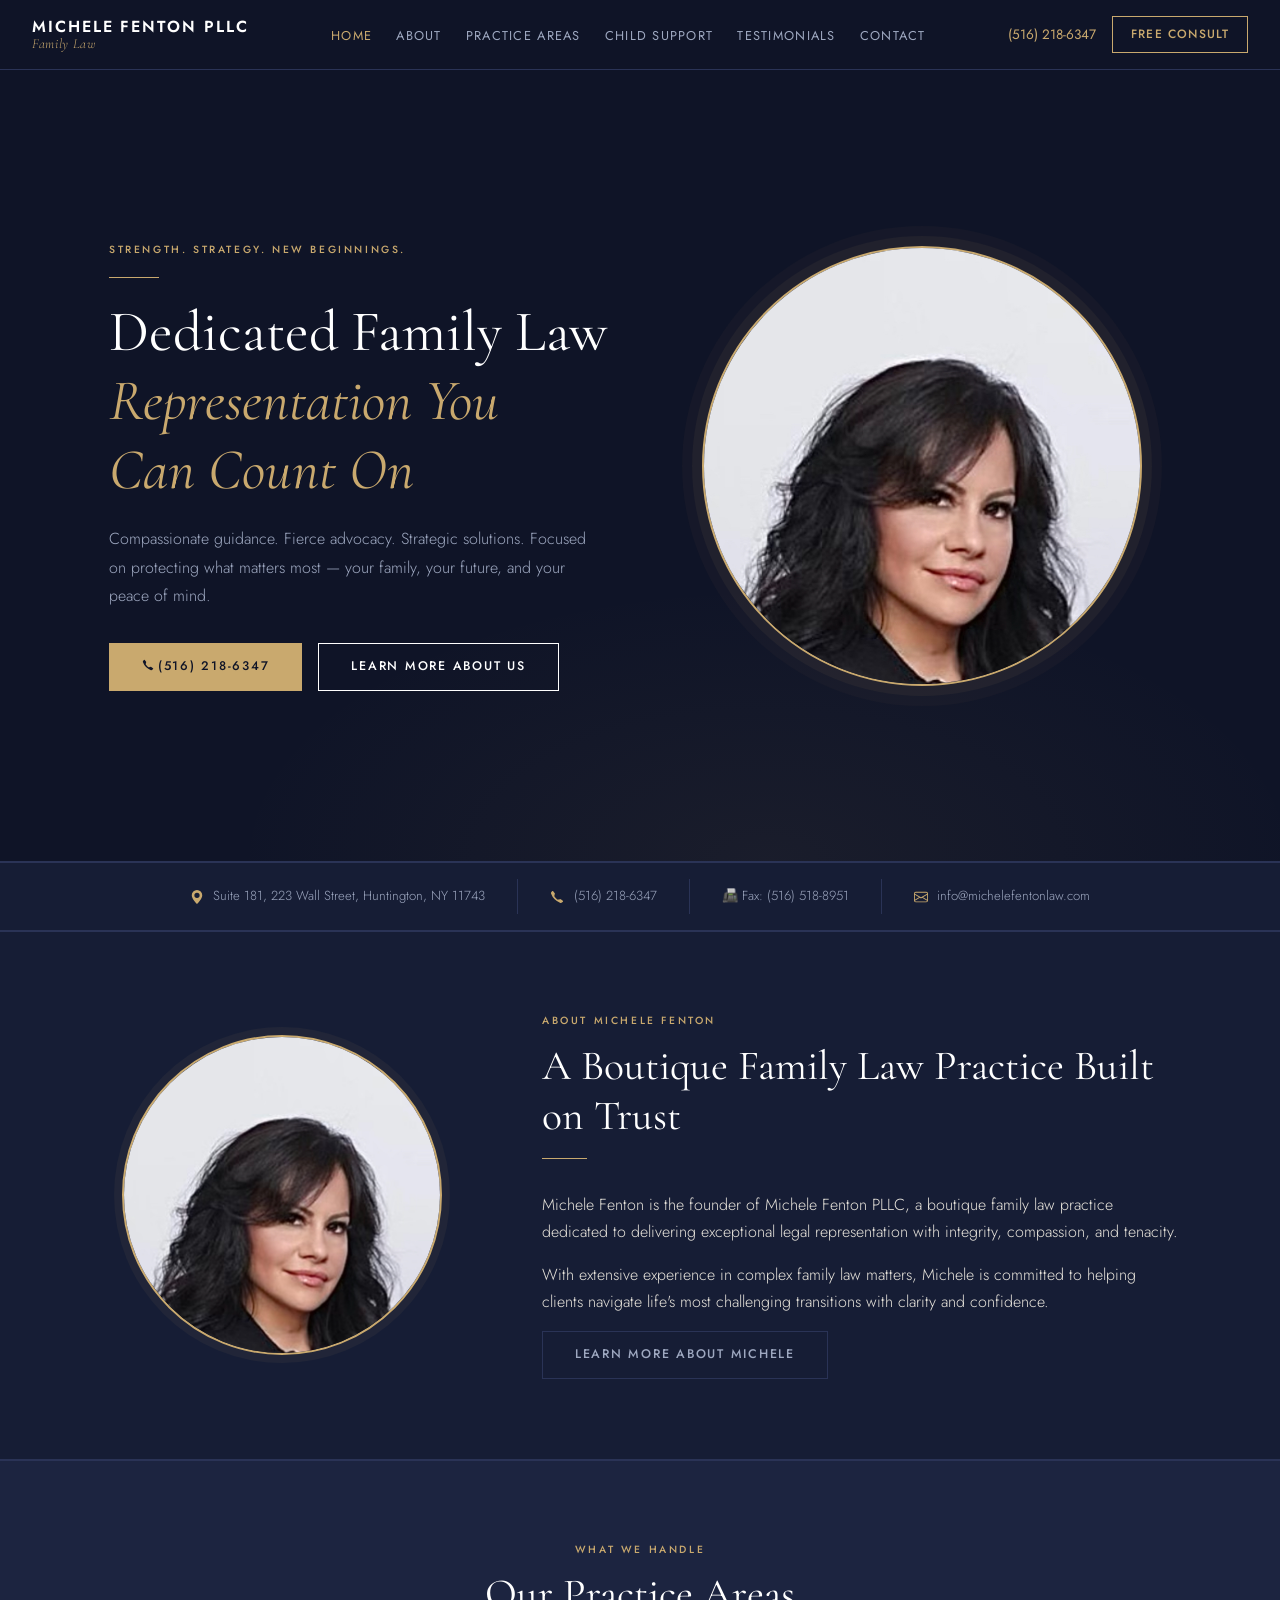
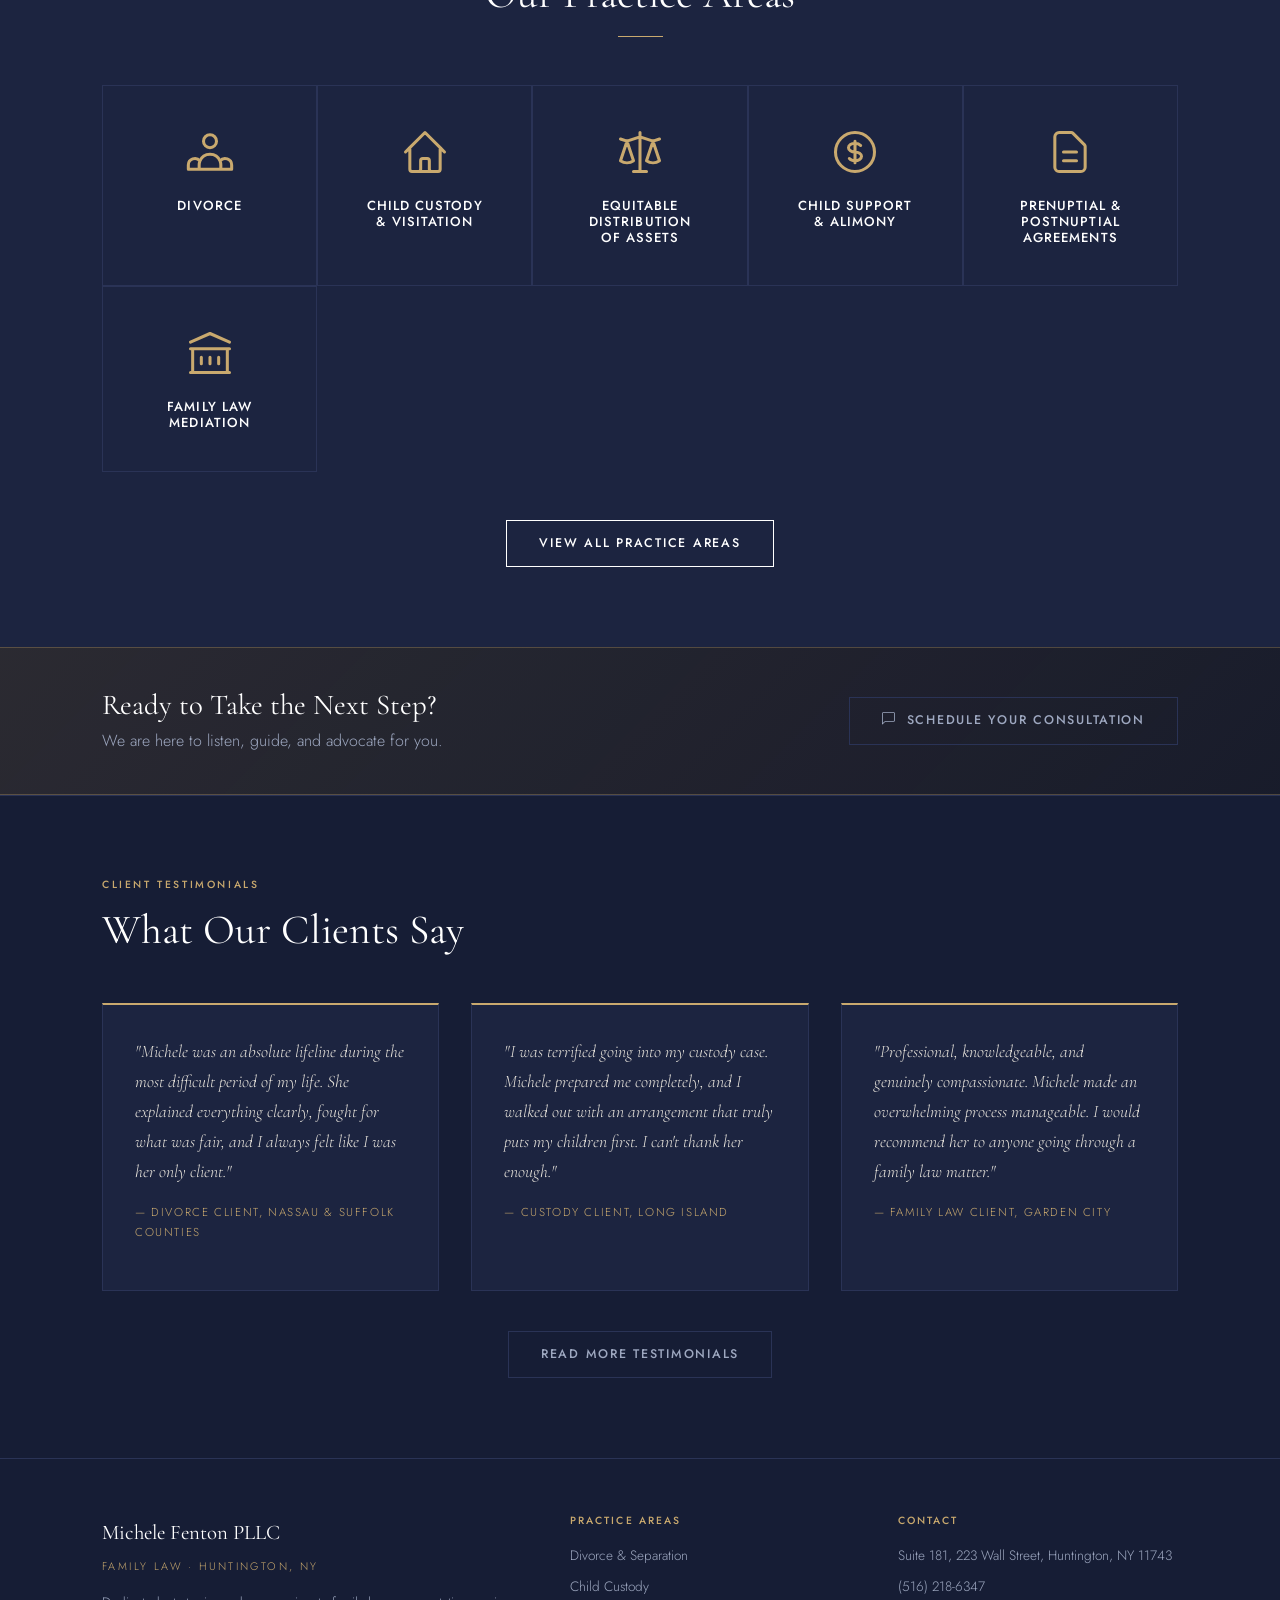
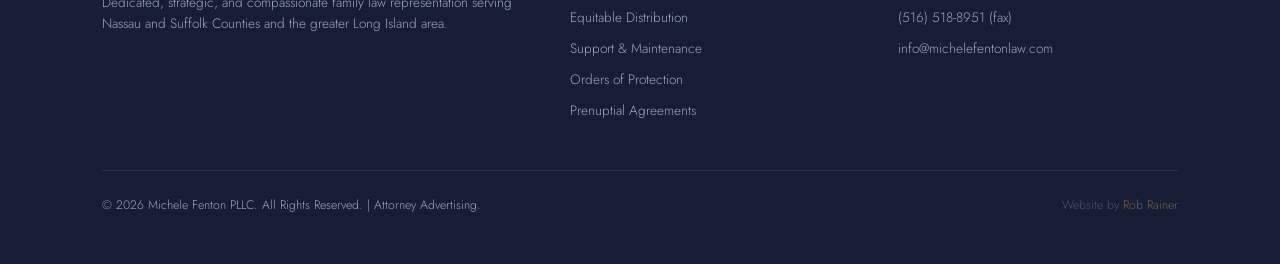
==== commit d50f621b: "Update office address to Suite 181, 223 Wall Street, Huntington NY 11743" ====
--- a/index.html
+++ b/index.html
@@ -4,7 +4,7 @@
   <meta charset="UTF-8">
   <meta name="viewport" content="width=device-width, initial-scale=1.0">
   <title>Michele Fenton PLLC – Family Law | Garden City, NY</title>
-  <meta name="description" content="Michele Fenton PLLC is a Garden City family law firm serving Nassau and Suffolk Counties and the greater Long Island area. Dedicated, strategic, and compassionate representation in divorce, custody, and more.">
+  <meta name="description" content="Michele Fenton PLLC is a Huntington family law firm serving Nassau and Suffolk Counties and the greater Long Island area. Dedicated, strategic, and compassionate representation in divorce, custody, and more.">
   <link rel="stylesheet" href="css/styles.css?v=4">
 </head>
 <body>
@@ -58,7 +58,7 @@
     <div class="info-bar-inner">
       <div class="info-bar-item">
         <svg xmlns="http://www.w3.org/2000/svg" width="14" height="14" fill="currentColor" viewBox="0 0 16 16"><path d="M8 16s6-5.686 6-10A6 6 0 0 0 2 6c0 4.314 6 10 6 10m0-7a3 3 0 1 1 0-6 3 3 0 0 1 0 6"/></svg>
-        666 Old Country Road, Garden City, NY 11530
+        Suite 181, 223 Wall Street, Huntington, NY 11743
       </div>
       <div class="info-bar-item">
         <svg xmlns="http://www.w3.org/2000/svg" width="14" height="14" fill="currentColor" viewBox="0 0 16 16"><path d="M3.654 1.328a.678.678 0 0 0-1.015-.063L1.605 2.3c-.483.484-.661 1.169-.45 1.77a17.6 17.6 0 0 0 4.168 6.608 17.6 17.6 0 0 0 6.608 4.168c.601.211 1.286.033 1.77-.45l1.034-1.034a.678.678 0 0 0-.063-1.015l-2.307-1.794a.68.68 0 0 0-.58-.122l-2.19.547a1.745 1.745 0 0 1-1.657-.459L5.482 8.062a1.745 1.745 0 0 1-.46-1.657l.548-2.19a.68.68 0 0 0-.122-.58z"/></svg>
@@ -246,7 +246,7 @@
     <div class="footer-grid">
       <div>
         <p class="footer-brand">Michele Fenton PLLC</p>
-        <p class="footer-tagline">Family Law · Garden City, NY</p>
+        <p class="footer-tagline">Family Law · Huntington, NY</p>
         <p class="footer-desc">Dedicated, strategic, and compassionate family law representation serving Nassau and Suffolk Counties and the greater Long Island area.</p>
       </div>
       <div class="footer-col">
@@ -263,7 +263,7 @@
       <div class="footer-col">
         <h4>Contact</h4>
         <ul>
-          <li>666 Old Country Road, Garden City, NY 11530</li>
+          <li>Suite 181, 223 Wall Street, Huntington, NY 11743</li>
           <li><a href="tel:5162186347">(516) 218-6347</a></li>
           <li>(516) 518-8951 (fax)</li>
           <li><a href="mailto:info@michelefentonlaw.com">info@michelefentonlaw.com</a></li>
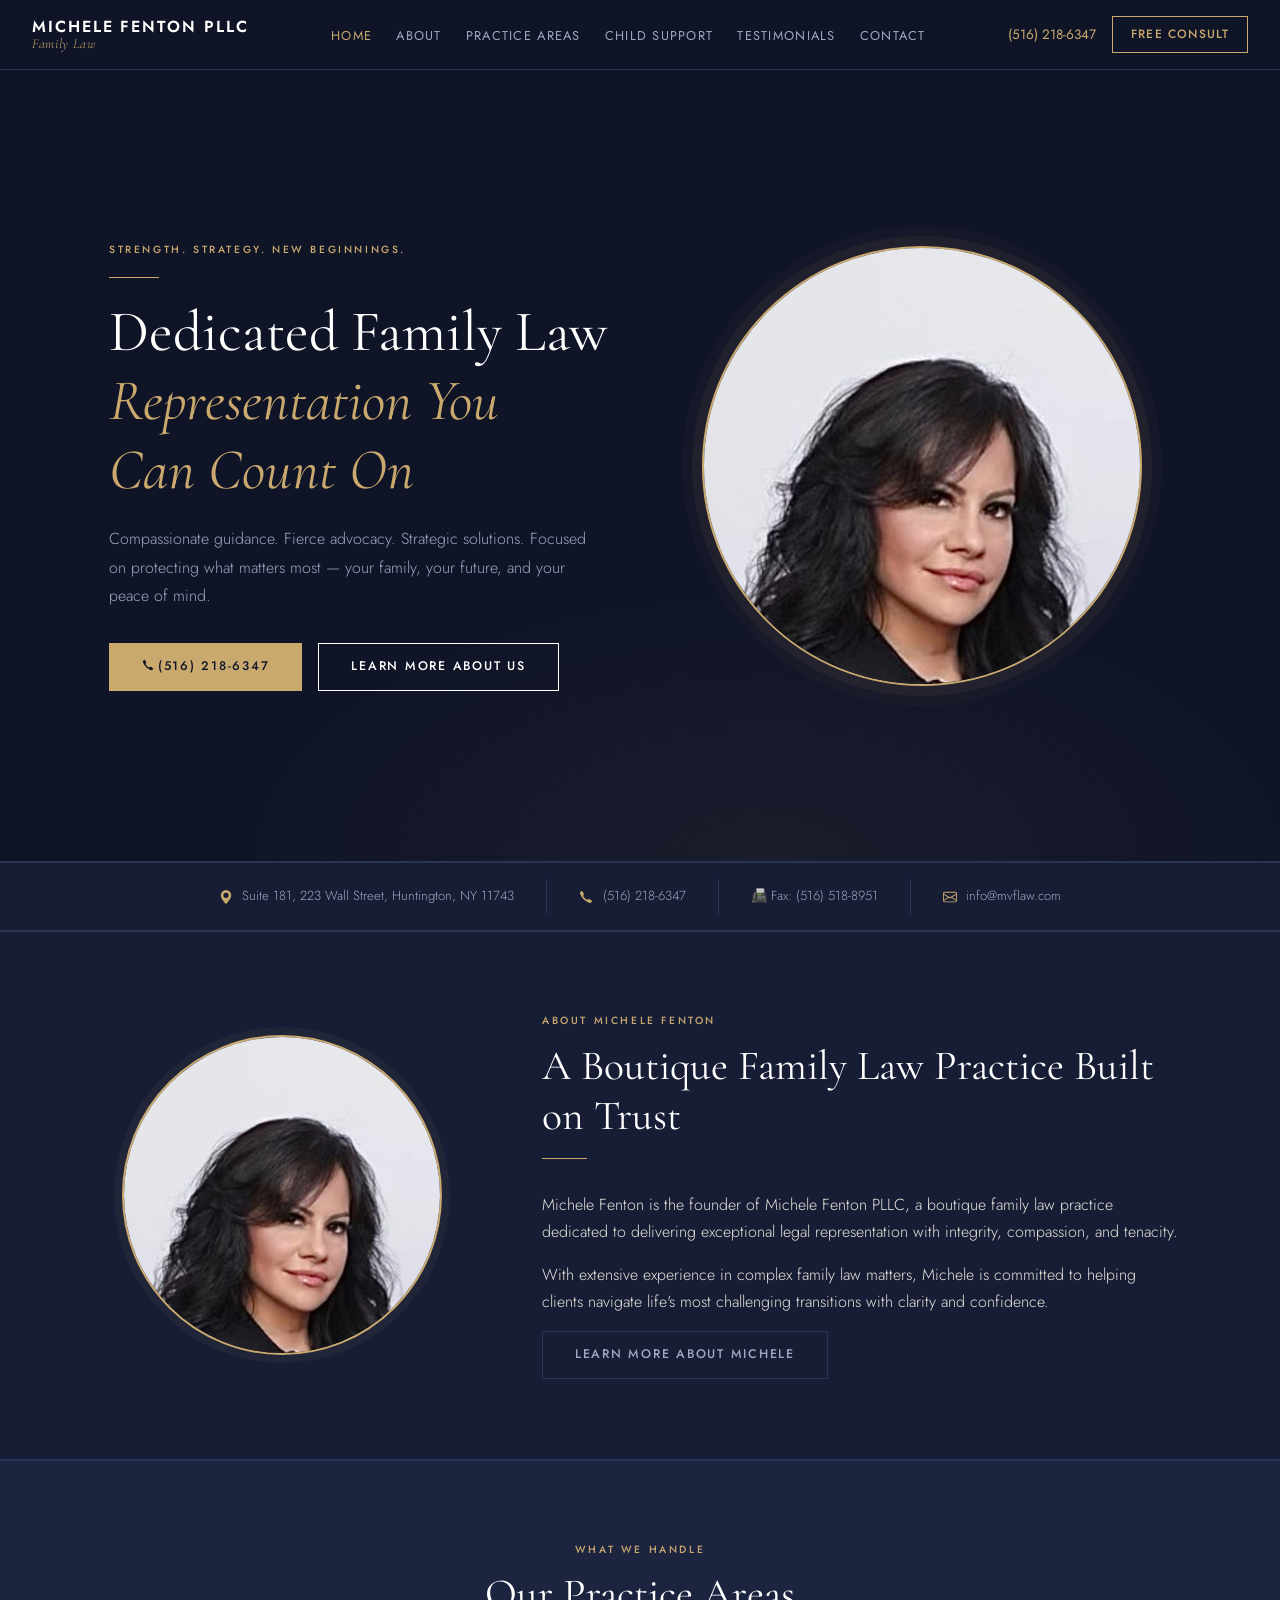
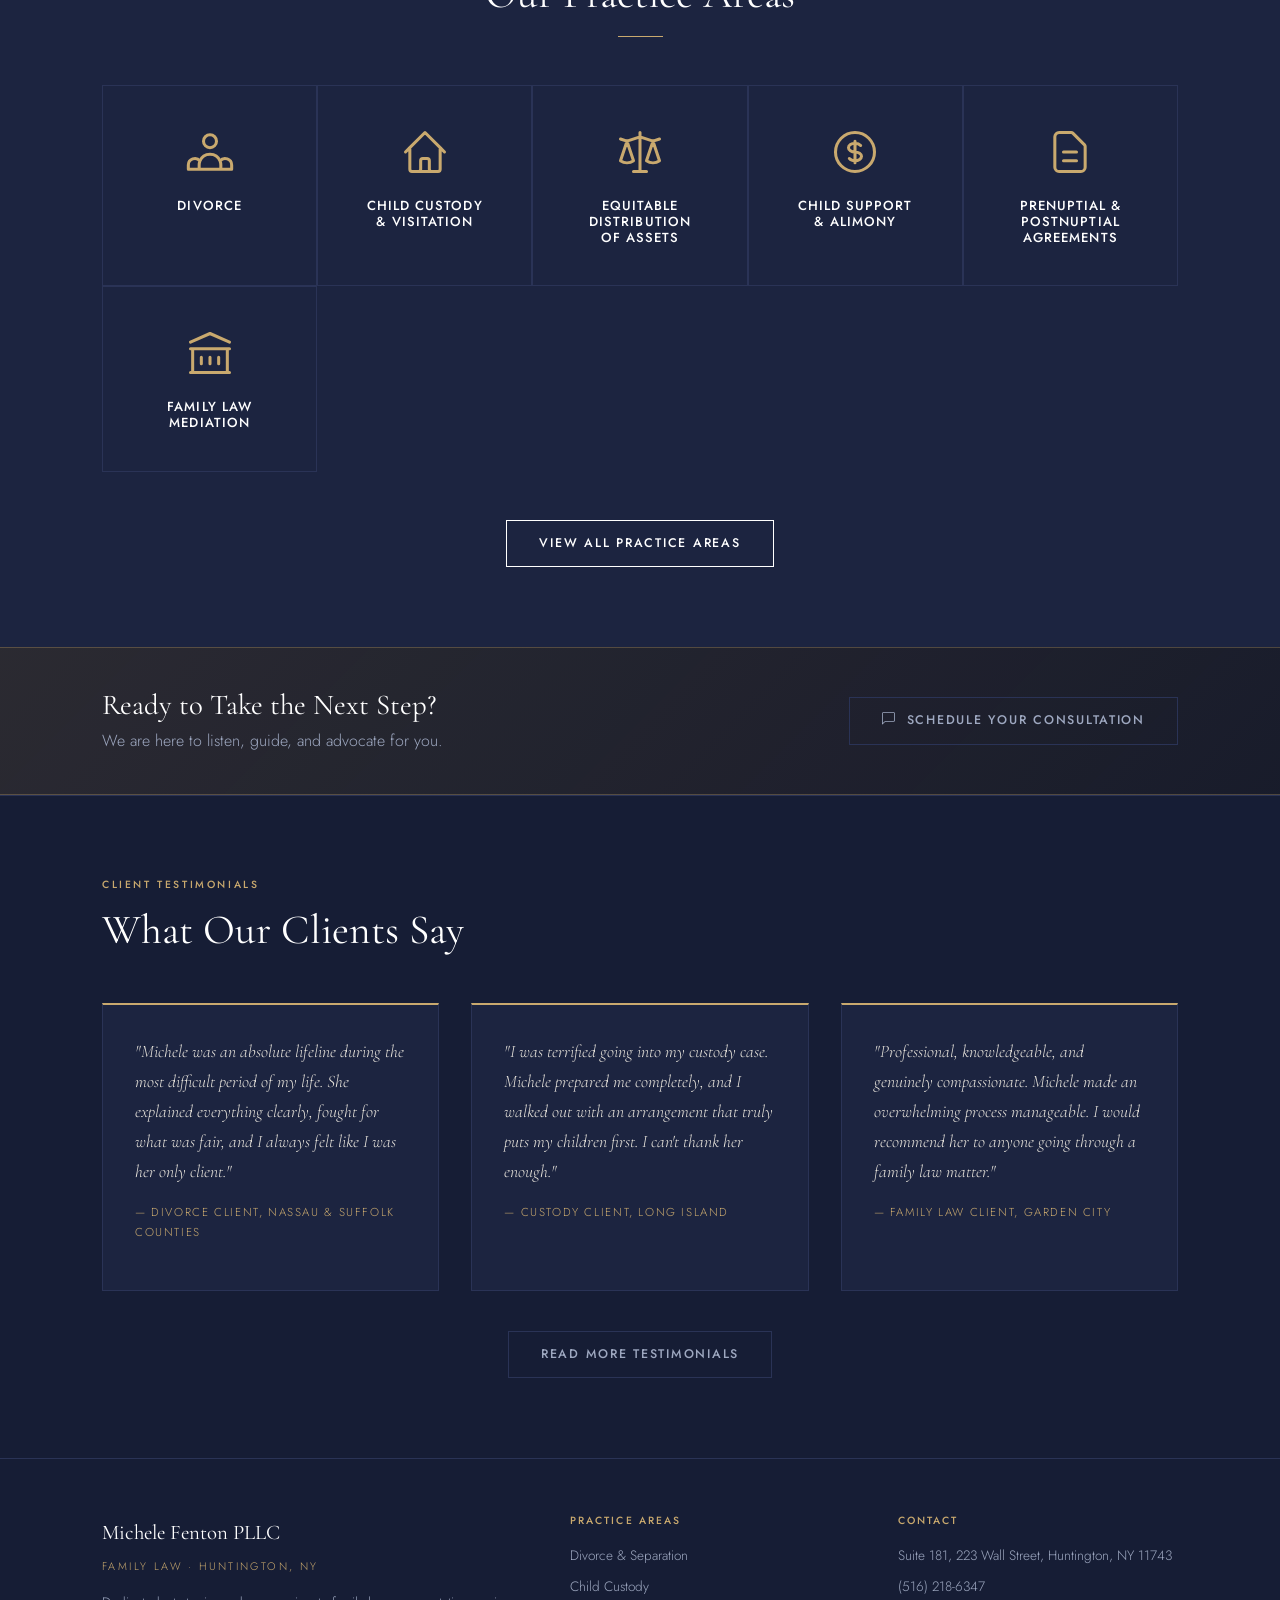
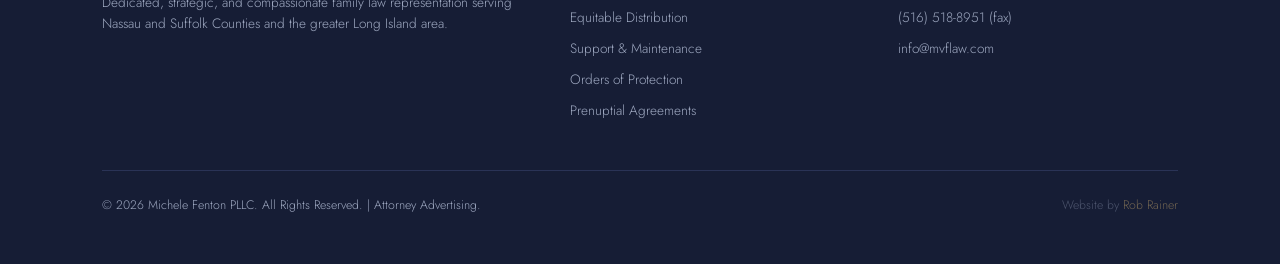
==== commit 0d97dc50: "Update email and display addresses to mvflaw.com" ====
--- a/index.html
+++ b/index.html
@@ -69,7 +69,7 @@
       </div>
       <div class="info-bar-item">
         <svg xmlns="http://www.w3.org/2000/svg" width="14" height="14" fill="currentColor" viewBox="0 0 16 16"><path d="M0 4a2 2 0 0 1 2-2h12a2 2 0 0 1 2 2v8a2 2 0 0 1-2 2H2a2 2 0 0 1-2-2zm2-1a1 1 0 0 0-1 1v.217l7 4.2 7-4.2V4a1 1 0 0 0-1-1zm13 2.383-4.708 2.825L15 11.105zm-.034 6.876-5.64-3.471L8 9.583l-1.326-.795-5.64 3.47A1 1 0 0 0 2 13h12a1 1 0 0 0 .966-.741M1 11.105l4.708-2.897L1 5.383z"/></svg>
-        <a href="mailto:info@michelefentonlaw.com">info@michelefentonlaw.com</a>
+        <a href="mailto:info@mvflaw.com">info@mvflaw.com</a>
       </div>
     </div>
   </div>
@@ -266,7 +266,7 @@
           <li>Suite 181, 223 Wall Street, Huntington, NY 11743</li>
           <li><a href="tel:5162186347">(516) 218-6347</a></li>
           <li>(516) 518-8951 (fax)</li>
-          <li><a href="mailto:info@michelefentonlaw.com">info@michelefentonlaw.com</a></li>
+          <li><a href="mailto:info@mvflaw.com">info@mvflaw.com</a></li>
         </ul>
       </div>
     </div>
